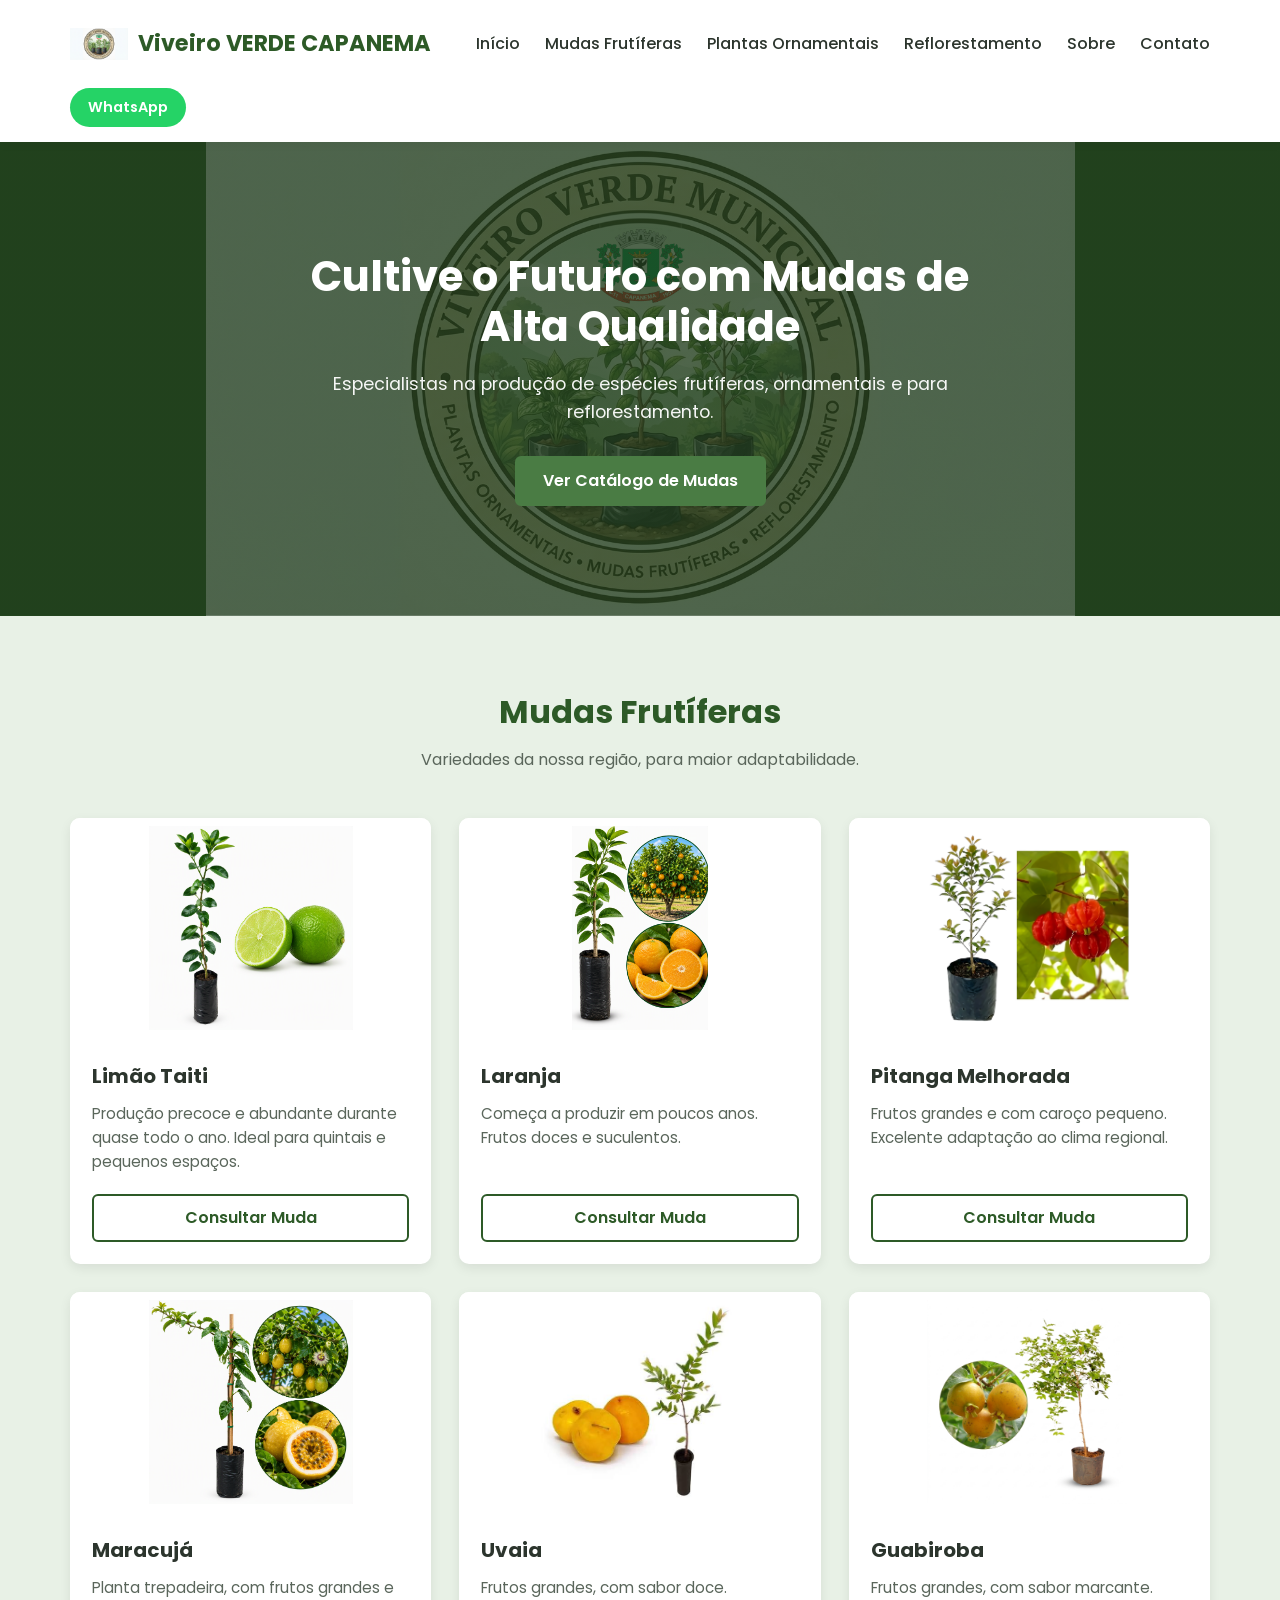
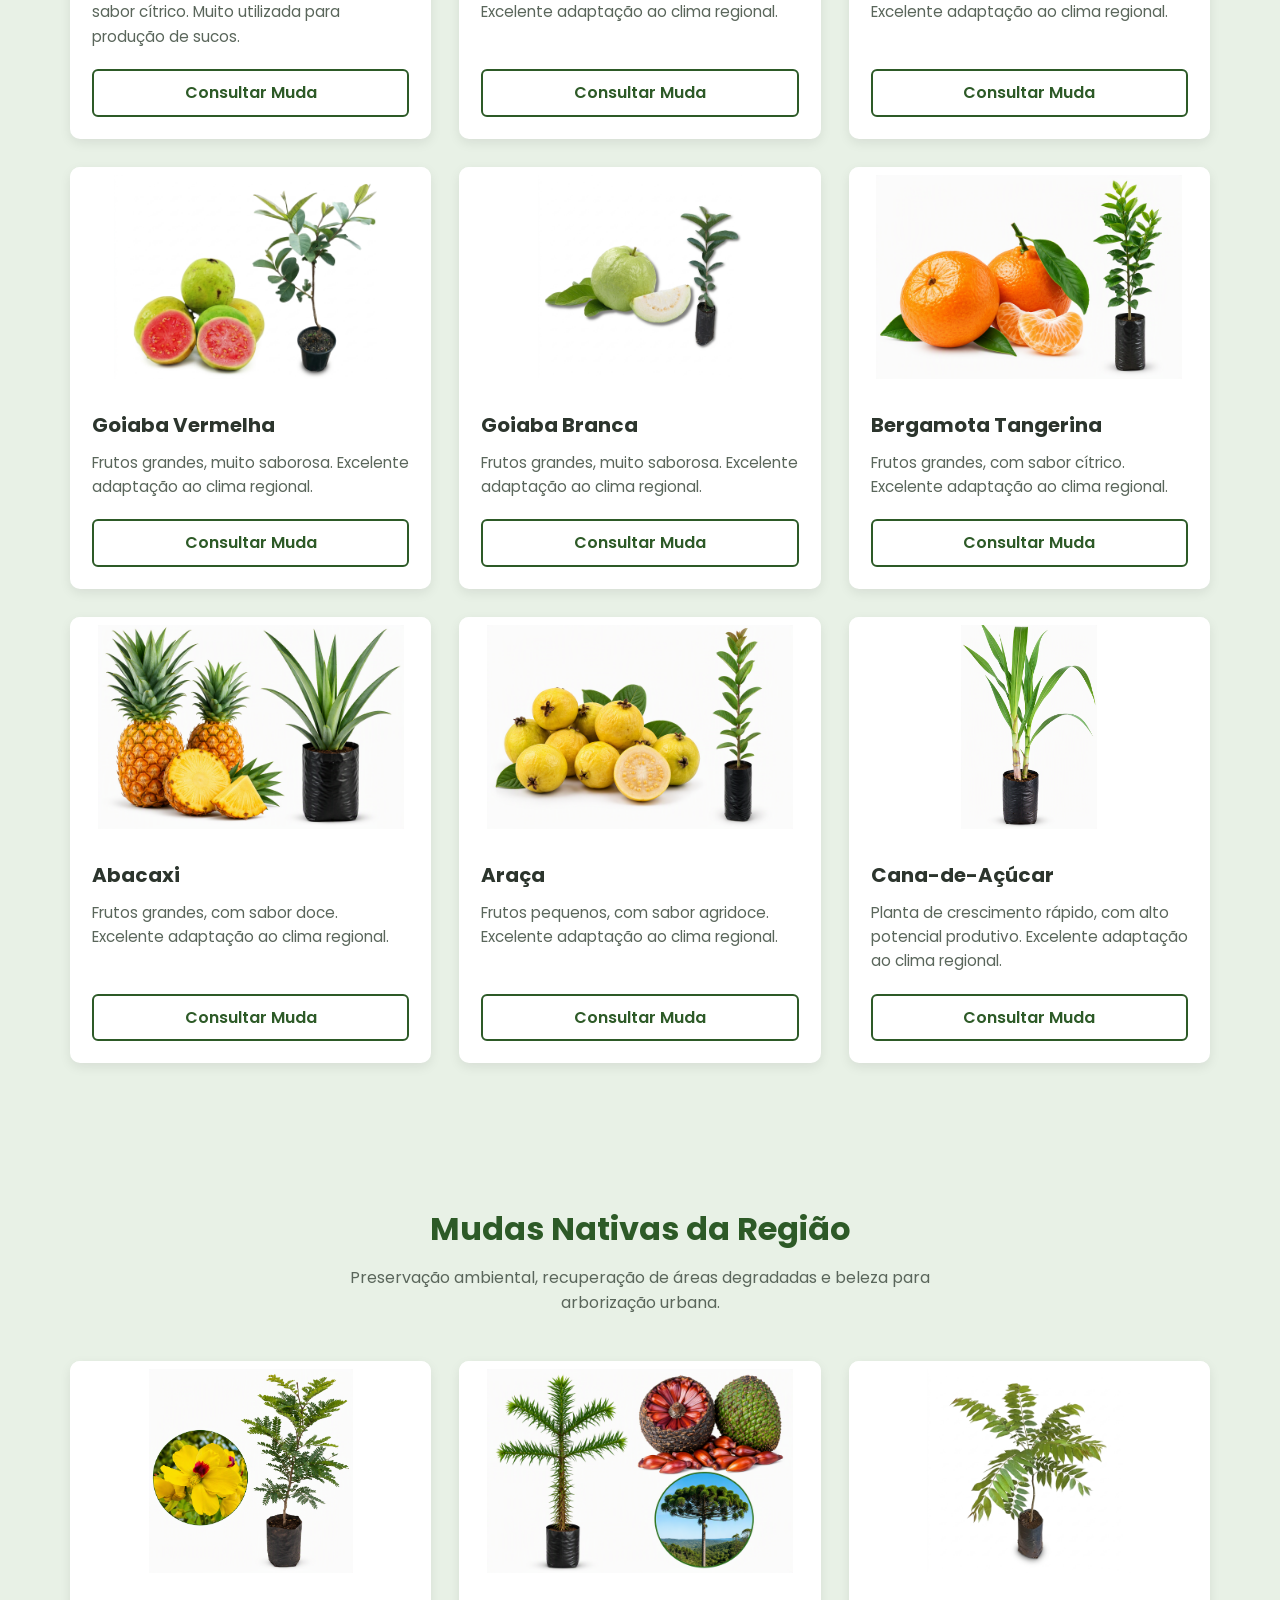
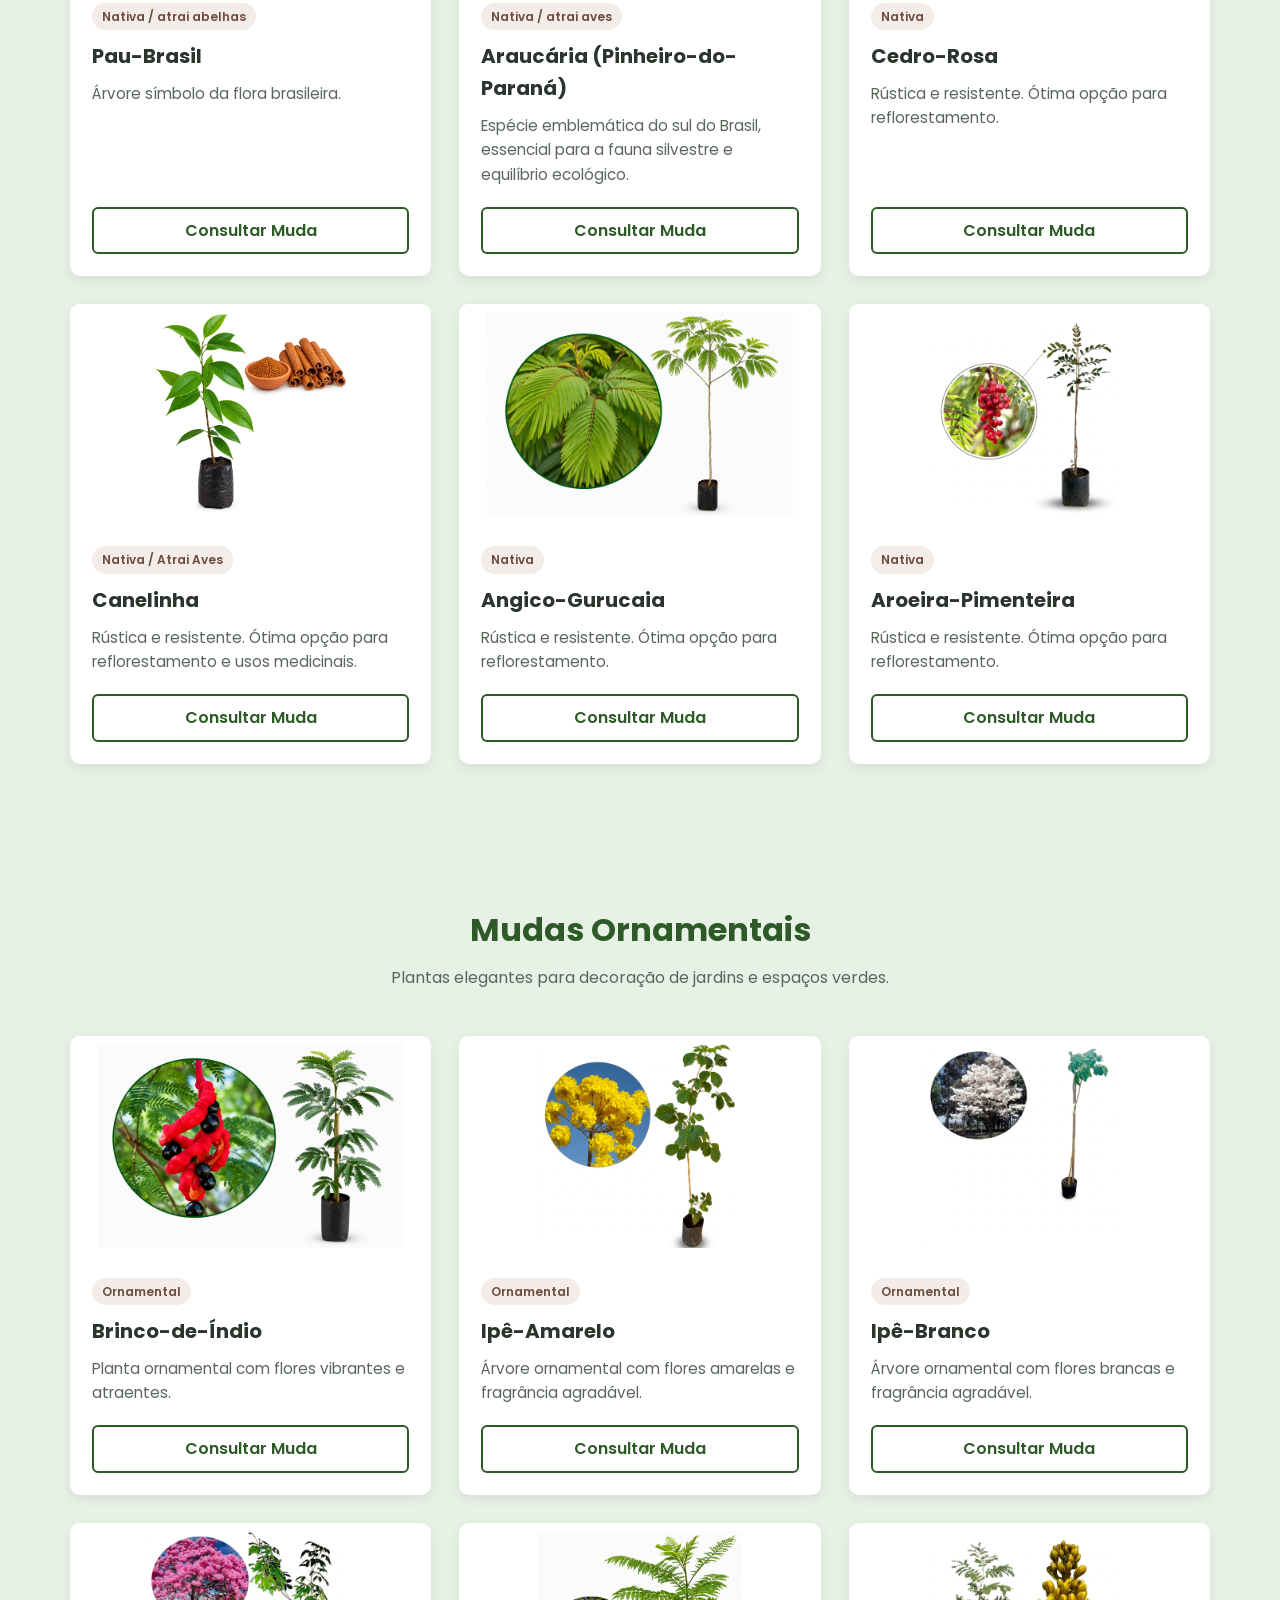
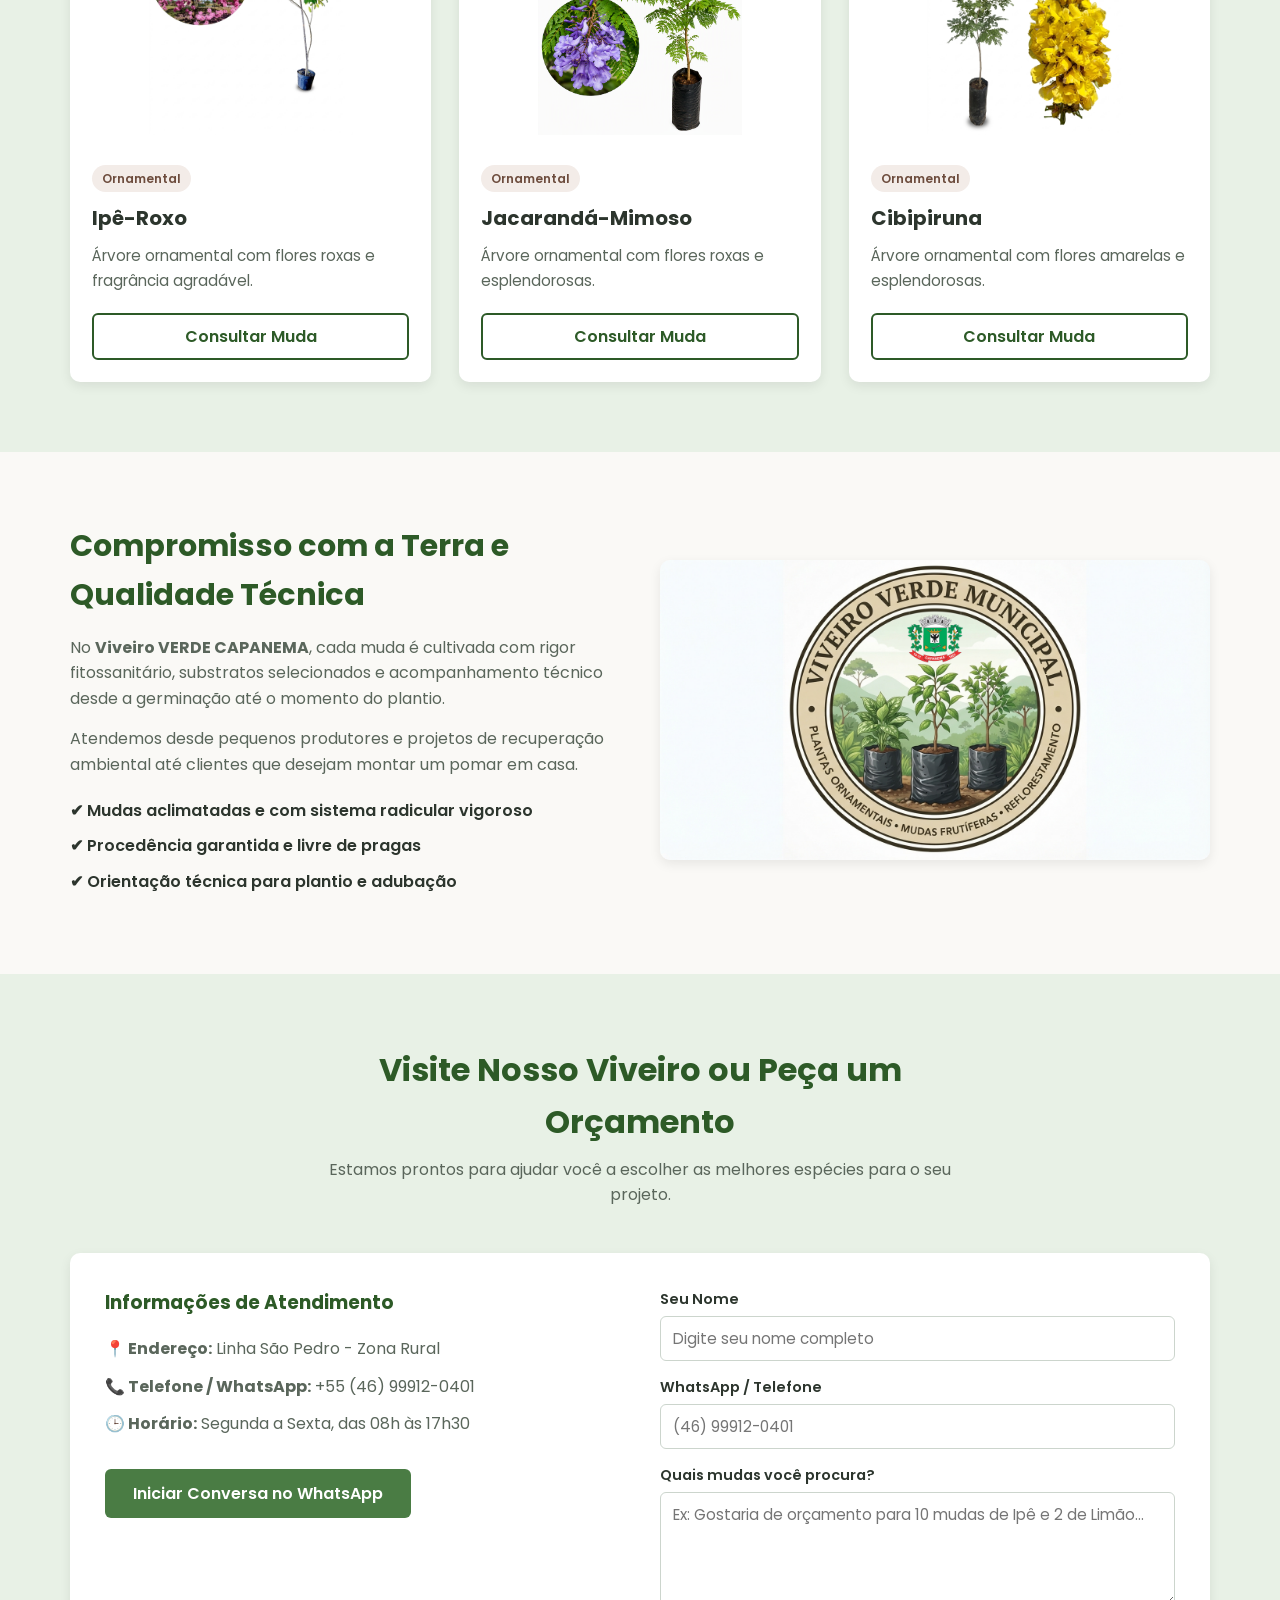
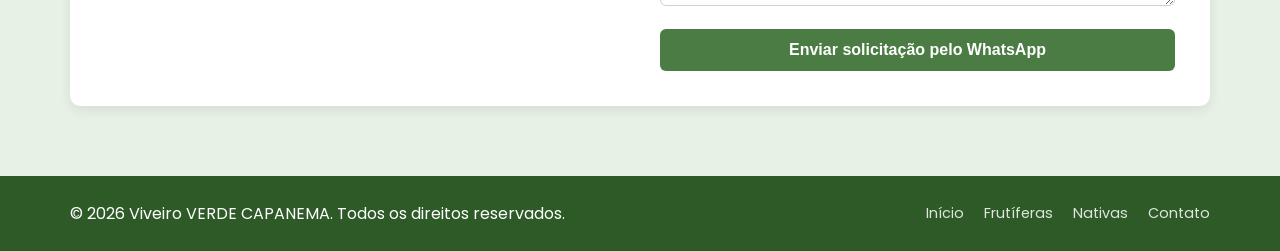
==== index.html @ fb31f622 "teste-12" ====
<!DOCTYPE html>
<html lang="pt-BR">
<head>
    <meta charset="UTF-8">
    <meta name="viewport" content="width=device-width, initial-scale=1.0">
    <title>Viveiro VERDE CAPANEMA - Plantas Ornamentais, Mudas frutíferas e Reflorestamento</title>
    <!-- Importação da fonte Poppins do Google Fonts -->
    <link rel="preconnect" href="https://fonts.googleapis.com">
    <link rel="preconnect" href="https://fonts.gstatic.com" crossorigin>
    <link href="https://fonts.googleapis.com/css2?family=Poppins:wght@300;400;600;700&display=swap" rel="stylesheet">
    <!-- Link para o arquivo CSS externo -->
    <link rel="stylesheet" href="style.css">
    <script>
        if ('scrollRestoration' in history) {
            history.scrollRestoration = 'manual';
        }

        window.addEventListener('pageshow', () => {
            if (!window.location.hash) {
                const html = document.documentElement;
                html.style.scrollBehavior = 'auto';
                window.scrollTo(0, 0);
                requestAnimationFrame(() => {
                    html.style.removeProperty('scroll-behavior');
                });
            }
        }, { once: true });
    </script>
</head>
<body>

    <!-- Cabeçalho (Header) -->
    <header class="header">
        <div class="container header-content">
            <a href="#inicio" class="logo">
                <img src="logo.jpeg/logo-viveiro-verde-municipal.jpeg" alt="Emblema circular do Viveiro Verde Municipal: três mudas em sacos de plantio aparecem diante de uma paisagem verde com árvores e montanhas, sob o brasão de Capanema. O aro traz os dizeres Viveiro Verde Municipal e Plantas Ornamentais • Mudas Frutíferas • Reflorestamento. A composição transmite cuidado com as plantas e esperança de renovação." class="logo-image">
                Viveiro VERDE CAPANEMA
            </a>
            <nav class="nav">
                <ul class="nav-list">
                    <li><a href="#inicio">Início</a></li>
                    <li><a href="#frutiferas">Mudas Frutíferas</a></li>
                    <li><a href="#ornamentais">Plantas Ornamentais</a></li>
                    <li><a href="#nativas">Reflorestamento</a></li>
                    <li><a href="#sobre">Sobre</a></li>
                    <li><a href="#contato">Contato</a></li>
                </ul>
            </nav>
            <a href="https://wa.me/5546999120401?text=Ol%C3%A1!%20Gostaria%20de%20saber%20mais%20sobre%20as%20mudas." target="_blank" rel="noopener noreferrer" class="btn-whatsapp">WhatsApp</a>
        </div>
    </header>

    <!-- Seção Principal (Hero Section) -->
    <section id="inicio" class="hero">
        <div class="container hero-content">
            <h1>Cultive o Futuro com Mudas de Alta Qualidade</h1>
            <p>Especialistas na produção de espécies frutíferas, ornamentais e para reflorestamento.</p>
            <a href="#frutiferas" class="btn-primary">Ver Catálogo de Mudas</a>
        </div>
    </section>

    <!-- Seção de Mudas Frutíferas -->
    <section id="frutiferas" class="section bg-alt">
        <div class="container">
            <div class="section-header">
                <h2>Mudas Frutíferas</h2>
                <p>Variedades da nossa região, para maior adaptabilidade.</p>
            </div>
            
            <div class="grid-cards">
                <!-- Card 1 -->
                <article class="card">
                    <a class="product-image-link" href="plantas.jpg/limao-thaiti.png" target="_blank" rel="noopener noreferrer">
                        <img src="plantas.jpg/limao-thaiti.png" alt="Muda de Limão Taiti">
                    </a>
                    <div class="card-body">
                        <h3>Limão Taiti</h3>
                        <p>Produção precoce e abundante durante quase todo o ano. Ideal para quintais e pequenos espaços.</p>
                        <a href="https://wa.me/5546984013590?text=Tenho%20interesse%20na%20muda%20de%20Lim%C3%A3o%20Taiti" target="_blank" rel="noopener noreferrer" class="btn-card">Consultar Muda</a>
                    </div>
                </article>

                <!-- Card 2 -->
                <article class="card">
                    <a class="product-image-link" href="plantas.jpg/laranja.png" target="_blank" rel="noopener noreferrer">
                        <img src="plantas.jpg/laranja.png" alt="Muda de Laranja">
                    </a>
                    <div class="card-body">
                        <h3>Laranja</h3>
                        <p>Começa a produzir em poucos anos. Frutos doces e suculentos.</p>
                        <a href="https://wa.me/5546999120401?text=Tenho%20interesse%20na%20muda%20de%20Laranja" target="_blank" rel="noopener noreferrer" class="btn-card">Consultar Muda</a>
                    </div>
                </article>

                <!-- Card 3 -->
                <article class="card">
                    <a class="product-image-link" href="plantas.jpg/pitanga-muda-melhorada.jpg" target="_blank" rel="noopener noreferrer">
                        <img src="plantas.jpg/pitanga-muda-melhorada.jpg" alt="Muda de Pitanga Melhorada">
                    </a>
                    <div class="card-body">
                        <h3>Pitanga Melhorada</h3>
                        <p>Frutos grandes e com caroço pequeno. Excelente adaptação ao clima regional.</p>
                        <a href="https://wa.me/5546984013590?text=Tenho%20interesse%20na%20muda%20de%20Pitanga%20Melhorada" target="_blank" rel="noopener noreferrer" class="btn-card">Consultar Muda</a>
                    </div>
                </article>
                 <!-- Card 4 -->
                <article class="card">
                    <a class="product-image-link" href="plantas.jpg/maracuja.png" target="_blank" rel="noopener noreferrer">
                        <img src="plantas.jpg/maracuja.png" alt="Muda de Maracujá">
                    </a>
                    <div class="card-body">
                        <h3>Maracujá</h3>
                        <p>Planta trepadeira, com frutos grandes e sabor cítrico. Muito utilizada para produção de sucos.</p>
                        <a href="https://wa.me/5546984013590?text=Tenho%20interesse%20na%20muda%20de%20Maracuj%C3%A1" target="_blank" rel="noopener noreferrer" class="btn-card">Consultar Muda</a>
                    </div>
                </article>
               <!-- Card 5 -->
                <article class="card">
                    <a class="product-image-link" href="plantas.jpg/Uvaia.jpeg" target="_blank" rel="noopener noreferrer">
                        <img src="plantas.jpg/Uvaia.jpeg" alt="Muda de Uvaia">
                    </a>
                    <div class="card-body">
                        <h3>Uvaia</h3>
                        <p>Frutos grandes, com sabor doce. Excelente adaptação ao clima regional.</p>
                        <a href="https://wa.me/5546984013590?text=Tenho%20interesse%20na%20muda%20de%20Uvaia" target="_blank" rel="noopener noreferrer" class="btn-card">Consultar Muda</a>
                    </div>
                </article>
                 <!-- Card 6 -->
                <article class="card">
                    <a class="product-image-link" href="plantas.jpg/guabiroba (2).jpeg" target="_blank" rel="noopener noreferrer">
                        <img src="plantas.jpg/guabiroba (2).jpeg" alt="Muda de Guabiroba">
                    </a>
                    <div class="card-body">
                        <h3>Guabiroba</h3>
                        <p>Frutos grandes, com sabor marcante. Excelente adaptação ao clima regional.</p>
                        <a href="https://wa.me/5546984013590?text=Tenho%20interesse%20na%20muda%20de%20Guabiroba" target="_blank" rel="noopener noreferrer" class="btn-card">Consultar Muda</a>
                    </div>
                </article>
                 <!-- Card 7 -->
                <article class="card">
                    <a class="product-image-link" href="plantas.jpg/goiaba-vermelha (2).jpeg" target="_blank" rel="noopener noreferrer">
                        <img src="plantas.jpg/goiaba-vermelha (2).jpeg" alt="Muda de Goiaba Vermelha">
                    </a>
                    <div class="card-body">
                        <h3>Goiaba Vermelha</h3>
                        <p>Frutos grandes, muito saborosa. Excelente adaptação ao clima regional.</p>
                        <a href="https://wa.me/5546984013590?text=Tenho%20interesse%20na%20muda%20de%20Goiaba%20Vermelha" target="_blank" rel="noopener noreferrer" class="btn-card">Consultar Muda</a>
                    </div>
                </article>
                <!-- Card 8 -->
                <article class="card">
                    <a class="product-image-link" href="plantas.jpg/goiaba-branca (2).jpeg" target="_blank" rel="noopener noreferrer">
                        <img src="plantas.jpg/goiaba-branca (2).jpeg" alt="Muda de Goiaba Branca">
                    </a>
                    <div class="card-body">
                        <h3>Goiaba Branca</h3>
                        <p>Frutos grandes, muito saborosa. Excelente adaptação ao clima regional.</p>
                        <a href="https://wa.me/5546984013590?text=Tenho%20interesse%20na%20muda%20de%20Goiaba%20Branca" target="_blank" rel="noopener noreferrer" class="btn-card">Consultar Muda</a>
                    </div>
                </article>
              <!-- Card 9 -->
                <article class="card">
                    <a class="product-image-link" href="plantas.jpg/bergamota-tangerina.png" target="_blank" rel="noopener noreferrer">
                        <img src="plantas.jpg/bergamota-tangerina.png" alt="Muda de Bergamota Tangerina">
                    </a>
                    <div class="card-body">
                        <h3>Bergamota Tangerina</h3>
                        <p>Frutos grandes, com sabor cítrico. Excelente adaptação ao clima regional.</p>
                        <a href="https://wa.me/5546984013590?text=Tenho%20interesse%20na%20muda%20de%20Bergamota%20Tangerina" target="_blank" rel="noopener noreferrer" class="btn-card">Consultar Muda</a>
                    </div>
                </article> 
               <!-- Card 10 -->
                <article class="card">
                    <a class="product-image-link" href="plantas.jpg/abacaxi.png" target="_blank" rel="noopener noreferrer">
                        <img src="plantas.jpg/abacaxi.png" alt="Muda de Abacaxi">
                    </a>
                    <div class="card-body">
                        <h3>Abacaxi</h3>
                        <p>Frutos grandes, com sabor doce. Excelente adaptação ao clima regional.</p>
                        <a href="https://wa.me/5546984013590?text=Tenho%20interesse%20na%20muda%20de%20Abacaxi" target="_blank" rel="noopener noreferrer" class="btn-card">Consultar Muda</a>
                    </div>
                </article>  
                
                 <!-- Card 11 -->
                <article class="card">
                    <a class="product-image-link" href="plantas.jpg/araca.png" target="_blank" rel="noopener noreferrer">
                        <img src="plantas.jpg/araca.png" alt="Muda de Araça">
                    </a>
                    <div class="card-body">
                        <h3>Araça</h3>
                        <p>Frutos pequenos, com sabor agridoce. Excelente adaptação ao clima regional.</p>
                        <a href="https://wa.me/5546999120401?text=Tenho%20interesse%20na%20muda%20de%20Araça" target="_blank" rel="noopener noreferrer" class="btn-card">Consultar Muda</a>
                    </div>
                </article>  

                <!-- Card 12 -->
                <article class="card">
                    <a class="product-image-link" href="plantas.jpg/cana-de-acucar.png" target="_blank" rel="noopener noreferrer">
                        <img src="plantas.jpg/cana-de-acucar.png" alt="Muda de Cana-de-Açúcar">
                    </a>
                    <div class="card-body">
                        <h3>Cana-de-Açúcar</h3>
                        <p>Planta de crescimento rápido, com alto potencial produtivo. Excelente adaptação ao clima regional.</p>
                        <a href="https://wa.me/5546999120401?text=Tenho%20interesse%20na%20muda%20de%20Cana-de-Açúcar" target="_blank" rel="noopener noreferrer" class="btn-card">Consultar Muda</a>
                    </div>
                </article>  

            </div>
        </div>
    </section>

    <!-- Seção de Mudas Nativas -->
    <section id="nativas" class="section bg-alt">
        <div class="container">
            <div class="section-header">
                <h2>Mudas Nativas da Região</h2>
                <p>Preservação ambiental, recuperação de áreas degradadas e beleza para arborização urbana.</p>
            </div>

            <div class="grid-cards">
                <!-- Card 1 -->
                <article class="card">
                    <a class="product-image-link" href="plantas.jpg/pau-brasil.png" target="_blank" rel="noopener noreferrer">
                        <img src="plantas.jpg/pau-brasil.png" alt="Muda de Pau-Brasil">
                    </a>
                    <div class="card-body">
                        <span class="badge badge-nativa">Nativa / atrai abelhas</span>
                        <h3>Pau-Brasil</h3>
                        <p>Árvore símbolo da flora brasileira.</p>
                        <a href="https://wa.me/5546984013590?text=Tenho%20interesse%20na%20muda%20de%20Pau-Brasil" target="_blank" rel="noopener noreferrer" class="btn-card">Consultar Muda</a>
                    </div>
                </article>

                <!-- Card 2 -->
                <article class="card">
                    <a class="product-image-link" href="plantas.jpg/araucaria.png" target="_blank" rel="noopener noreferrer">
                        <img src="plantas.jpg/araucaria.png" alt="Muda de Araucária">
                    </a>
                    <div class="card-body">
                        <span class="badge badge-nativa">Nativa / atrai aves</span>
                        <h3>Araucária (Pinheiro-do-Paraná)</h3>
                        <p>Espécie emblemática do sul do Brasil, essencial para a fauna silvestre e equilíbrio ecológico.</p>
                        <a href="https://wa.me/5546984013590?text=Tenho%20interesse%20na%20muda%20de%20Arauc%C3%A1ria" target="_blank" rel="noopener noreferrer" class="btn-card">Consultar Muda</a>
                    </div>
                </article>

                <!-- Card 3 -->
                <article class="card">
                    <a class="product-image-link" href="plantas.jpg/cedro-rosa (2).jpeg" target="_blank" rel="noopener noreferrer">
                        <img src="plantas.jpg/cedro-rosa (2).jpeg" alt="Muda de Cedro-Rosa">
                    </a>
                    <div class="card-body">
                        <span class="badge badge-nativa">Nativa</span>
                        <h3>Cedro-Rosa</h3>
                        <p>Rústica e resistente. Ótima opção para reflorestamento.</p>
                        <a href="https://wa.me/5546984013590?text=Tenho%20interesse%20na%20muda%20de%20Cedro-Rosa" target="_blank" rel="noopener noreferrer" class="btn-card">Consultar Muda</a>
                    </div>
                </article>

                <!-- Card 4 -->
                <article class="card">
                    <a class="product-image-link" href="plantas.jpg/canelinha.png" target="_blank" rel="noopener noreferrer">
                        <img src="plantas.jpg/canelinha.png" alt="Muda de Canelinha">
                    </a>
                    <div class="card-body">
                        <span class="badge badge-nativa">Nativa / Atrai Aves</span>
                        <h3>Canelinha</h3>
                        <p>Rústica e resistente. Ótima opção para reflorestamento e usos medicinais.</p>
                        <a href="https://wa.me/5546984013590?text=Tenho%20interesse%20na%20muda%20de%20Canelinha" target="_blank" rel="noopener noreferrer" class="btn-card">Consultar Muda</a>
                    </div>
                </article>

              <!-- Card 5 -->
                <article class="card">
                    <a class="product-image-link" href="plantas.jpg/angico-gurucaia.png" target="_blank" rel="noopener noreferrer">
                        <img src="plantas.jpg/angico-gurucaia.png" alt="Muda de Angico-Gurucaia">
                    </a>
                    <div class="card-body">
                        <span class="badge badge-nativa">Nativa</span>
                        <h3>Angico-Gurucaia</h3>
                        <p>Rústica e resistente. Ótima opção para reflorestamento.</p>
                        <a href="https://wa.me/5546984013590?text=Tenho%20interesse%20na%20muda%20de%20Angico-Gurucaia" target="_blank" rel="noopener noreferrer" class="btn-card">Consultar Muda</a>
                    </div>
                </article>  

                <!-- Card 6 -->
                <article class="card">
                    <a class="product-image-link" href="plantas.jpg/aroeira-pimenteira (2).jpeg" target="_blank" rel="noopener noreferrer">
                        <img src="plantas.jpg/aroeira-pimenteira (2).jpeg" alt="Muda de Aroeira-Pimenteira">
                    </a>
                    <div class="card-body">
                        <span class="badge badge-nativa">Nativa</span>
                        <h3>Aroeira-Pimenteira</h3>
                        <p>Rústica e resistente. Ótima opção para reflorestamento.</p>
                        <a href="https://wa.me/5546984013590?text=Tenho%20interesse%20na%20muda%20de%20Aroeira-Pimenteira" target="_blank" rel="noopener noreferrer" class="btn-card">Consultar Muda</a>
                    </div>
                </article> 

            </div>
        </div>
    </section>

    <!-- Seção de Mudas Ornamentais -->
    <section id="ornamentais" class="section bg-alt">
        <div class="container">
            <div class="section-header">
                <h2>Mudas Ornamentais</h2>
                <p>Plantas elegantes para decoração de jardins e espaços verdes.</p>
            </div>

            <div class="grid-cards">
                <!-- Card 1 -->
                <article class="card">
                    <a class="product-image-link" href="plantas.jpg/brinco-de-indio.png" target="_blank" rel="noopener noreferrer">
                        <img src="plantas.jpg/brinco-de-indio.png" alt="Muda de Brinco-de-Índio">
                    </a>
                    <div class="card-body">
                        <span class="badge badge-nativa">Ornamental</span>
                        <h3>Brinco-de-Índio</h3>
                        <p>Planta ornamental com flores vibrantes e atraentes.</p>
                        <a href="https://wa.me/5546984013590?text=Tenho%20interesse%20na%20muda%20de%20Brinco-de-Índio" target="_blank" rel="noopener noreferrer" class="btn-card">Consultar Muda</a>
                    </div>
                </article>

               <!-- Card 2 -->
                <article class="card">
                    <a class="product-image-link" href="plantas.jpg/ipe-amarelo (2).jpeg" target="_blank" rel="noopener noreferrer">
                        <img src="plantas.jpg/ipe-amarelo (2).jpeg" alt="Muda de Ipê-Amarelo">
                    </a>
                    <div class="card-body">
                        <span class="badge badge-nativa">Ornamental</span>
                        <h3>Ipê-Amarelo</h3>
                        <p>Árvore ornamental com flores amarelas e fragrância agradável.</p>
                        <a href="https://wa.me/5546984013590?text=Tenho%20interesse%20na%20muda%20de%20Ip%C3%AA-Amarelo" target="_blank" rel="noopener noreferrer" class="btn-card">Consultar Muda</a>
                    </div>
                </article> 

                <!-- Card 3 -->
                <article class="card">
                    <a class="product-image-link" href="plantas.jpg/ipe-branco (2).jpeg" target="_blank" rel="noopener noreferrer">
                        <img src="plantas.jpg/ipe-branco (2).jpeg" alt="Muda de Ipê-Branco">
                    </a>
                    <div class="card-body">
                        <span class="badge badge-nativa">Ornamental</span>
                        <h3>Ipê-Branco</h3>
                        <p>Árvore ornamental com flores brancas e fragrância agradável.</p>
                        <a href="https://wa.me/5546984013590?text=Tenho%20interesse%20na%20muda%20de%20Ip%C3%AA-Branco" target="_blank" rel="noopener noreferrer" class="btn-card">Consultar Muda</a>
                    </div>
                </article> 

                <!-- Card 4 -->
                <article class="card">
                    <a class="product-image-link" href="plantas.jpg/ipe-roxo (2).jpeg" target="_blank" rel="noopener noreferrer">
                        <img src="plantas.jpg/ipe-roxo (2).jpeg" alt="Muda de Ipê-Roxo">
                    </a>
                    <div class="card-body">
                        <span class="badge badge-nativa">Ornamental</span>
                        <h3>Ipê-Roxo</h3>
                        <p>Árvore ornamental com flores roxas e fragrância agradável.</p>
                        <a href="https://wa.me/5546984013590?text=Tenho%20interesse%20na%20muda%20de%20Ip%C3%AA-Roxo" target="_blank" rel="noopener noreferrer" class="btn-card">Consultar Muda</a>
                    </div>
                </article> 

                <!-- Card 5 -->
                <article class="card">
                    <a class="product-image-link" href="plantas.jpg/jacaranda-mimoso.png" target="_blank" rel="noopener noreferrer">
                        <img src="plantas.jpg/jacaranda-mimoso.png" alt="Muda de Jacarandá-Mimoso">
                    </a>
                    <div class="card-body">
                        <span class="badge badge-nativa">Ornamental</span>
                        <h3>Jacarandá-Mimoso</h3>
                        <p>Árvore ornamental com flores roxas e esplendorosas.</p>
                        <a href="https://wa.me/5546984013590?text=Tenho%20interesse%20na%20muda%20de%20Jacarand%C3%A1-Mimoso" target="_blank" rel="noopener noreferrer" class="btn-card">Consultar Muda</a>
                    </div>
                </article> 

                 <!-- Card 6 -->
                <article class="card">
                    <a class="product-image-link" href="plantas.jpg/cibipiruna (2).jpeg" target="_blank" rel="noopener noreferrer">
                        <img src="plantas.jpg/cibipiruna (2).jpeg" alt="Muda de Cibipiruna">
                    </a>
                    <div class="card-body">
                        <span class="badge badge-nativa">Ornamental</span>
                        <h3>Cibipiruna</h3>
                        <p>Árvore ornamental com flores amarelas e esplendorosas.</p>
                        <a href="https://wa.me/5546984013590?text=Tenho%20interesse%20na%20muda%20de%20Cibipiruna" target="_blank" rel="noopener noreferrer" class="btn-card">Consultar Muda</a>
                    </div>
                </article> 

            </div>
        </div>
    </section>

    <!-- Seção Sobre Nós -->
    <section id="sobre" class="section">
        <div class="container sobre-grid">
            <div class="sobre-texto">
                <h2>Compromisso com a Terra e Qualidade Técnica</h2>
                <p>No <strong>Viveiro VERDE CAPANEMA</strong>, cada muda é cultivada com rigor fitossanitário, substratos selecionados e acompanhamento técnico desde a germinação até o momento do plantio.</p>
                <p>Atendemos desde pequenos produtores e projetos de recuperação ambiental até clientes que desejam montar um pomar em casa.</p>
                <ul class="diferenciais-list">
                    <li>✔ Mudas aclimatadas e com sistema radicular vigoroso</li>
                    <li>✔ Procedência garantida e livre de pragas</li>
                    <li>✔ Orientação técnica para plantio e adubação</li>
                </ul>
            </div>
            <div class="sobre-imagem">
                <img src="logo.jpeg/logo-viveiro-verde-municipal.jpeg" alt="Logotipo do Viveiro Verde Municipal">
            </div>
        </div>
    </section>

    <!-- Seção de Contato -->
    <section id="contato" class="section bg-alt">
        <div class="container">
            <div class="section-header">
                <h2>Visite Nosso Viveiro ou Peça um Orçamento</h2>
                <p>Estamos prontos para ajudar você a escolher as melhores espécies para o seu projeto.</p>
            </div>

            <div class="contato-grid">
                <div class="contato-info">
                    <h3>Informações de Atendimento</h3>
                    <p><strong>📍 Endereço:</strong> Linha São Pedro - Zona Rural</p>
                    <p><strong>📞 Telefone / WhatsApp:</strong> +55 (46) 99912-0401</p>
                    <p><strong>🕒 Horário:</strong> Segunda a Sexta, das 08h às 17h30</p>
                    <a href="https://wa.me/5546999120401" target="_blank" rel="noopener noreferrer" class="btn-primary mt-2">Iniciar Conversa no WhatsApp</a>
                </div>

                <form class="contato-form">
                    <div class="form-group">
                        <label for="nome">Seu Nome</label>
                        <input type="text" id="nome" name="nome" placeholder="Digite seu nome completo" required>
                    </div>
                    <div class="form-group">
                        <label for="telefone">WhatsApp / Telefone</label>
                        <input type="tel" id="telefone" name="telefone" placeholder="(46) 99912-0401" autocomplete="tel" required>
                    </div>
                    <div class="form-group">
                        <label for="mensagem">Quais mudas você procura?</label>
                        <textarea id="mensagem" name="mensagem" rows="4" placeholder="Ex: Gostaria de orçamento para 10 mudas de Ipê e 2 de Limão..." required></textarea>
                    </div>
                    <button type="submit" class="btn-primary btn-block">Enviar solicitação pelo WhatsApp</button>
                </form>
            </div>
        </div>
    </section>

    <!-- Rodapé (Footer) -->
    <footer class="footer">
        <div class="container footer-content">
            <p>&copy; 2026 Viveiro VERDE CAPANEMA. Todos os direitos reservados.</p>
            <div class="footer-links">
                <a href="#inicio">Início</a>
                <a href="#frutiferas">Frutíferas</a>
                <a href="#nativas">Nativas</a>
                <a href="#contato">Contato</a>
            </div>
        </div>
    </footer>

    <script>
        const contactForm = document.querySelector('.contato-form');

        contactForm.addEventListener('submit', (event) => {
            event.preventDefault();

            const formData = new FormData(contactForm);
            const message = [
                'Olá! Gostaria de solicitar um orçamento.',
                `Nome: ${formData.get('nome')}`,
                `WhatsApp / Telefone: ${formData.get('telefone')}`,
                `Mudas procuradas: ${formData.get('mensagem')}`
            ].join('\n');

            const whatsappUrl = `https://wa.me/5546999120401?text=${encodeURIComponent(message)}`;
            window.open(whatsappUrl, '_blank', 'noopener,noreferrer');
        });
    </script>
</body>
</html>
---- style.css ----
/* Reset básico e variáveis de cores */
:root {
    --verde-floresta: #2d5a27;
    --verde-oliva: #4a7c44;
    --verde-claro: #e8f1e6;
    --marrom-terra: #6d4c3d;
    --fundo-claro: #faf9f6;
    --branco: #ffffff;
    --texto-escuro: #2c352d;
    --texto-suave: #5a665b;
    --sombra: 0 4px 12px rgba(0, 0, 0, 0.08);
}

* {
    margin: 0;
    padding: 0;
    box-sizing: border-box;
}

html {
    scroll-behavior: smooth;
    scroll-padding-top: 100px;
}

body {
    font-family: 'Poppins', sans-serif;
    background-color: var(--fundo-claro);
    color: var(--texto-escuro);
    line-height: 1.6;
}

.container {
    width: 90%;
    max-width: 1140px;
    margin: 0 auto;
}

/* Cabeçalho */
.header {
    background-color: var(--branco);
    box-shadow: 0 2px 10px rgba(0, 0, 0, 0.05);
    position: sticky;
    top: 0;
    z-index: 1000;
    padding: 15px 0;
}

.header-content {
    display: flex;
    justify-content: space-between;
    align-items: center;
    flex-wrap: wrap;
    gap: 15px;
}

.logo {
    font-size: 1.4rem;
    font-weight: 700;
    color: var(--verde-floresta);
    text-decoration: none;
    display: flex;
    align-items: center;
    gap: 10px;
}

.logo img {
    width: 58px;
    height: 58px;
    object-fit: contain;
}

.nav-list {
    display: flex;
    list-style: none;
    gap: 25px;
}

.nav-list a {
    text-decoration: none;
    color: var(--texto-escuro);
    font-weight: 500;
    transition: color 0.3s;
}

.nav-list a:hover {
    color: var(--verde-floresta);
}

.nav-list a:focus-visible,
.btn-whatsapp:focus-visible,
.btn-primary:focus-visible,
.btn-card:focus-visible,
.footer-links a:focus-visible {
    outline: 3px solid rgba(74, 124, 68, 0.35);
    outline-offset: 3px;
}

.btn-whatsapp {
    background-color: #25d366;
    color: var(--branco);
    padding: 8px 18px;
    border-radius: 25px;
    text-decoration: none;
    font-weight: 600;
    font-size: 0.9rem;
    transition: background-color 0.3s;
}

.btn-whatsapp:hover {
    background-color: #1ebe5d;
}

/* Seção Principal (Hero) */
.hero {
    background-color: #2d5a27;
    background-image: linear-gradient(rgba(30, 58, 26, 0.78), rgba(30, 58, 26, 0.78)),
                      url('logo.jpeg/logo-viveiro-verde-municipal.jpeg');
    background-position: center, center;
    background-size: cover, contain;
    background-repeat: no-repeat;
    color: var(--branco);
    text-align: center;
    padding: 110px 20px;
}

.hero-content {
    max-width: 750px;
}

.hero h1 {
    font-size: 2.6rem;
    margin-bottom: 18px;
    line-height: 1.2;
}

.hero p {
    font-size: 1.1rem;
    margin-bottom: 30px;
    opacity: 0.95;
}

/* Botões Gerais */
.btn-primary {
    display: inline-block;
    background-color: var(--verde-oliva);
    color: var(--branco);
    padding: 12px 28px;
    border-radius: 6px;
    text-decoration: none;
    font-weight: 600;
    border: none;
    cursor: pointer;
    transition: background-color 0.3s;
}

.btn-primary:hover {
    background-color: var(--verde-floresta);
}

.btn-block {
    width: 100%;
    font-size: 1rem;
}

.mt-2 {
    margin-top: 20px;
}

/* Seções e Títulos */
.section {
    padding: 70px 0;
}

.bg-alt {
    background-color: var(--verde-claro);
}

.section-header {
    text-align: center;
    max-width: 650px;
    margin: 0 auto 45px auto;
}

.section-header h2 {
    font-size: 2rem;
    color: var(--verde-floresta);
    margin-bottom: 10px;
}

.section-header p {
    color: var(--texto-suave);
}

/* Grid de Cards (Catálogo) */
.grid-cards {
    display: grid;
    grid-template-columns: repeat(auto-fit, minmax(min(100%, 300px), 1fr));
    gap: 28px;
}

.card {
    background-color: var(--branco);
    border-radius: 10px;
    overflow: hidden;
    box-shadow: var(--sombra);
    display: flex;
    flex-direction: column;
    transition: transform 0.3s;
}

.card:hover {
    transform: translateY(-5px);
}

.product-image-link {
    display: block;
    cursor: zoom-in;
}

.card img {
    display: block;
    width: 100%;
    height: 220px;
    object-fit: contain;
    object-position: center;
    background-color: var(--branco);
    padding: 8px;
}

.card-body {
    padding: 22px;
    display: flex;
    flex-direction: column;
    flex-grow: 1;
}

.badge {
    align-self: flex-start;
    background-color: #e6f4ea;
    color: var(--verde-floresta);
    font-size: 0.75rem;
    font-weight: 600;
    padding: 4px 10px;
    border-radius: 20px;
    margin-bottom: 10px;
}

.badge-nativa {
    background-color: #f3ece8;
    color: var(--marrom-terra);
}

.card-body h3 {
    font-size: 1.25rem;
    margin-bottom: 10px;
    color: var(--texto-escuro);
}

.card-body p {
    font-size: 0.95rem;
    color: var(--texto-suave);
    margin-bottom: 20px;
    flex-grow: 1;
}

.btn-card {
    display: block;
    text-align: center;
    background-color: transparent;
    color: var(--verde-floresta);
    border: 2px solid var(--verde-floresta);
    padding: 9px 15px;
    border-radius: 6px;
    text-decoration: none;
    font-weight: 600;
    transition: all 0.3s;
}

.btn-card:hover {
    background-color: var(--verde-floresta);
    color: var(--branco);
}

/* Seção Sobre */
.sobre-grid {
    display: grid;
    grid-template-columns: 1fr 1fr;
    gap: 40px;
    align-items: center;
}

.sobre-texto h2 {
    font-size: 1.9rem;
    color: var(--verde-floresta);
    margin-bottom: 15px;
}

.sobre-texto p {
    margin-bottom: 15px;
    color: var(--texto-suave);
}

.diferenciais-list {
    list-style: none;
    margin-top: 20px;
}

.diferenciais-list li {
    margin-bottom: 10px;
    font-weight: 600;
    color: var(--texto-escuro);
}

.sobre-imagem img {
    width: 100%;
    border-radius: 10px;
    box-shadow: var(--sombra);
}

/* Seção de Contato */
.contato-grid {
    display: grid;
    grid-template-columns: 1fr 1fr;
    gap: 40px;
    background-color: var(--branco);
    padding: 35px;
    border-radius: 10px;
    box-shadow: var(--sombra);
}

.contato-info h3 {
    color: var(--verde-floresta);
    margin-bottom: 18px;
}

.contato-info p {
    margin-bottom: 12px;
    color: var(--texto-suave);
}

.form-group {
    margin-bottom: 15px;
}

.form-group label {
    display: block;
    font-weight: 600;
    margin-bottom: 5px;
    font-size: 0.9rem;
}

.form-group input,
.form-group textarea {
    width: 100%;
    padding: 10px 12px;
    border: 1px solid #ccd5cd;
    border-radius: 6px;
    font-family: inherit;
    font-size: 0.95rem;
}

.form-group input:focus,
.form-group textarea:focus {
    outline: none;
    border-color: var(--verde-floresta);
    box-shadow: 0 0 0 3px rgba(45, 90, 39, 0.12);
}

/* Rodapé */
.footer {
    background-color: var(--verde-floresta);
    color: var(--branco);
    padding: 25px 0;
}

.footer-content {
    display: flex;
    justify-content: space-between;
    align-items: center;
    flex-wrap: wrap;
    gap: 15px;
}

.footer-links {
    display: flex;
    gap: 20px;
}

.footer-links a {
    color: var(--branco);
    text-decoration: none;
    font-size: 0.9rem;
    opacity: 0.85;
}

.footer-links a:hover {
    opacity: 1;
}

/* Responsividade para Celulares e Tablets */
@media (max-width: 768px) {
    .header-content {
        display: grid;
        grid-template-columns: minmax(0, 1fr) auto;
        align-items: center;
        gap: 12px;
    }

    .logo {
        grid-column: 1;
        grid-row: 1;
        justify-content: flex-start;
        min-width: 0;
        font-size: 1rem;
    }

    .logo img {
        width: 48px;
        height: 48px;
    }

    .nav {
        grid-column: 1 / -1;
        grid-row: 2;
    }

    .nav-list {
        gap: 15px;
        flex-wrap: wrap;
        justify-content: center;
    }

    .btn-whatsapp {
        grid-column: 2;
        grid-row: 1;
        justify-self: end;
        padding: 8px 14px;
        white-space: nowrap;
    }

    .hero h1 {
        font-size: 2rem;
    }

    .sobre-grid,
    .contato-grid {
        grid-template-columns: 1fr;
    }

    .footer-content {
        flex-direction: column;
        text-align: center;
    }
}

@media (max-width: 480px) {
    .container {
        width: 92%;
    }

    .nav-list {
        gap: 8px 12px;
        font-size: 0.82rem;
    }

    .logo {
        font-size: 0.86rem;
    }

    .hero {
        padding: 80px 16px;
    }

    .section {
        padding: 55px 0;
    }

    .contato-grid {
        padding: 22px 18px;
    }
}
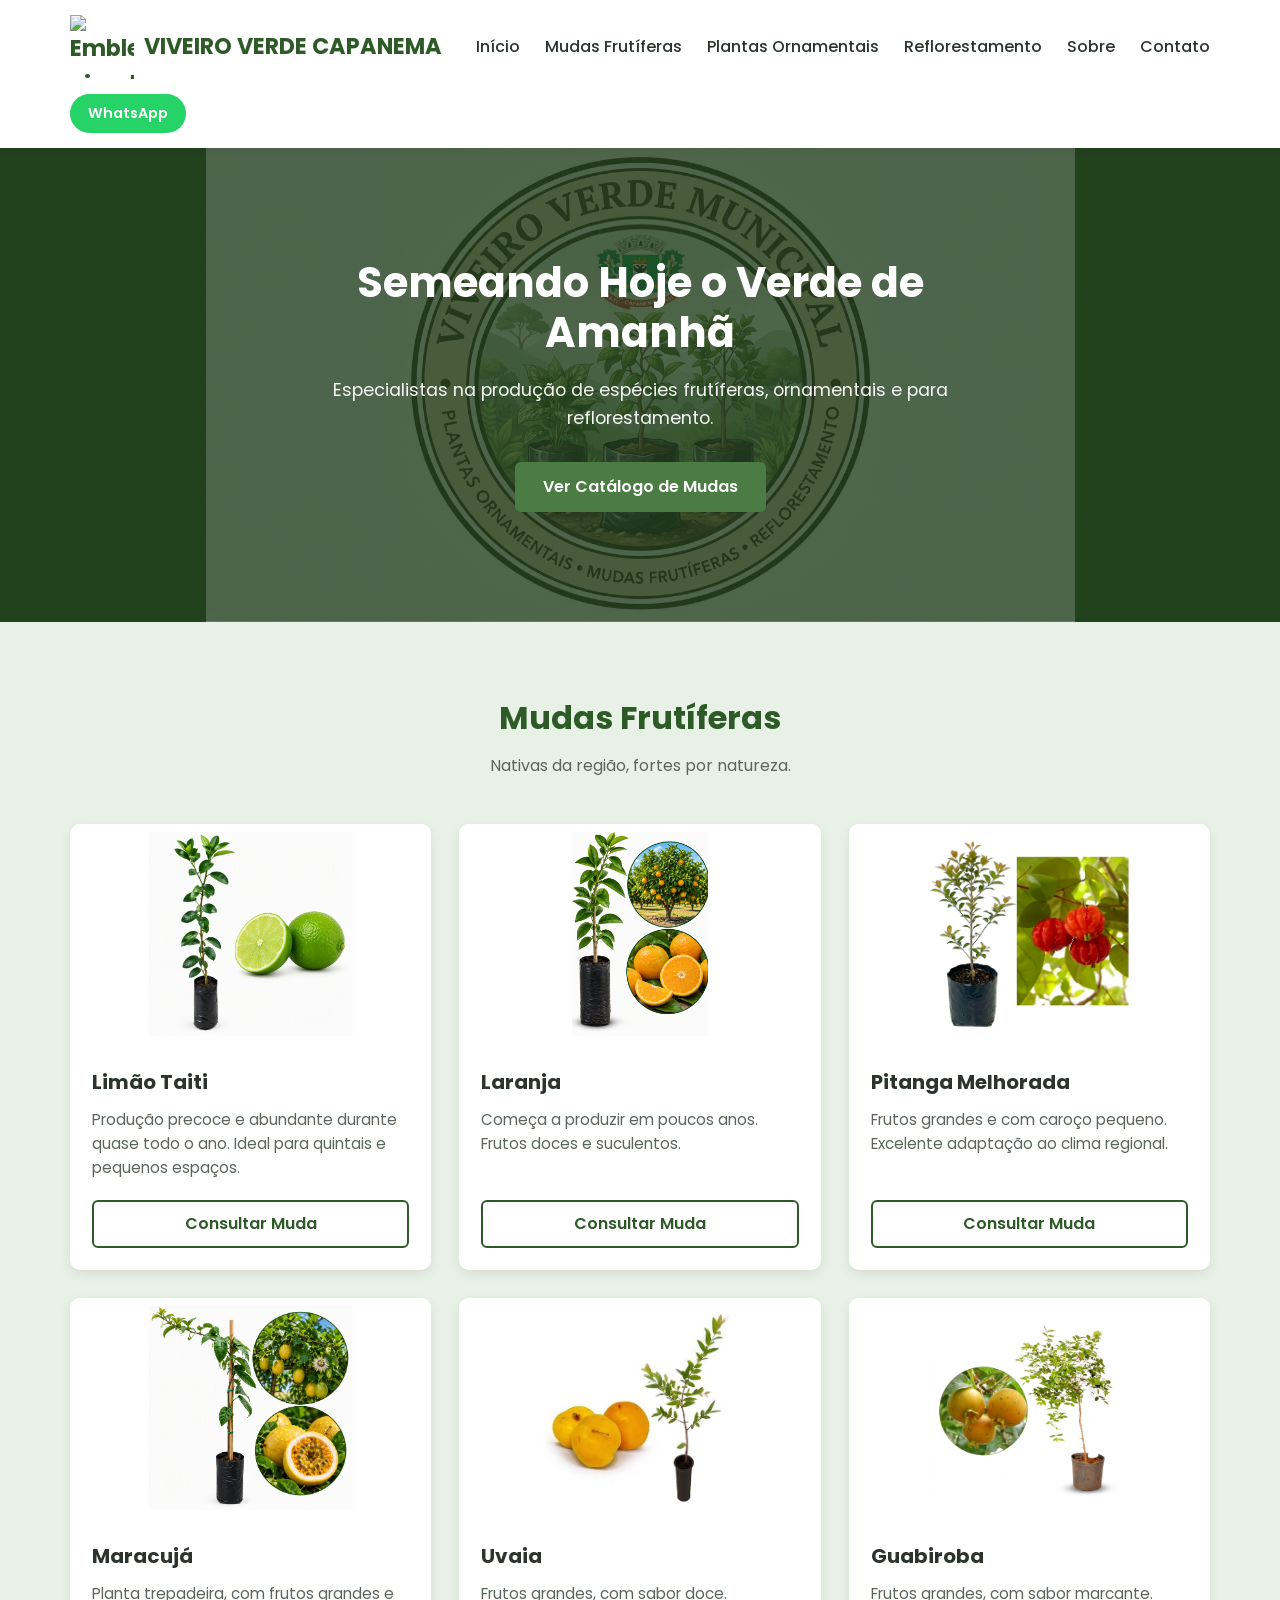
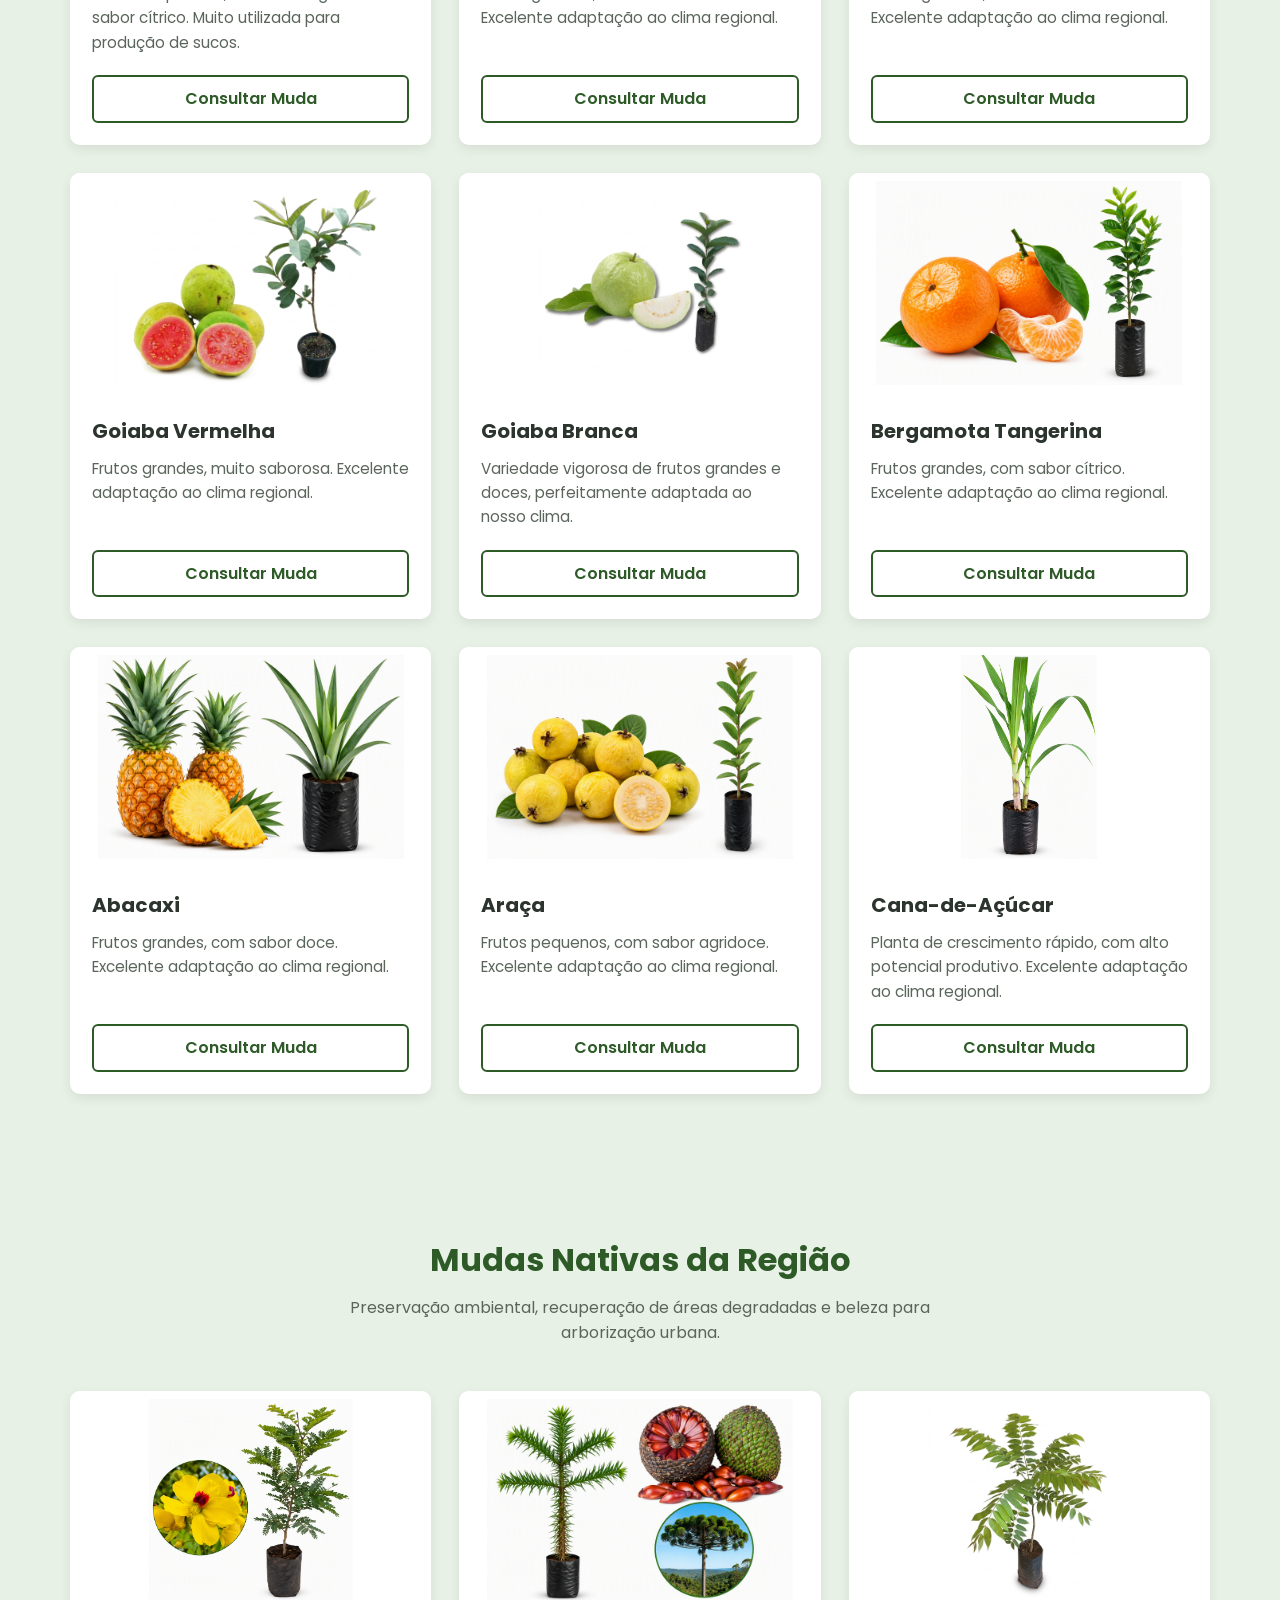
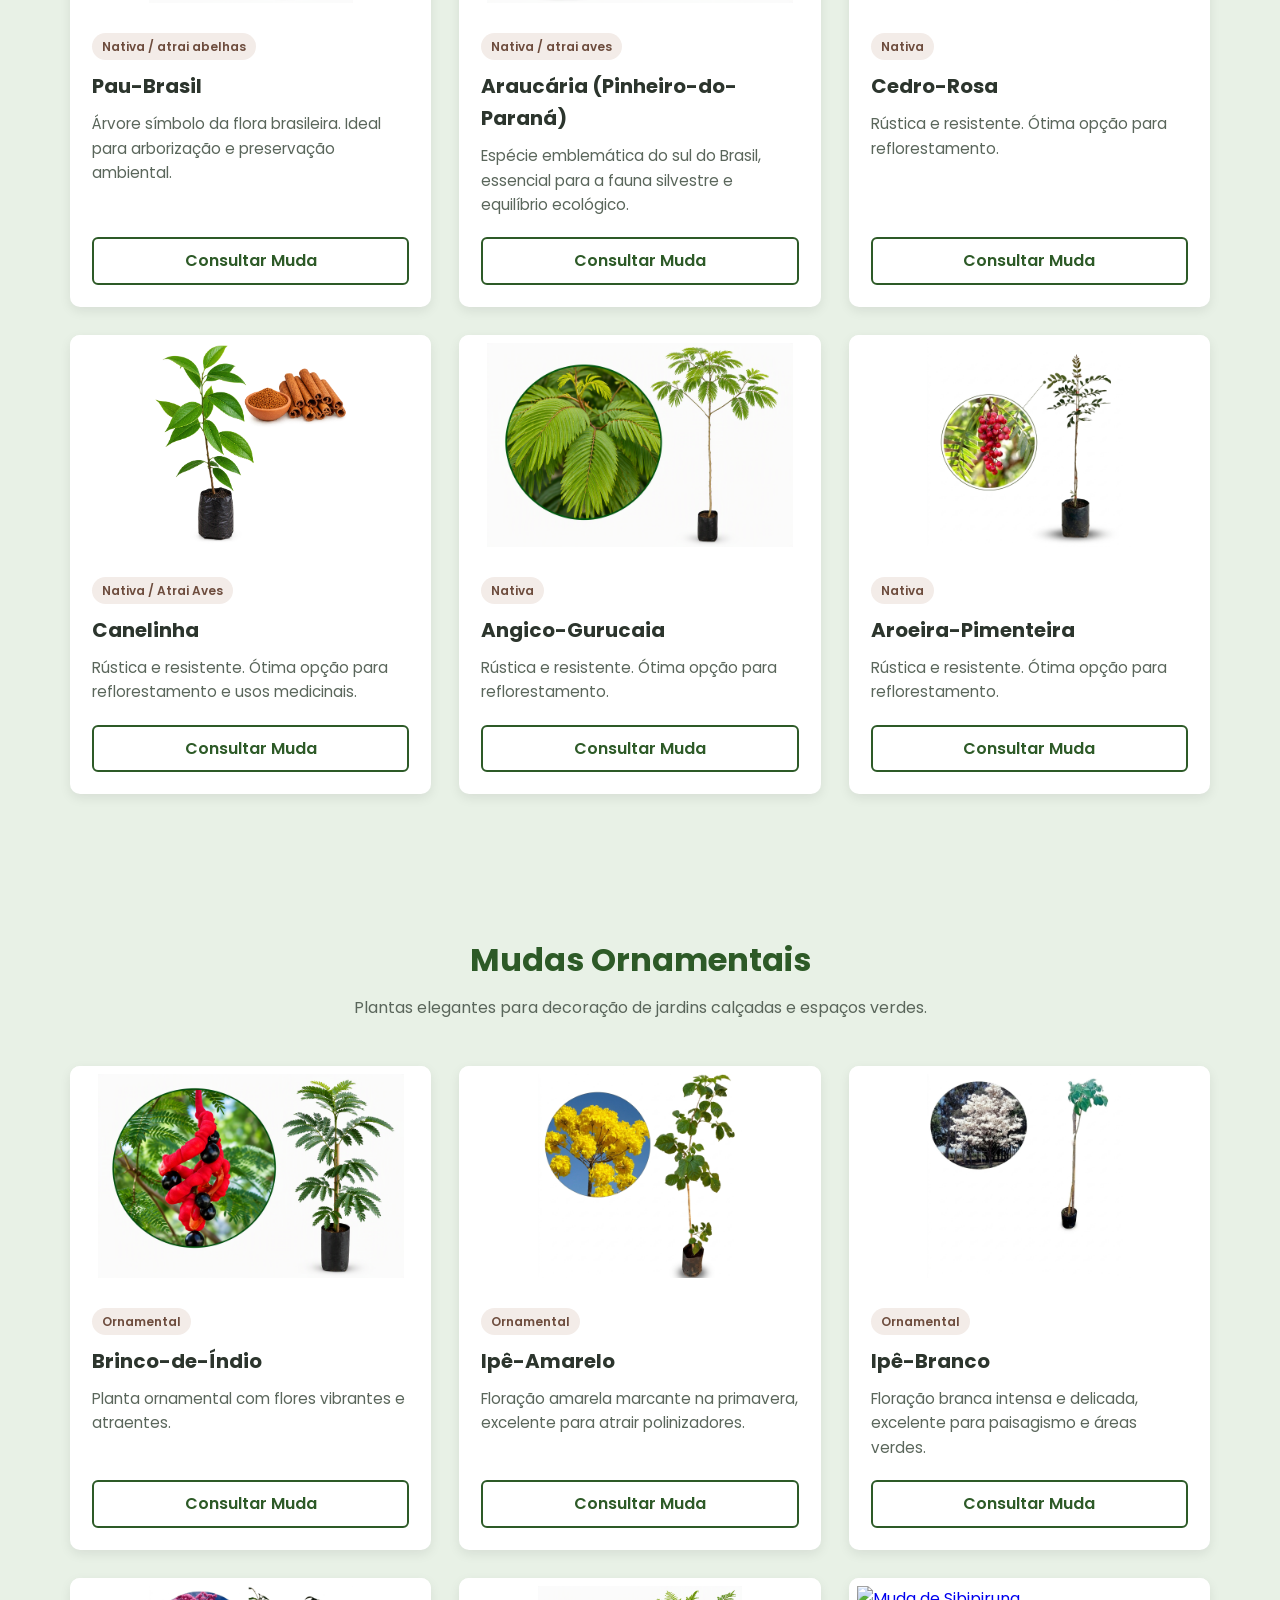
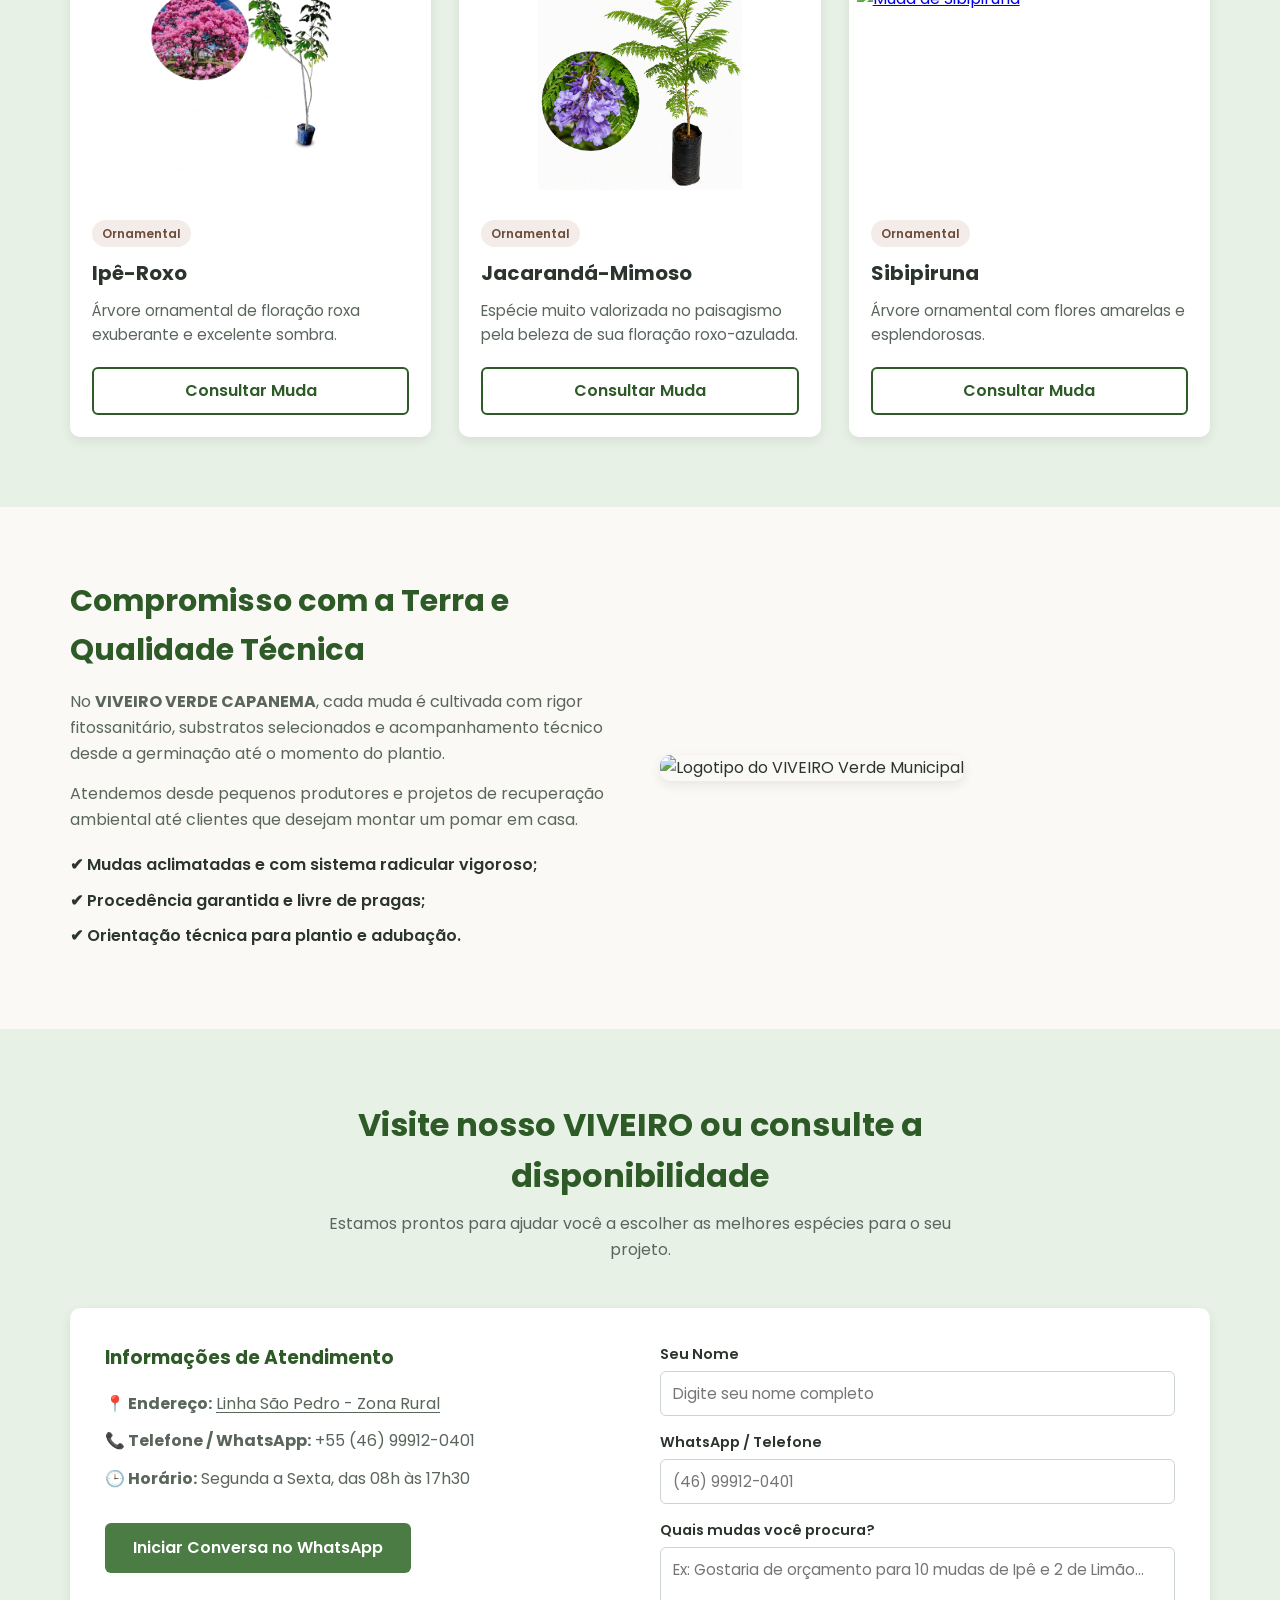
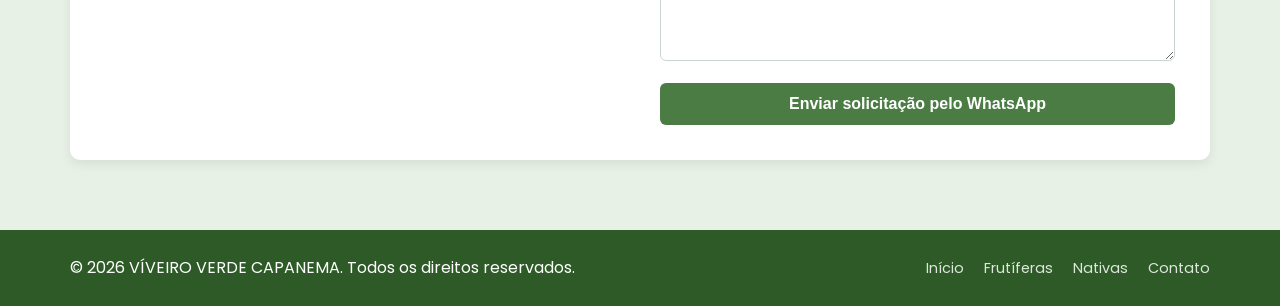
==== commit 081b6251: "teste-15" ====
--- a/index.html
+++ b/index.html
@@ -3,11 +3,12 @@
 <head>
     <meta charset="UTF-8">
     <meta name="viewport" content="width=device-width, initial-scale=1.0">
-    <title>Viveiro VERDE CAPANEMA - Plantas Ornamentais, Mudas frutíferas e Reflorestamento</title>
+    <title>VIVEIRO VERDE CAPANEMA - Plantas Ornamentais, Mudas frutíferas e Reflorestamento</title>
     <!-- Importação da fonte Poppins do Google Fonts -->
     <link rel="preconnect" href="https://fonts.googleapis.com">
     <link rel="preconnect" href="https://fonts.gstatic.com" crossorigin>
     <link href="https://fonts.googleapis.com/css2?family=Poppins:wght@300;400;600;700&display=swap" rel="stylesheet">
+    
     <!-- Link para o arquivo CSS externo -->
     <link rel="stylesheet" href="style.css">
     <script>
@@ -33,8 +34,8 @@
     <header class="header">
         <div class="container header-content">
             <a href="#inicio" class="logo">
-                <img src="logo.jpeg/logo-viveiro-verde-municipal.jpeg" alt="Emblema circular do Viveiro Verde Municipal: três mudas em sacos de plantio aparecem diante de uma paisagem verde com árvores e montanhas, sob o brasão de Capanema. O aro traz os dizeres Viveiro Verde Municipal e Plantas Ornamentais • Mudas Frutíferas • Reflorestamento. A composição transmite cuidado com as plantas e esperança de renovação." class="logo-image">
-                Viveiro VERDE CAPANEMA
+                <img src="logo.jpeg/logo-VIVEIRO-verde-municipal.jpeg" alt="Emblema circular do VIVEIRO Verde Municipal: três mudas em sacos de plantio aparecem diante de uma paisagem verde com árvores e montanhas, sob o brasão de Capanema. O aro traz os dizeres VIVEIRO Verde Municipal e Plantas Ornamentais • Mudas Frutíferas • Reflorestamento. A composição transmite cuidado com as plantas e esperança de renovação." class="logo-image">
+                VIVEIRO VERDE CAPANEMA
             </a>
             <nav class="nav">
                 <ul class="nav-list">
@@ -53,7 +54,7 @@
     <!-- Seção Principal (Hero Section) -->
     <section id="inicio" class="hero">
         <div class="container hero-content">
-            <h1>Cultive o Futuro com Mudas de Alta Qualidade</h1>
+            <h1>Semeando Hoje o Verde de Amanhã</h1>
             <p>Especialistas na produção de espécies frutíferas, ornamentais e para reflorestamento.</p>
             <a href="#frutiferas" class="btn-primary">Ver Catálogo de Mudas</a>
         </div>
@@ -64,10 +65,11 @@
         <div class="container">
             <div class="section-header">
                 <h2>Mudas Frutíferas</h2>
-                <p>Variedades da nossa região, para maior adaptabilidade.</p>
+                <p>Nativas da região, fortes por natureza.</p>
             </div>
             
             <div class="grid-cards">
+
                 <!-- Card 1 -->
                 <article class="card">
                     <a class="product-image-link" href="plantas.jpg/limao-thaiti.png" target="_blank" rel="noopener noreferrer">
@@ -76,7 +78,7 @@
                     <div class="card-body">
                         <h3>Limão Taiti</h3>
                         <p>Produção precoce e abundante durante quase todo o ano. Ideal para quintais e pequenos espaços.</p>
-                        <a href="https://wa.me/5546984013590?text=Tenho%20interesse%20na%20muda%20de%20Lim%C3%A3o%20Taiti" target="_blank" rel="noopener noreferrer" class="btn-card">Consultar Muda</a>
+                        <a href="https://wa.me/5546999120401?text=Tenho%20interesse%20na%20muda%20de%20Lim%C3%A3o%20Taiti" target="_blank" rel="noopener noreferrer" class="btn-card">Consultar Muda</a>
                     </div>
                 </article>
 
@@ -100,9 +102,10 @@
                     <div class="card-body">
                         <h3>Pitanga Melhorada</h3>
                         <p>Frutos grandes e com caroço pequeno. Excelente adaptação ao clima regional.</p>
-                        <a href="https://wa.me/5546984013590?text=Tenho%20interesse%20na%20muda%20de%20Pitanga%20Melhorada" target="_blank" rel="noopener noreferrer" class="btn-card">Consultar Muda</a>
-                    </div>
-                </article>
+                        <a href="https://wa.me/5546999120401?text=Tenho%20interesse%20na%20muda%20de%20Pitanga%20Melhorada" target="_blank" rel="noopener noreferrer" class="btn-card">Consultar Muda</a>
+                    </div>
+                </article>
+
                  <!-- Card 4 -->
                 <article class="card">
                     <a class="product-image-link" href="plantas.jpg/maracuja.png" target="_blank" rel="noopener noreferrer">
@@ -111,9 +114,10 @@
                     <div class="card-body">
                         <h3>Maracujá</h3>
                         <p>Planta trepadeira, com frutos grandes e sabor cítrico. Muito utilizada para produção de sucos.</p>
-                        <a href="https://wa.me/5546984013590?text=Tenho%20interesse%20na%20muda%20de%20Maracuj%C3%A1" target="_blank" rel="noopener noreferrer" class="btn-card">Consultar Muda</a>
-                    </div>
-                </article>
+                        <a href="https://wa.me/5546999120401?text=Tenho%20interesse%20na%20muda%20de%20Maracuj%C3%A1" target="_blank" rel="noopener noreferrer" class="btn-card">Consultar Muda</a>
+                    </div>
+                </article>
+
                <!-- Card 5 -->
                 <article class="card">
                     <a class="product-image-link" href="plantas.jpg/Uvaia.jpeg" target="_blank" rel="noopener noreferrer">
@@ -122,42 +126,46 @@
                     <div class="card-body">
                         <h3>Uvaia</h3>
                         <p>Frutos grandes, com sabor doce. Excelente adaptação ao clima regional.</p>
-                        <a href="https://wa.me/5546984013590?text=Tenho%20interesse%20na%20muda%20de%20Uvaia" target="_blank" rel="noopener noreferrer" class="btn-card">Consultar Muda</a>
-                    </div>
-                </article>
+                        <a href="https://wa.me/5546999120401?text=Tenho%20interesse%20na%20muda%20de%20Uvaia" target="_blank" rel="noopener noreferrer" class="btn-card">Consultar Muda</a>
+                    </div>
+                </article>
+
                  <!-- Card 6 -->
                 <article class="card">
-                    <a class="product-image-link" href="plantas.jpg/guabiroba (2).jpeg" target="_blank" rel="noopener noreferrer">
-                        <img src="plantas.jpg/guabiroba (2).jpeg" alt="Muda de Guabiroba">
+                    <a class="product-image-link" href="plantas.jpg/guabiroba%20(2).jpeg" target="_blank" rel="noopener noreferrer">
+                        <img src="plantas.jpg/guabiroba%20(2).jpeg" alt="Muda de Guabiroba">
                     </a>
                     <div class="card-body">
                         <h3>Guabiroba</h3>
                         <p>Frutos grandes, com sabor marcante. Excelente adaptação ao clima regional.</p>
-                        <a href="https://wa.me/5546984013590?text=Tenho%20interesse%20na%20muda%20de%20Guabiroba" target="_blank" rel="noopener noreferrer" class="btn-card">Consultar Muda</a>
-                    </div>
-                </article>
+                        <a href="https://wa.me/5546999120401?text=Tenho%20interesse%20na%20muda%20de%20Guabiroba" target="_blank" rel="noopener noreferrer" class="btn-card">Consultar Muda</a>
+                    </div>
+                </article>
+
                  <!-- Card 7 -->
                 <article class="card">
-                    <a class="product-image-link" href="plantas.jpg/goiaba-vermelha (2).jpeg" target="_blank" rel="noopener noreferrer">
-                        <img src="plantas.jpg/goiaba-vermelha (2).jpeg" alt="Muda de Goiaba Vermelha">
+                    <a class="product-image-link" href="plantas.jpg/goiaba-vermelha%20(2).jpeg" target="_blank" rel="noopener noreferrer">
+                        <img src="plantas.jpg/goiaba-vermelha%20(2).jpeg" alt="Muda de Goiaba Vermelha">
                     </a>
                     <div class="card-body">
                         <h3>Goiaba Vermelha</h3>
                         <p>Frutos grandes, muito saborosa. Excelente adaptação ao clima regional.</p>
-                        <a href="https://wa.me/5546984013590?text=Tenho%20interesse%20na%20muda%20de%20Goiaba%20Vermelha" target="_blank" rel="noopener noreferrer" class="btn-card">Consultar Muda</a>
-                    </div>
-                </article>
+                        <a href="https://wa.me/5546999120401?text=Tenho%20interesse%20na%20muda%20de%20Goiaba%20Vermelha" target="_blank" rel="noopener noreferrer" class="btn-card">Consultar Muda</a>
+                    </div>
+                </article>
+
                 <!-- Card 8 -->
                 <article class="card">
-                    <a class="product-image-link" href="plantas.jpg/goiaba-branca (2).jpeg" target="_blank" rel="noopener noreferrer">
-                        <img src="plantas.jpg/goiaba-branca (2).jpeg" alt="Muda de Goiaba Branca">
+                    <a class="product-image-link" href="plantas.jpg/goiaba-branca%20(2).jpeg" target="_blank" rel="noopener noreferrer">
+                        <img src="plantas.jpg/goiaba-branca%20(2).jpeg" alt="Muda de Goiaba Branca">
                     </a>
                     <div class="card-body">
                         <h3>Goiaba Branca</h3>
-                        <p>Frutos grandes, muito saborosa. Excelente adaptação ao clima regional.</p>
-                        <a href="https://wa.me/5546984013590?text=Tenho%20interesse%20na%20muda%20de%20Goiaba%20Branca" target="_blank" rel="noopener noreferrer" class="btn-card">Consultar Muda</a>
-                    </div>
-                </article>
+                        <p>Variedade vigorosa de frutos grandes e doces, perfeitamente adaptada ao nosso clima.</p>
+                        <a href="https://wa.me/5546999120401?text=Tenho%20interesse%20na%20muda%20de%20Goiaba%20Branca" target="_blank" rel="noopener noreferrer" class="btn-card">Consultar Muda</a>
+                    </div>
+                </article>
+
               <!-- Card 9 -->
                 <article class="card">
                     <a class="product-image-link" href="plantas.jpg/bergamota-tangerina.png" target="_blank" rel="noopener noreferrer">
@@ -166,9 +174,10 @@
                     <div class="card-body">
                         <h3>Bergamota Tangerina</h3>
                         <p>Frutos grandes, com sabor cítrico. Excelente adaptação ao clima regional.</p>
-                        <a href="https://wa.me/5546984013590?text=Tenho%20interesse%20na%20muda%20de%20Bergamota%20Tangerina" target="_blank" rel="noopener noreferrer" class="btn-card">Consultar Muda</a>
-                    </div>
-                </article> 
+                        <a href="https://wa.me/5546999120401?text=Tenho%20interesse%20na%20muda%20de%20Bergamota%20Tangerina" target="_blank" rel="noopener noreferrer" class="btn-card">Consultar Muda</a>
+                    </div>
+                </article> 
+                
                <!-- Card 10 -->
                 <article class="card">
                     <a class="product-image-link" href="plantas.jpg/abacaxi.png" target="_blank" rel="noopener noreferrer">
@@ -177,7 +186,7 @@
                     <div class="card-body">
                         <h3>Abacaxi</h3>
                         <p>Frutos grandes, com sabor doce. Excelente adaptação ao clima regional.</p>
-                        <a href="https://wa.me/5546984013590?text=Tenho%20interesse%20na%20muda%20de%20Abacaxi" target="_blank" rel="noopener noreferrer" class="btn-card">Consultar Muda</a>
+                        <a href="https://wa.me/5546999120401?text=Tenho%20interesse%20na%20muda%20de%20Abacaxi" target="_blank" rel="noopener noreferrer" class="btn-card">Consultar Muda</a>
                     </div>
                 </article>  
                 
@@ -210,6 +219,7 @@
     </section>
 
     <!-- Seção de Mudas Nativas -->
+     
     <section id="nativas" class="section bg-alt">
         <div class="container">
             <div class="section-header">
@@ -218,6 +228,7 @@
             </div>
 
             <div class="grid-cards">
+
                 <!-- Card 1 -->
                 <article class="card">
                     <a class="product-image-link" href="plantas.jpg/pau-brasil.png" target="_blank" rel="noopener noreferrer">
@@ -226,8 +237,8 @@
                     <div class="card-body">
                         <span class="badge badge-nativa">Nativa / atrai abelhas</span>
                         <h3>Pau-Brasil</h3>
-                        <p>Árvore símbolo da flora brasileira.</p>
-                        <a href="https://wa.me/5546984013590?text=Tenho%20interesse%20na%20muda%20de%20Pau-Brasil" target="_blank" rel="noopener noreferrer" class="btn-card">Consultar Muda</a>
+                        <p>Árvore símbolo da flora brasileira. Ideal para arborização e preservação ambiental.</p>
+                        <a href="https://wa.me/5546999120401?text=Tenho%20interesse%20na%20muda%20de%20Pau-Brasil" target="_blank" rel="noopener noreferrer" class="btn-card">Consultar Muda</a>
                     </div>
                 </article>
 
@@ -240,20 +251,20 @@
                         <span class="badge badge-nativa">Nativa / atrai aves</span>
                         <h3>Araucária (Pinheiro-do-Paraná)</h3>
                         <p>Espécie emblemática do sul do Brasil, essencial para a fauna silvestre e equilíbrio ecológico.</p>
-                        <a href="https://wa.me/5546984013590?text=Tenho%20interesse%20na%20muda%20de%20Arauc%C3%A1ria" target="_blank" rel="noopener noreferrer" class="btn-card">Consultar Muda</a>
+                        <a href="https://wa.me/5546999120401?text=Tenho%20interesse%20na%20muda%20de%20Arauc%C3%A1ria" target="_blank" rel="noopener noreferrer" class="btn-card">Consultar Muda</a>
                     </div>
                 </article>
 
                 <!-- Card 3 -->
                 <article class="card">
-                    <a class="product-image-link" href="plantas.jpg/cedro-rosa (2).jpeg" target="_blank" rel="noopener noreferrer">
-                        <img src="plantas.jpg/cedro-rosa (2).jpeg" alt="Muda de Cedro-Rosa">
+                    <a class="product-image-link" href="plantas.jpg/cedro-rosa%20(2).jpeg" target="_blank" rel="noopener noreferrer">
+                        <img src="plantas.jpg/cedro-rosa%20(2).jpeg" alt="Muda de Cedro-Rosa">
                     </a>
                     <div class="card-body">
                         <span class="badge badge-nativa">Nativa</span>
                         <h3>Cedro-Rosa</h3>
                         <p>Rústica e resistente. Ótima opção para reflorestamento.</p>
-                        <a href="https://wa.me/5546984013590?text=Tenho%20interesse%20na%20muda%20de%20Cedro-Rosa" target="_blank" rel="noopener noreferrer" class="btn-card">Consultar Muda</a>
+                        <a href="https://wa.me/5546999120401?text=Tenho%20interesse%20na%20muda%20de%20Cedro-Rosa" target="_blank" rel="noopener noreferrer" class="btn-card">Consultar Muda</a>
                     </div>
                 </article>
 
@@ -266,7 +277,7 @@
                         <span class="badge badge-nativa">Nativa / Atrai Aves</span>
                         <h3>Canelinha</h3>
                         <p>Rústica e resistente. Ótima opção para reflorestamento e usos medicinais.</p>
-                        <a href="https://wa.me/5546984013590?text=Tenho%20interesse%20na%20muda%20de%20Canelinha" target="_blank" rel="noopener noreferrer" class="btn-card">Consultar Muda</a>
+                        <a href="https://wa.me/5546999120401?text=Tenho%20interesse%20na%20muda%20de%20Canelinha" target="_blank" rel="noopener noreferrer" class="btn-card">Consultar Muda</a>
                     </div>
                 </article>
 
@@ -279,20 +290,20 @@
                         <span class="badge badge-nativa">Nativa</span>
                         <h3>Angico-Gurucaia</h3>
                         <p>Rústica e resistente. Ótima opção para reflorestamento.</p>
-                        <a href="https://wa.me/5546984013590?text=Tenho%20interesse%20na%20muda%20de%20Angico-Gurucaia" target="_blank" rel="noopener noreferrer" class="btn-card">Consultar Muda</a>
+                        <a href="https://wa.me/5546999120401?text=Tenho%20interesse%20na%20muda%20de%20Angico-Gurucaia" target="_blank" rel="noopener noreferrer" class="btn-card">Consultar Muda</a>
                     </div>
                 </article>  
 
                 <!-- Card 6 -->
                 <article class="card">
-                    <a class="product-image-link" href="plantas.jpg/aroeira-pimenteira (2).jpeg" target="_blank" rel="noopener noreferrer">
-                        <img src="plantas.jpg/aroeira-pimenteira (2).jpeg" alt="Muda de Aroeira-Pimenteira">
+                    <a class="product-image-link" href="plantas.jpg/aroeira-pimenteira%20(2).jpeg" target="_blank" rel="noopener noreferrer">
+                        <img src="plantas.jpg/aroeira-pimenteira%20(2).jpeg" alt="Muda de Aroeira-Pimenteira">
                     </a>
                     <div class="card-body">
                         <span class="badge badge-nativa">Nativa</span>
                         <h3>Aroeira-Pimenteira</h3>
                         <p>Rústica e resistente. Ótima opção para reflorestamento.</p>
-                        <a href="https://wa.me/5546984013590?text=Tenho%20interesse%20na%20muda%20de%20Aroeira-Pimenteira" target="_blank" rel="noopener noreferrer" class="btn-card">Consultar Muda</a>
+                        <a href="https://wa.me/5546999120401?text=Tenho%20interesse%20na%20muda%20de%20Aroeira-Pimenteira" target="_blank" rel="noopener noreferrer" class="btn-card">Consultar Muda</a>
                     </div>
                 </article> 
 
@@ -301,14 +312,16 @@
     </section>
 
     <!-- Seção de Mudas Ornamentais -->
+
     <section id="ornamentais" class="section bg-alt">
         <div class="container">
             <div class="section-header">
                 <h2>Mudas Ornamentais</h2>
-                <p>Plantas elegantes para decoração de jardins e espaços verdes.</p>
+                <p>Plantas elegantes para decoração de jardins calçadas e espaços verdes.</p>
             </div>
 
             <div class="grid-cards">
+
                 <!-- Card 1 -->
                 <article class="card">
                     <a class="product-image-link" href="plantas.jpg/brinco-de-indio.png" target="_blank" rel="noopener noreferrer">
@@ -318,46 +331,46 @@
                         <span class="badge badge-nativa">Ornamental</span>
                         <h3>Brinco-de-Índio</h3>
                         <p>Planta ornamental com flores vibrantes e atraentes.</p>
-                        <a href="https://wa.me/5546984013590?text=Tenho%20interesse%20na%20muda%20de%20Brinco-de-Índio" target="_blank" rel="noopener noreferrer" class="btn-card">Consultar Muda</a>
+                        <a href="https://wa.me/5546999120401?text=Tenho%20interesse%20na%20muda%20de%20Brinco-de-Índio" target="_blank" rel="noopener noreferrer" class="btn-card">Consultar Muda</a>
                     </div>
                 </article>
 
                <!-- Card 2 -->
                 <article class="card">
-                    <a class="product-image-link" href="plantas.jpg/ipe-amarelo (2).jpeg" target="_blank" rel="noopener noreferrer">
-                        <img src="plantas.jpg/ipe-amarelo (2).jpeg" alt="Muda de Ipê-Amarelo">
+                    <a class="product-image-link" href="plantas.jpg/ipe-amarelo%20(2).jpeg" target="_blank" rel="noopener noreferrer">
+                        <img src="plantas.jpg/ipe-amarelo%20(2).jpeg" alt="Muda de Ipê-Amarelo">
                     </a>
                     <div class="card-body">
                         <span class="badge badge-nativa">Ornamental</span>
                         <h3>Ipê-Amarelo</h3>
-                        <p>Árvore ornamental com flores amarelas e fragrância agradável.</p>
-                        <a href="https://wa.me/5546984013590?text=Tenho%20interesse%20na%20muda%20de%20Ip%C3%AA-Amarelo" target="_blank" rel="noopener noreferrer" class="btn-card">Consultar Muda</a>
+                        <p>Floração amarela marcante na primavera, excelente para atrair polinizadores.</p>
+                        <a href="https://wa.me/5546999120401?text=Tenho%20interesse%20na%20muda%20de%20Ip%C3%AA-Amarelo" target="_blank" rel="noopener noreferrer" class="btn-card">Consultar Muda</a>
                     </div>
                 </article> 
 
                 <!-- Card 3 -->
                 <article class="card">
-                    <a class="product-image-link" href="plantas.jpg/ipe-branco (2).jpeg" target="_blank" rel="noopener noreferrer">
-                        <img src="plantas.jpg/ipe-branco (2).jpeg" alt="Muda de Ipê-Branco">
+                    <a class="product-image-link" href="plantas.jpg/ipe-branco%20(2).jpeg" target="_blank" rel="noopener noreferrer">
+                        <img src="plantas.jpg/ipe-branco%20(2).jpeg" alt="Muda de Ipê-Branco">
                     </a>
                     <div class="card-body">
                         <span class="badge badge-nativa">Ornamental</span>
                         <h3>Ipê-Branco</h3>
-                        <p>Árvore ornamental com flores brancas e fragrância agradável.</p>
-                        <a href="https://wa.me/5546984013590?text=Tenho%20interesse%20na%20muda%20de%20Ip%C3%AA-Branco" target="_blank" rel="noopener noreferrer" class="btn-card">Consultar Muda</a>
+                        <p>Floração branca intensa e delicada, excelente para paisagismo e áreas verdes.</p>
+                        <a href="https://wa.me/5546999120401?text=Tenho%20interesse%20na%20muda%20de%20Ip%C3%AA-Branco" target="_blank" rel="noopener noreferrer" class="btn-card">Consultar Muda</a>
                     </div>
                 </article> 
 
                 <!-- Card 4 -->
                 <article class="card">
-                    <a class="product-image-link" href="plantas.jpg/ipe-roxo (2).jpeg" target="_blank" rel="noopener noreferrer">
-                        <img src="plantas.jpg/ipe-roxo (2).jpeg" alt="Muda de Ipê-Roxo">
+                    <a class="product-image-link" href="plantas.jpg/ipe-roxo%20(2).jpeg" target="_blank" rel="noopener noreferrer">
+                        <img src="plantas.jpg/ipe-roxo%20(2).jpeg" alt="Muda de Ipê-Roxo">
                     </a>
                     <div class="card-body">
                         <span class="badge badge-nativa">Ornamental</span>
                         <h3>Ipê-Roxo</h3>
-                        <p>Árvore ornamental com flores roxas e fragrância agradável.</p>
-                        <a href="https://wa.me/5546984013590?text=Tenho%20interesse%20na%20muda%20de%20Ip%C3%AA-Roxo" target="_blank" rel="noopener noreferrer" class="btn-card">Consultar Muda</a>
+                        <p>Árvore ornamental de floração roxa exuberante e excelente sombra.</p>
+                        <a href="https://wa.me/5546999120401?text=Tenho%20interesse%20na%20muda%20de%20Ip%C3%AA-Roxo" target="_blank" rel="noopener noreferrer" class="btn-card">Consultar Muda</a>
                     </div>
                 </article> 
 
@@ -369,21 +382,21 @@
                     <div class="card-body">
                         <span class="badge badge-nativa">Ornamental</span>
                         <h3>Jacarandá-Mimoso</h3>
-                        <p>Árvore ornamental com flores roxas e esplendorosas.</p>
-                        <a href="https://wa.me/5546984013590?text=Tenho%20interesse%20na%20muda%20de%20Jacarand%C3%A1-Mimoso" target="_blank" rel="noopener noreferrer" class="btn-card">Consultar Muda</a>
+                        <p>Espécie muito valorizada no paisagismo pela beleza de sua floração roxo-azulada.</p>
+                        <a href="https://wa.me/5546999120401?text=Tenho%20interesse%20na%20muda%20de%20Jacarand%C3%A1-Mimoso" target="_blank" rel="noopener noreferrer" class="btn-card">Consultar Muda</a>
                     </div>
                 </article> 
 
                  <!-- Card 6 -->
                 <article class="card">
-                    <a class="product-image-link" href="plantas.jpg/cibipiruna (2).jpeg" target="_blank" rel="noopener noreferrer">
-                        <img src="plantas.jpg/cibipiruna (2).jpeg" alt="Muda de Cibipiruna">
-                    </a>
-                    <div class="card-body">
-                        <span class="badge badge-nativa">Ornamental</span>
-                        <h3>Cibipiruna</h3>
+                    <a class="product-image-link" href="plantas.jpg/Sibipiruna%20(2).jpeg" target="_blank" rel="noopener noreferrer">
+                        <img src="plantas.jpg/Sibipiruna%20(2).jpeg" alt="Muda de Sibipiruna">
+                    </a>
+                    <div class="card-body">
+                        <span class="badge badge-nativa">Ornamental</span>
+                        <h3>Sibipiruna</h3>
                         <p>Árvore ornamental com flores amarelas e esplendorosas.</p>
-                        <a href="https://wa.me/5546984013590?text=Tenho%20interesse%20na%20muda%20de%20Cibipiruna" target="_blank" rel="noopener noreferrer" class="btn-card">Consultar Muda</a>
+                        <a href="https://wa.me/5546999120401?text=Tenho%20interesse%20na%20muda%20de%20Sibipiruna" target="_blank" rel="noopener noreferrer" class="btn-card">Consultar Muda</a>
                     </div>
                 </article> 
 
@@ -392,41 +405,46 @@
     </section>
 
     <!-- Seção Sobre Nós -->
+
     <section id="sobre" class="section">
         <div class="container sobre-grid">
             <div class="sobre-texto">
                 <h2>Compromisso com a Terra e Qualidade Técnica</h2>
-                <p>No <strong>Viveiro VERDE CAPANEMA</strong>, cada muda é cultivada com rigor fitossanitário, substratos selecionados e acompanhamento técnico desde a germinação até o momento do plantio.</p>
+                <p>No <strong>VIVEIRO VERDE CAPANEMA</strong>, cada muda é cultivada com rigor fitossanitário, substratos selecionados e acompanhamento técnico desde a germinação até o momento do plantio.</p>
                 <p>Atendemos desde pequenos produtores e projetos de recuperação ambiental até clientes que desejam montar um pomar em casa.</p>
                 <ul class="diferenciais-list">
-                    <li>✔ Mudas aclimatadas e com sistema radicular vigoroso</li>
-                    <li>✔ Procedência garantida e livre de pragas</li>
-                    <li>✔ Orientação técnica para plantio e adubação</li>
+                    <li>✔ Mudas aclimatadas e com sistema radicular vigoroso;</li>
+                    <li>✔ Procedência garantida e livre de pragas;</li>
+                    <li>✔ Orientação técnica para plantio e adubação.</li>
                 </ul>
             </div>
             <div class="sobre-imagem">
-                <img src="logo.jpeg/logo-viveiro-verde-municipal.jpeg" alt="Logotipo do Viveiro Verde Municipal">
+                <img src="logo.jpeg/logo-VIVEIRO-verde-municipal.jpeg" alt="Logotipo do VIVEIRO Verde Municipal">
             </div>
         </div>
     </section>
 
     <!-- Seção de Contato -->
+
     <section id="contato" class="section bg-alt">
         <div class="container">
             <div class="section-header">
-                <h2>Visite Nosso Viveiro ou Peça um Orçamento</h2>
+                <h2>Visite nosso VIVEIRO ou consulte a disponibilidade</h2>
                 <p>Estamos prontos para ajudar você a escolher as melhores espécies para o seu projeto.</p>
             </div>
 
             <div class="contato-grid">
                 <div class="contato-info">
                     <h3>Informações de Atendimento</h3>
-                    <p><strong>📍 Endereço:</strong> Linha São Pedro - Zona Rural</p>
+                    <p><strong>📍 Endereço:</strong> <a class="map-link" href="https://www.google.com/maps/search/?api=1&amp;query=Linha%20S%C3%A3o%20Pedro%20-%20Zona%20Rural%2C%20Capanema%2C%20PR" target="_blank" rel="noopener noreferrer">Linha São Pedro - Zona Rural</a></p>
                     <p><strong>📞 Telefone / WhatsApp:</strong> +55 (46) 99912-0401</p>
                     <p><strong>🕒 Horário:</strong> Segunda a Sexta, das 08h às 17h30</p>
                     <a href="https://wa.me/5546999120401" target="_blank" rel="noopener noreferrer" class="btn-primary mt-2">Iniciar Conversa no WhatsApp</a>
                 </div>
 
+                <noscript>
+                    <p>Para enviar o formulário, ative o JavaScript. Você também pode <a href="https://wa.me/5546999120401" target="_blank" rel="noopener noreferrer">iniciar uma conversa pelo WhatsApp</a>.</p>
+                </noscript>
                 <form class="contato-form">
                     <div class="form-group">
                         <label for="nome">Seu Nome</label>
@@ -449,7 +467,7 @@
     <!-- Rodapé (Footer) -->
     <footer class="footer">
         <div class="container footer-content">
-            <p>&copy; 2026 Viveiro VERDE CAPANEMA. Todos os direitos reservados.</p>
+            <p>&copy; 2026 VÍVEIRO VERDE CAPANEMA. Todos os direitos reservados.</p>
             <div class="footer-links">
                 <a href="#inicio">Início</a>
                 <a href="#frutiferas">Frutíferas</a>
@@ -462,12 +480,12 @@
     <script>
         const contactForm = document.querySelector('.contato-form');
 
-        contactForm.addEventListener('submit', (event) => {
+        contactForm?.addEventListener('submit', (event) => {
             event.preventDefault();
 
             const formData = new FormData(contactForm);
             const message = [
-                'Olá! Gostaria de solicitar um orçamento.',
+                'Olá! Vi o site do Viveiro Verde Capanema e gostaria de consultar a disponibilidade de mudas.',
                 `Nome: ${formData.get('nome')}`,
                 `WhatsApp / Telefone: ${formData.get('telefone')}`,
                 `Mudas procuradas: ${formData.get('mensagem')}`
--- a/style.css
+++ b/style.css
@@ -64,9 +64,26 @@
 }
 
 .logo img {
-    width: 58px;
-    height: 58px;
+    width: 64px;
+    height: 64px;
     object-fit: contain;
+}
+
+.logo-image-link {
+    display: block;
+    flex: 0 0 auto;
+    line-height: 0;
+}
+
+.logo-text,
+.logo-text span {
+    display: block;
+    line-height: 1.4;
+}
+
+.logo-text {
+    color: inherit;
+    text-decoration: none;
 }
 
 .nav-list {
@@ -86,6 +103,8 @@
     color: var(--verde-floresta);
 }
 
+.logo-image-link:focus-visible,
+.logo-text:focus-visible,
 .nav-list a:focus-visible,
 .btn-whatsapp:focus-visible,
 .btn-primary:focus-visible,
@@ -338,6 +357,17 @@
     color: var(--texto-suave);
 }
 
+.map-link {
+    color: inherit;
+    text-decoration: underline;
+    text-underline-offset: 3px;
+}
+
+.map-link:hover,
+.map-link:focus-visible {
+    color: var(--verde-floresta);
+}
+
 .form-group {
     margin-bottom: 15px;
 }
@@ -415,8 +445,8 @@
     }
 
     .logo img {
-        width: 48px;
-        height: 48px;
+        width: 45px;
+        height: 45px;
     }
 
     .nav {
@@ -467,6 +497,11 @@
         font-size: 0.86rem;
     }
 
+    .logo img {
+        width: 39px;
+        height: 39px;
+    }
+
     .hero {
         padding: 80px 16px;
     }
@@ -478,4 +513,4 @@
     .contato-grid {
         padding: 22px 18px;
     }
-}+}
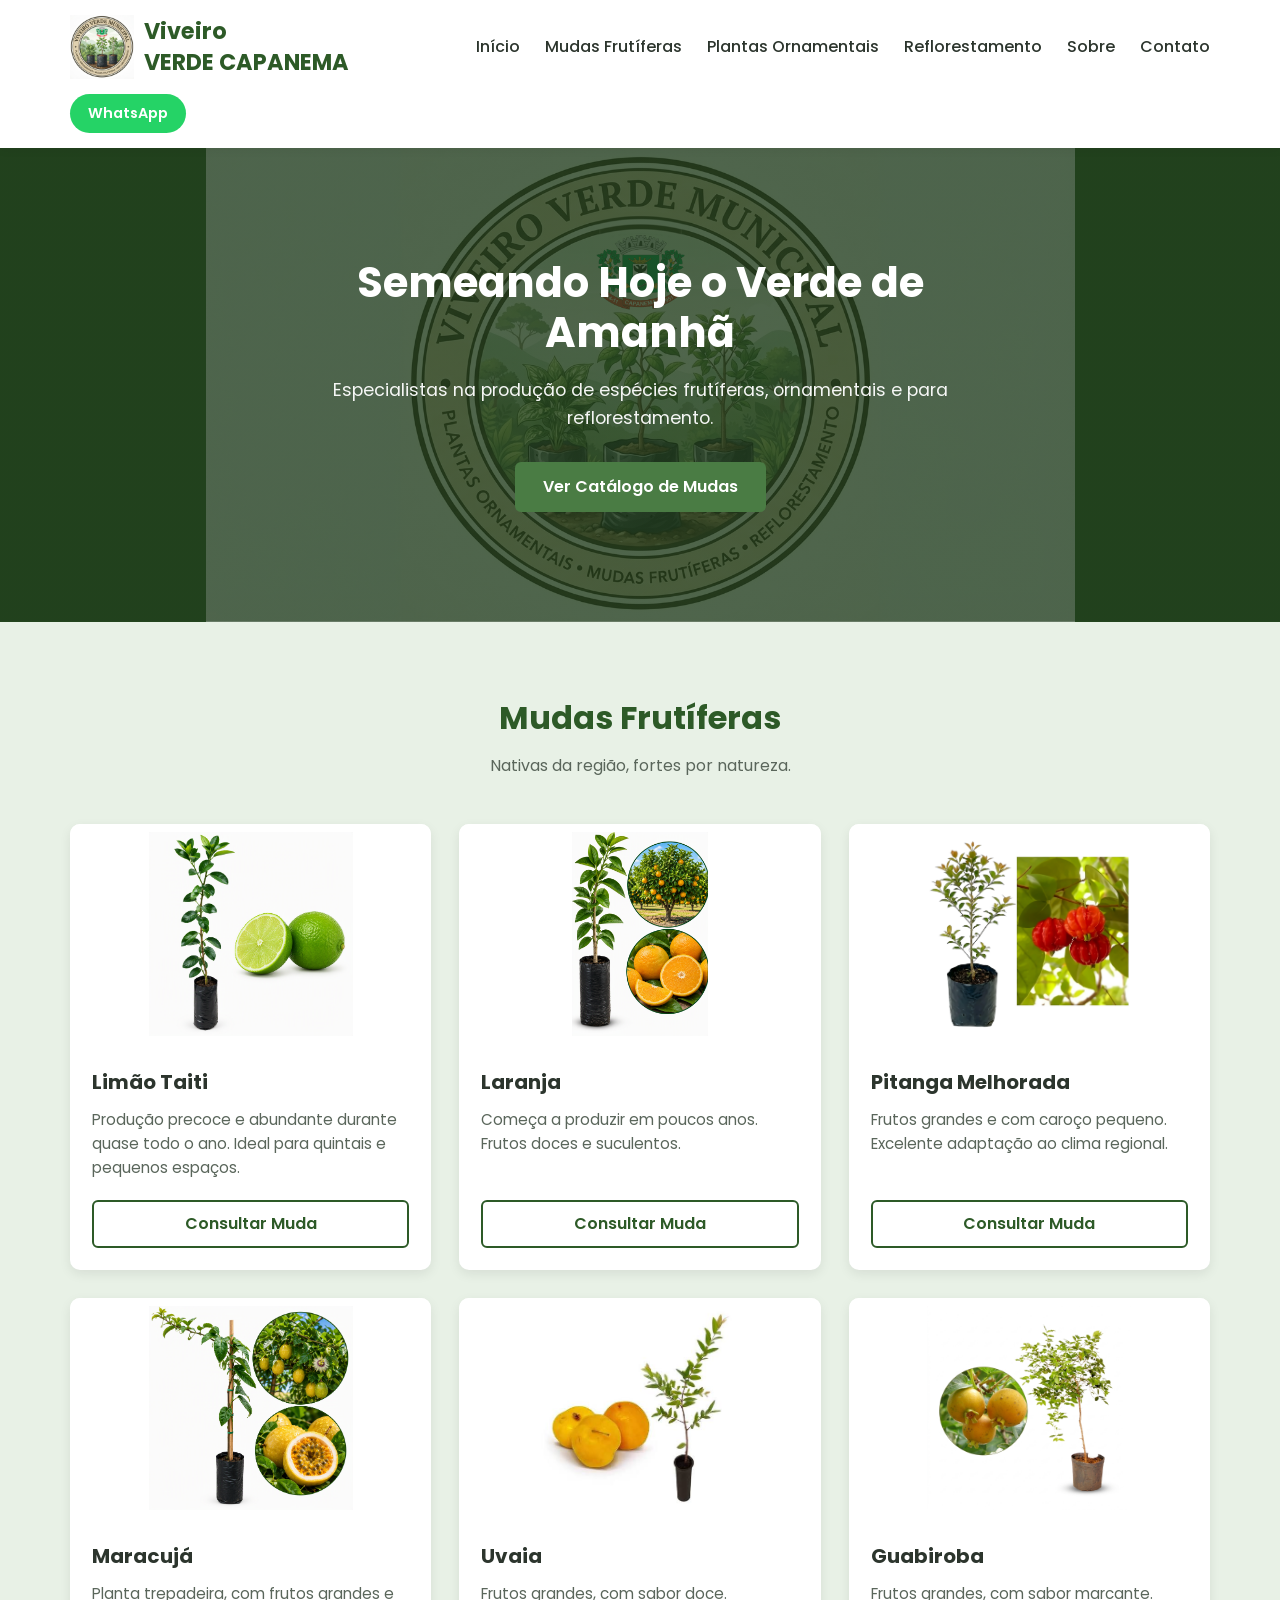
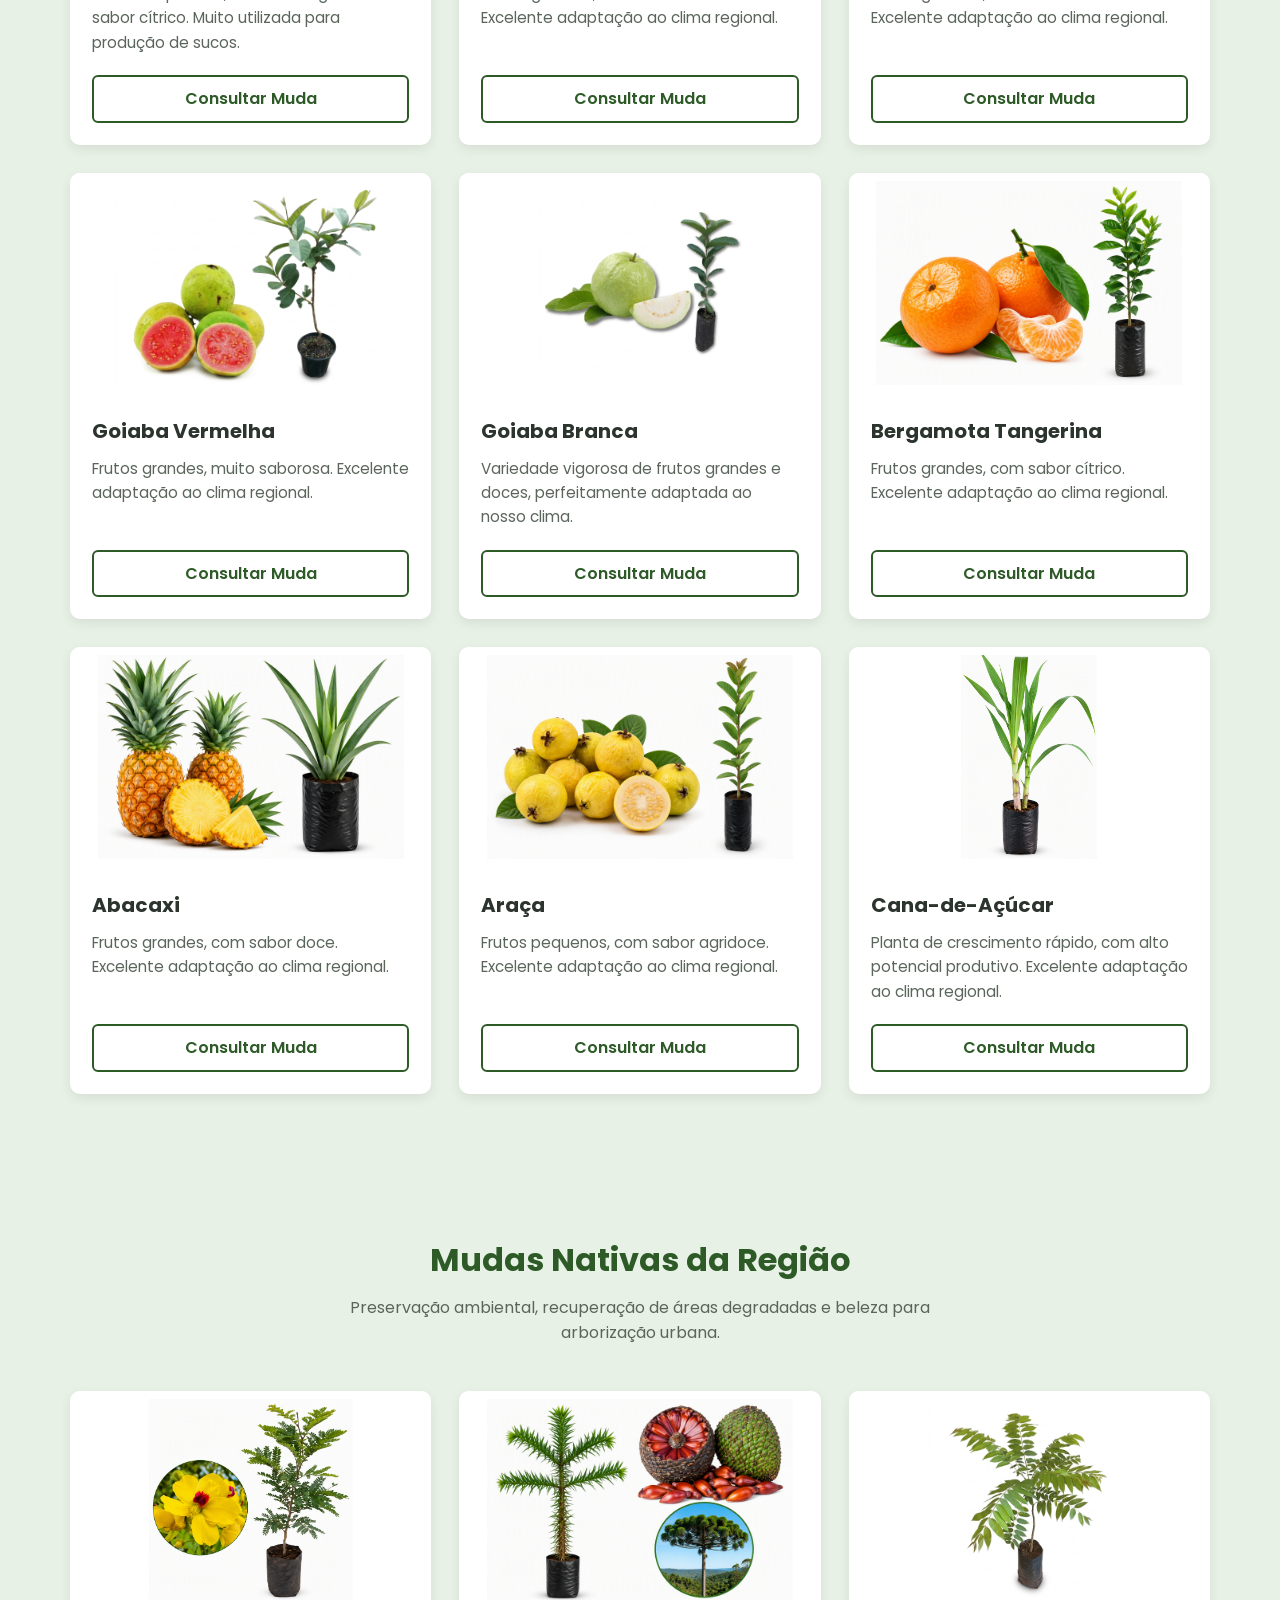
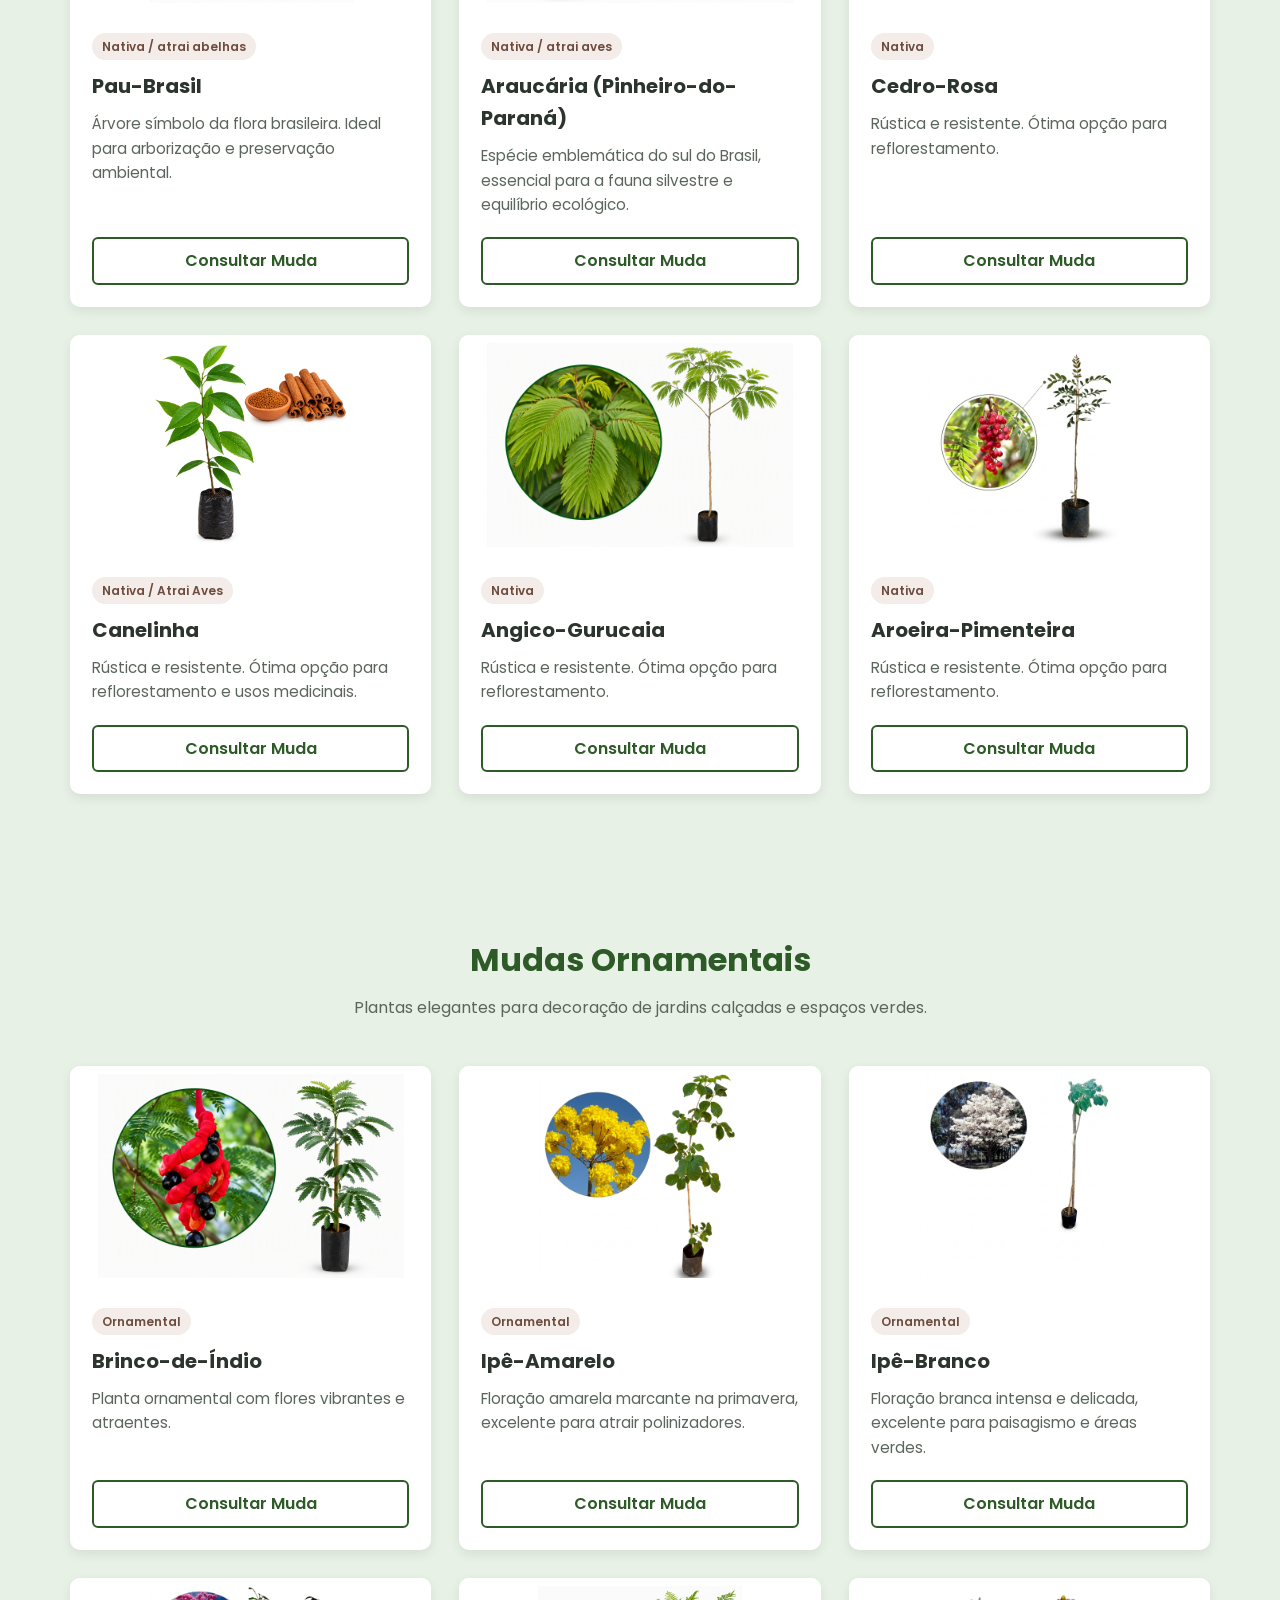
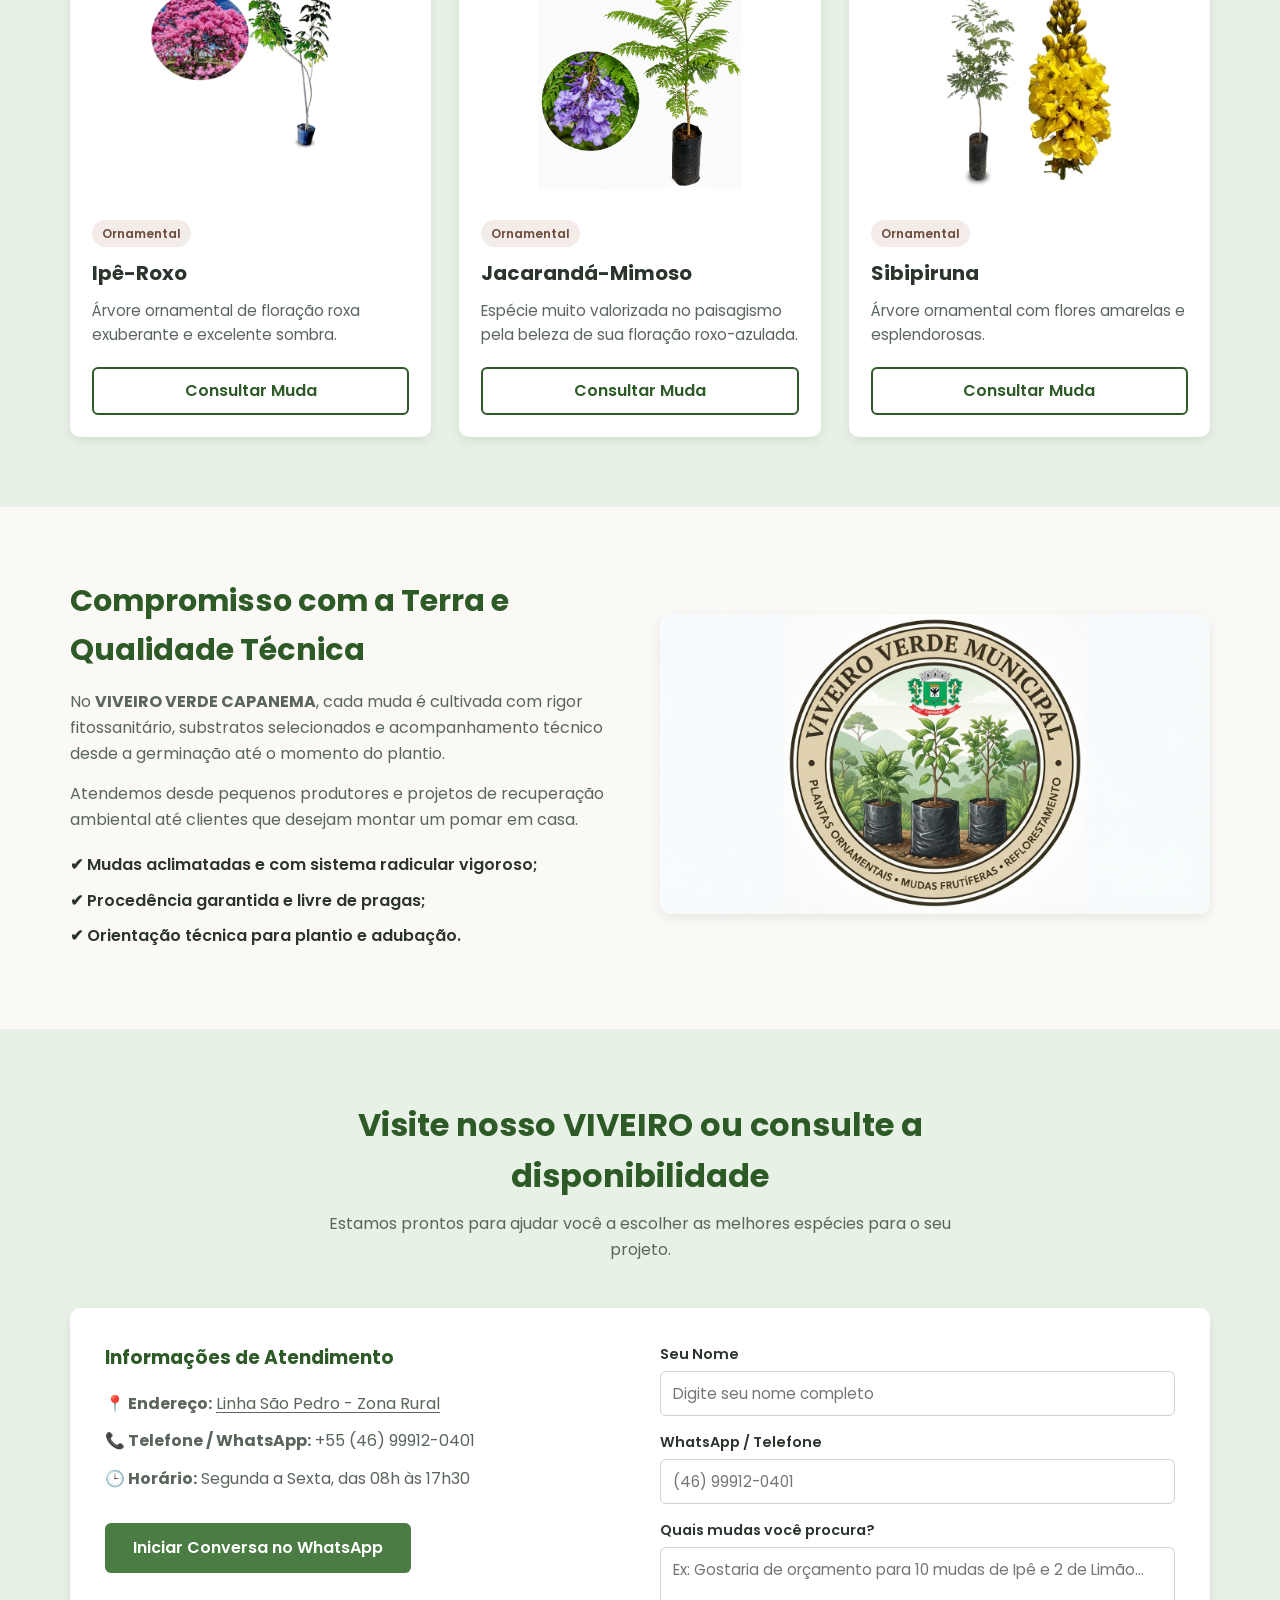
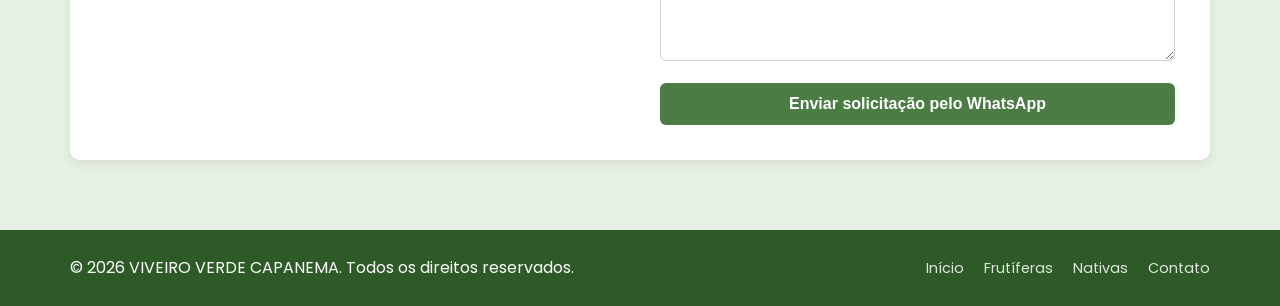
==== commit 9e7f2d01: "teste-16" ====
--- a/index.html
+++ b/index.html
@@ -33,10 +33,12 @@
     <!-- Cabeçalho (Header) -->
     <header class="header">
         <div class="container header-content">
-            <a href="#inicio" class="logo">
-                <img src="logo.jpeg/logo-VIVEIRO-verde-municipal.jpeg" alt="Emblema circular do VIVEIRO Verde Municipal: três mudas em sacos de plantio aparecem diante de uma paisagem verde com árvores e montanhas, sob o brasão de Capanema. O aro traz os dizeres VIVEIRO Verde Municipal e Plantas Ornamentais • Mudas Frutíferas • Reflorestamento. A composição transmite cuidado com as plantas e esperança de renovação." class="logo-image">
-                VIVEIRO VERDE CAPANEMA
-            </a>
+            <div class="logo">
+                <a class="logo-image-link" href="logo.jpeg/logo-viveiro-verde-municipal.jpeg" target="_blank" rel="noopener noreferrer" aria-label="Abrir imagem ampliada do logotipo do Viveiro Verde Municipal">
+                    <img src="logo.jpeg/logo-viveiro-verde-municipal-quadrada.jpeg" alt="Emblema circular do Viveiro Verde Municipal" class="logo-image" width="64" height="64">
+                </a>
+                <a href="#inicio" class="logo-text">Viveiro<span>VERDE CAPANEMA</span></a>
+            </div>
             <nav class="nav">
                 <ul class="nav-list">
                     <li><a href="#inicio">Início</a></li>
@@ -389,8 +391,8 @@
 
                  <!-- Card 6 -->
                 <article class="card">
-                    <a class="product-image-link" href="plantas.jpg/Sibipiruna%20(2).jpeg" target="_blank" rel="noopener noreferrer">
-                        <img src="plantas.jpg/Sibipiruna%20(2).jpeg" alt="Muda de Sibipiruna">
+                    <a class="product-image-link" href="plantas.jpg/sibipiruna%20(2).jpeg" target="_blank" rel="noopener noreferrer">
+                        <img src="plantas.jpg/sibipiruna%20(2).jpeg" alt="Muda de Sibipiruna">
                     </a>
                     <div class="card-body">
                         <span class="badge badge-nativa">Ornamental</span>
@@ -419,7 +421,7 @@
                 </ul>
             </div>
             <div class="sobre-imagem">
-                <img src="logo.jpeg/logo-VIVEIRO-verde-municipal.jpeg" alt="Logotipo do VIVEIRO Verde Municipal">
+                <img src="logo.jpeg/logo-viveiro-verde-municipal.jpeg" alt="Logotipo do Viveiro Verde Municipal">
             </div>
         </div>
     </section>
@@ -467,7 +469,7 @@
     <!-- Rodapé (Footer) -->
     <footer class="footer">
         <div class="container footer-content">
-            <p>&copy; 2026 VÍVEIRO VERDE CAPANEMA. Todos os direitos reservados.</p>
+            <p>&copy; 2026 VIVEIRO VERDE CAPANEMA. Todos os direitos reservados.</p>
             <div class="footer-links">
                 <a href="#inicio">Início</a>
                 <a href="#frutiferas">Frutíferas</a>
--- a/style.css
+++ b/style.css
@@ -484,8 +484,36 @@
 }
 
 @media (max-width: 480px) {
+    html,
+    body {
+        width: 100%;
+        max-width: 100%;
+        overflow-x: clip;
+    }
+
     .container {
         width: 92%;
+    }
+
+    .header-content {
+        grid-template-columns: minmax(0, 1fr) max-content;
+    }
+
+    .logo {
+        gap: 8px;
+        max-width: 100%;
+    }
+
+    .logo-text {
+        min-width: 0;
+        font-size: 0.78rem;
+        overflow-wrap: anywhere;
+    }
+
+    .btn-whatsapp {
+        padding: 7px 9px;
+        font-size: 0.78rem;
+        max-width: 100%;
     }
 
     .nav-list {
@@ -506,6 +534,17 @@
         padding: 80px 16px;
     }
 
+    .hero-content {
+        width: 100%;
+        min-width: 0;
+    }
+
+    .hero h1,
+    .hero p {
+        max-width: 100%;
+        overflow-wrap: anywhere;
+    }
+
     .section {
         padding: 55px 0;
     }
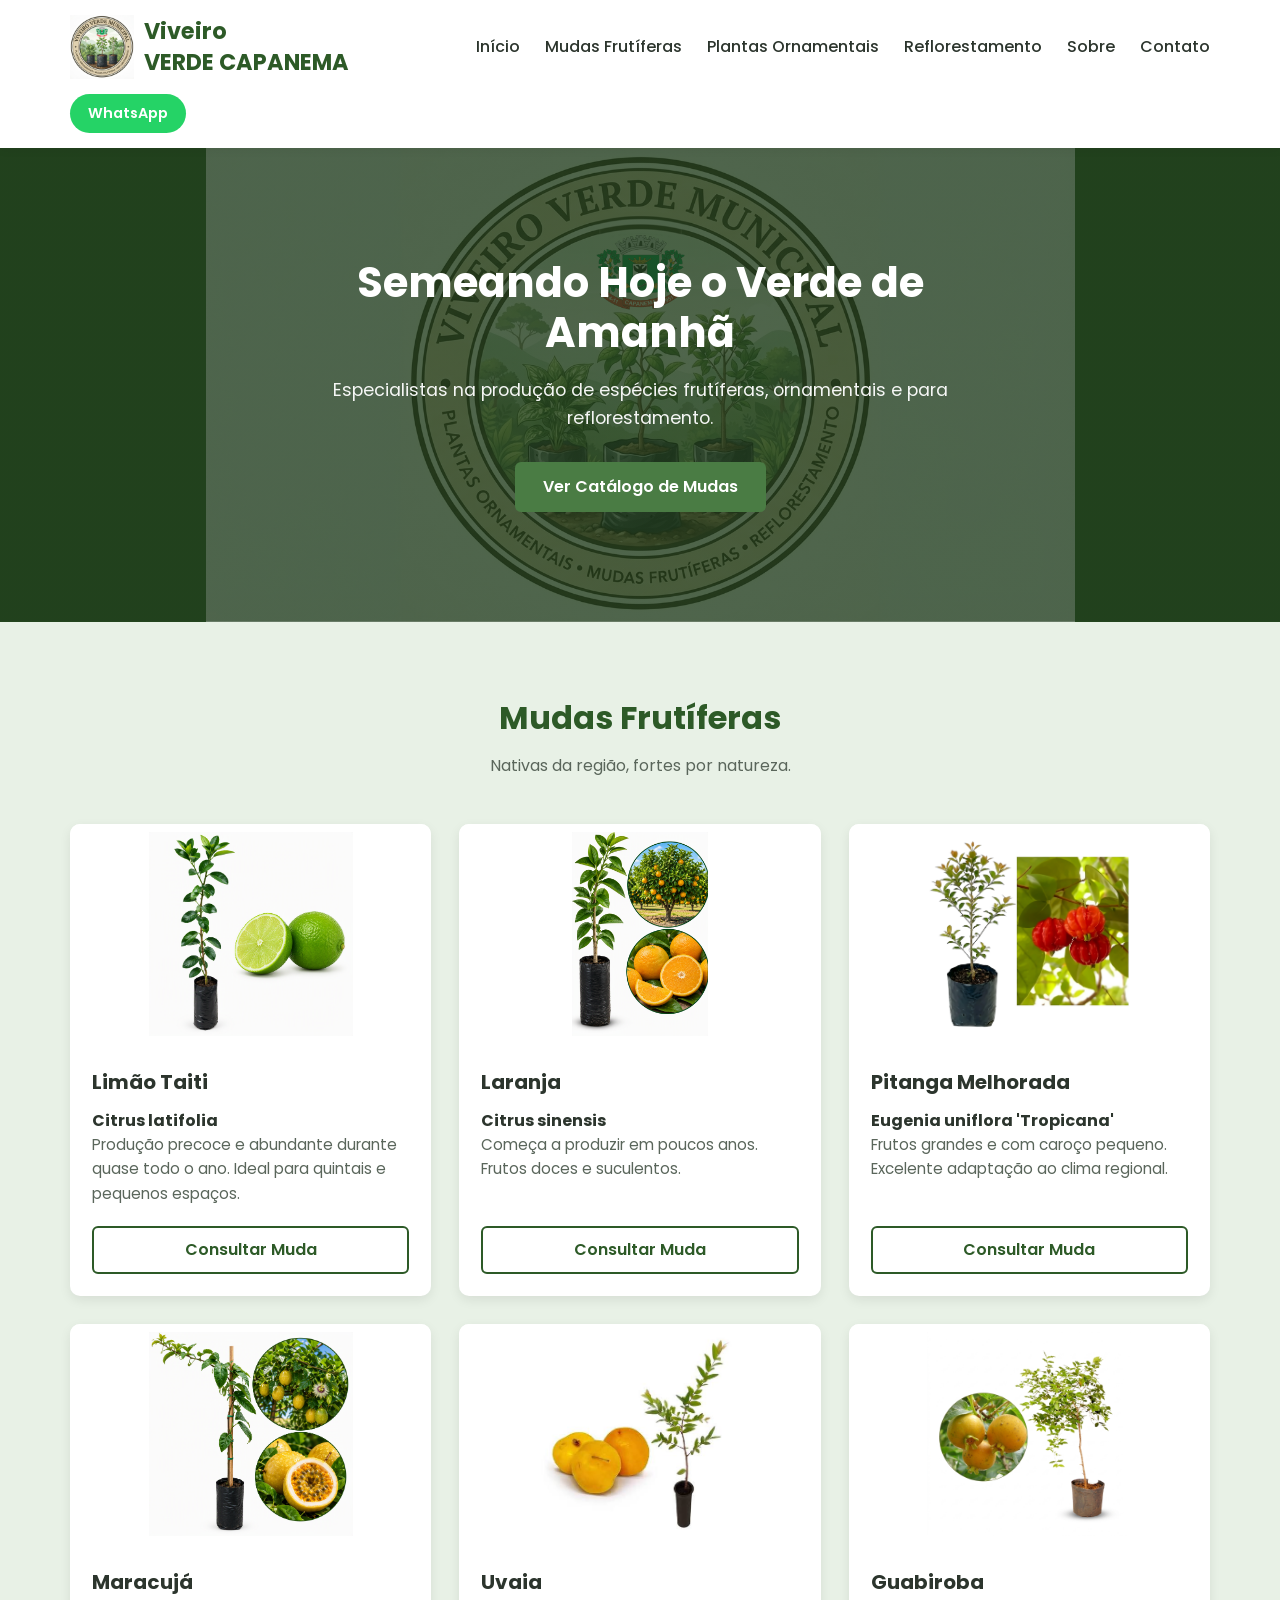
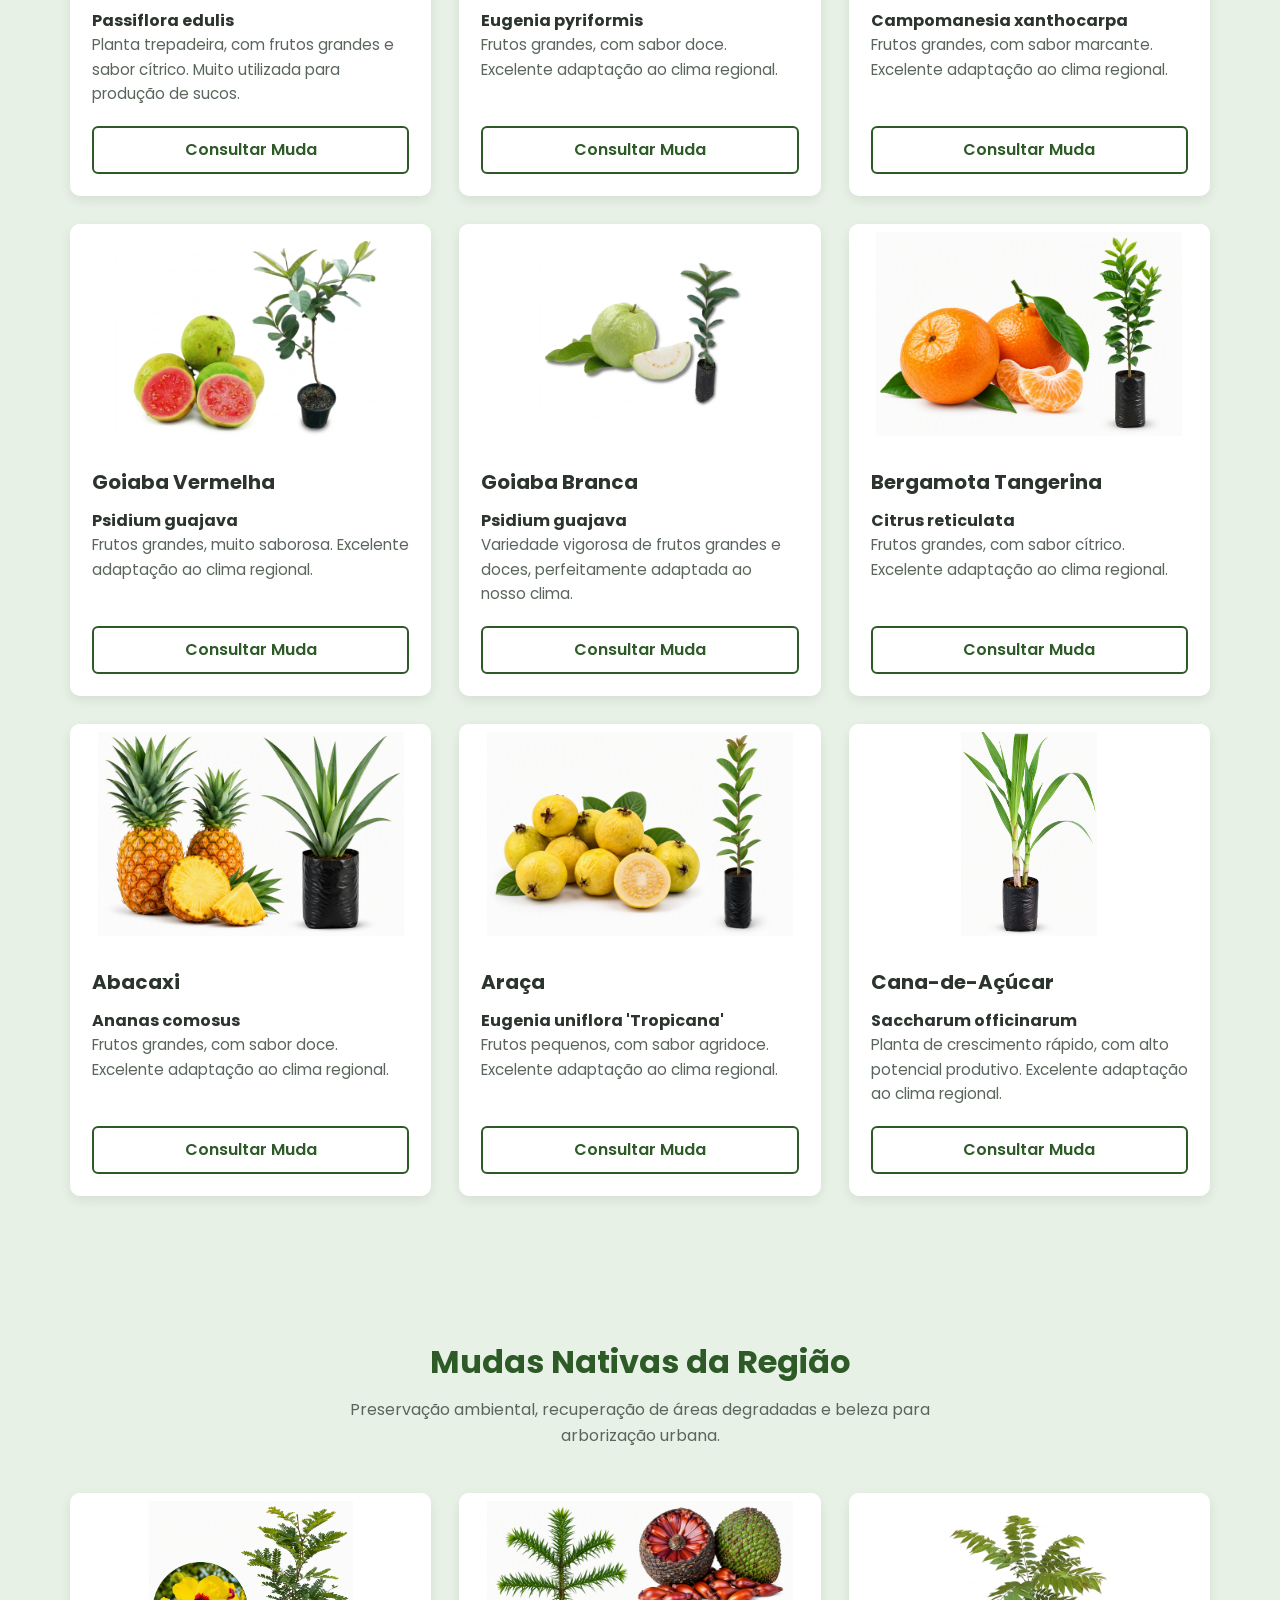
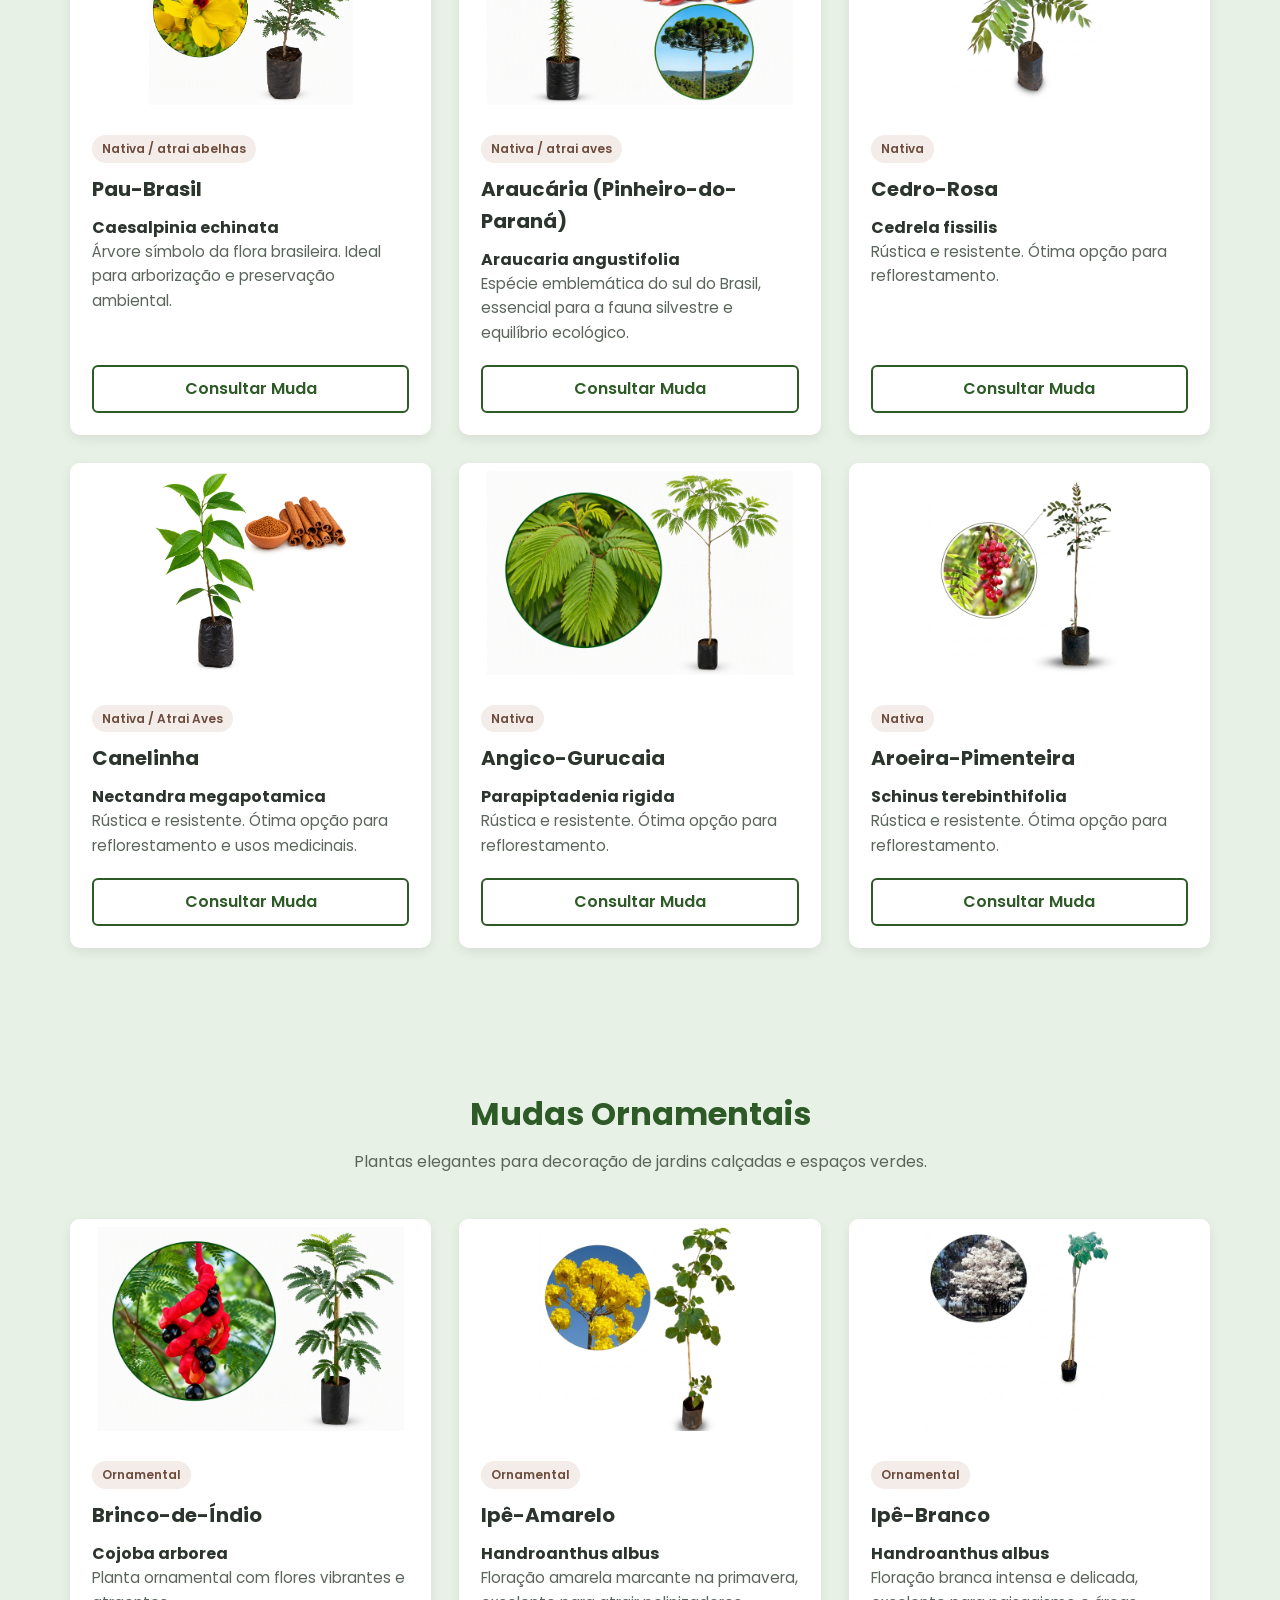
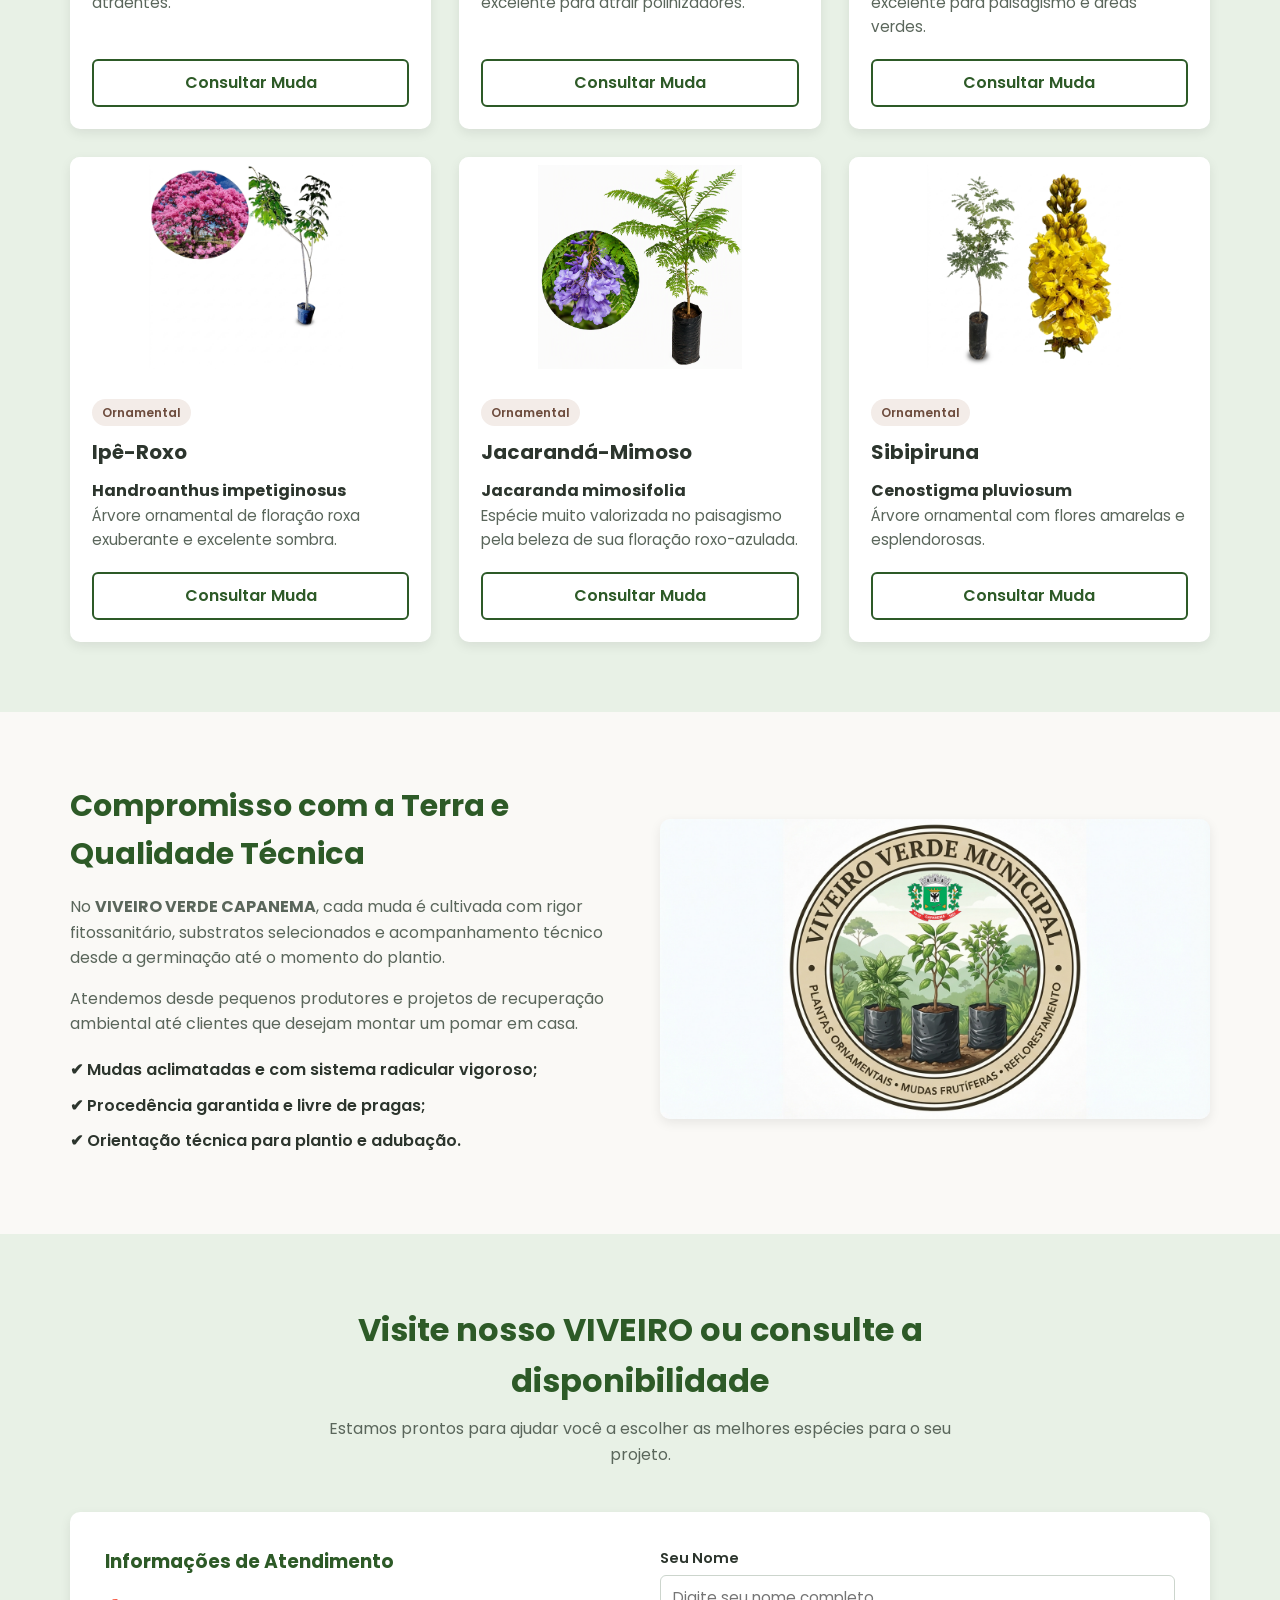
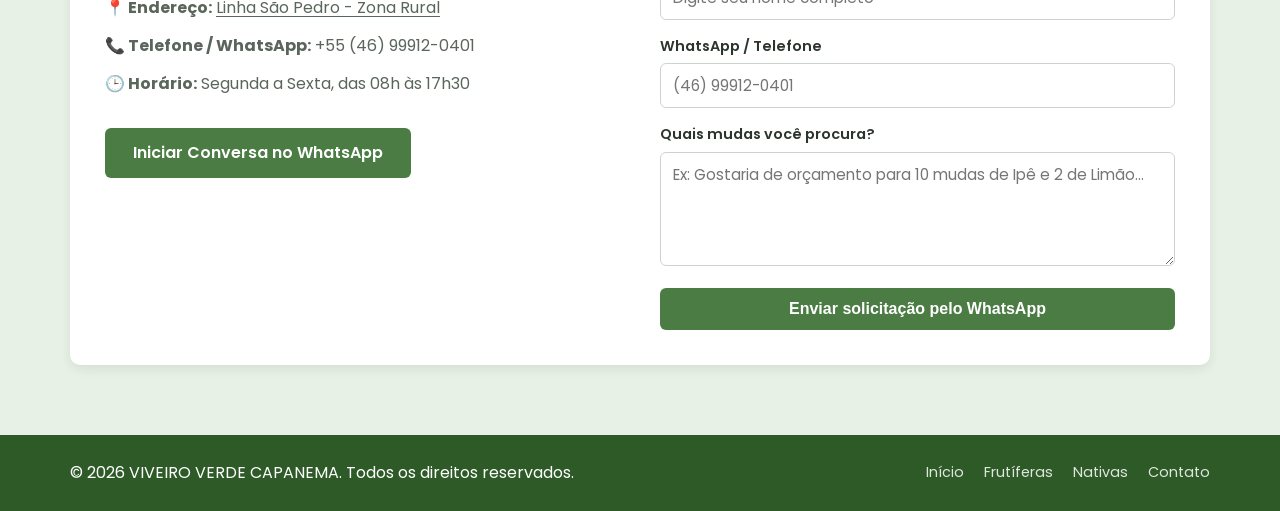
==== commit e827eadc: "teste-18" ====
--- a/index.html
+++ b/index.html
@@ -79,6 +79,7 @@
                     </a>
                     <div class="card-body">
                         <h3>Limão Taiti</h3>
+                        <h4>Citrus latifolia</h4>
                         <p>Produção precoce e abundante durante quase todo o ano. Ideal para quintais e pequenos espaços.</p>
                         <a href="https://wa.me/5546999120401?text=Tenho%20interesse%20na%20muda%20de%20Lim%C3%A3o%20Taiti" target="_blank" rel="noopener noreferrer" class="btn-card">Consultar Muda</a>
                     </div>
@@ -91,6 +92,7 @@
                     </a>
                     <div class="card-body">
                         <h3>Laranja</h3>
+                        <h4>Citrus sinensis</h4>
                         <p>Começa a produzir em poucos anos. Frutos doces e suculentos.</p>
                         <a href="https://wa.me/5546999120401?text=Tenho%20interesse%20na%20muda%20de%20Laranja" target="_blank" rel="noopener noreferrer" class="btn-card">Consultar Muda</a>
                     </div>
@@ -103,6 +105,7 @@
                     </a>
                     <div class="card-body">
                         <h3>Pitanga Melhorada</h3>
+                        <h4>Eugenia uniflora 'Tropicana'</h4>
                         <p>Frutos grandes e com caroço pequeno. Excelente adaptação ao clima regional.</p>
                         <a href="https://wa.me/5546999120401?text=Tenho%20interesse%20na%20muda%20de%20Pitanga%20Melhorada" target="_blank" rel="noopener noreferrer" class="btn-card">Consultar Muda</a>
                     </div>
@@ -115,6 +118,7 @@
                     </a>
                     <div class="card-body">
                         <h3>Maracujá</h3>
+                        <h4>Passiflora edulis</h4>
                         <p>Planta trepadeira, com frutos grandes e sabor cítrico. Muito utilizada para produção de sucos.</p>
                         <a href="https://wa.me/5546999120401?text=Tenho%20interesse%20na%20muda%20de%20Maracuj%C3%A1" target="_blank" rel="noopener noreferrer" class="btn-card">Consultar Muda</a>
                     </div>
@@ -127,6 +131,7 @@
                     </a>
                     <div class="card-body">
                         <h3>Uvaia</h3>
+                        <h4>Eugenia pyriformis</h4>
                         <p>Frutos grandes, com sabor doce. Excelente adaptação ao clima regional.</p>
                         <a href="https://wa.me/5546999120401?text=Tenho%20interesse%20na%20muda%20de%20Uvaia" target="_blank" rel="noopener noreferrer" class="btn-card">Consultar Muda</a>
                     </div>
@@ -139,6 +144,7 @@
                     </a>
                     <div class="card-body">
                         <h3>Guabiroba</h3>
+                        <h4>Campomanesia xanthocarpa</h4>
                         <p>Frutos grandes, com sabor marcante. Excelente adaptação ao clima regional.</p>
                         <a href="https://wa.me/5546999120401?text=Tenho%20interesse%20na%20muda%20de%20Guabiroba" target="_blank" rel="noopener noreferrer" class="btn-card">Consultar Muda</a>
                     </div>
@@ -151,6 +157,7 @@
                     </a>
                     <div class="card-body">
                         <h3>Goiaba Vermelha</h3>
+                        <h4>Psidium guajava</h4>
                         <p>Frutos grandes, muito saborosa. Excelente adaptação ao clima regional.</p>
                         <a href="https://wa.me/5546999120401?text=Tenho%20interesse%20na%20muda%20de%20Goiaba%20Vermelha" target="_blank" rel="noopener noreferrer" class="btn-card">Consultar Muda</a>
                     </div>
@@ -163,6 +170,7 @@
                     </a>
                     <div class="card-body">
                         <h3>Goiaba Branca</h3>
+                        <h4>Psidium guajava</h4>
                         <p>Variedade vigorosa de frutos grandes e doces, perfeitamente adaptada ao nosso clima.</p>
                         <a href="https://wa.me/5546999120401?text=Tenho%20interesse%20na%20muda%20de%20Goiaba%20Branca" target="_blank" rel="noopener noreferrer" class="btn-card">Consultar Muda</a>
                     </div>
@@ -175,6 +183,7 @@
                     </a>
                     <div class="card-body">
                         <h3>Bergamota Tangerina</h3>
+                        <h4>Citrus reticulata</h4>
                         <p>Frutos grandes, com sabor cítrico. Excelente adaptação ao clima regional.</p>
                         <a href="https://wa.me/5546999120401?text=Tenho%20interesse%20na%20muda%20de%20Bergamota%20Tangerina" target="_blank" rel="noopener noreferrer" class="btn-card">Consultar Muda</a>
                     </div>
@@ -187,6 +196,7 @@
                     </a>
                     <div class="card-body">
                         <h3>Abacaxi</h3>
+                        <h4>Ananas comosus</h4>
                         <p>Frutos grandes, com sabor doce. Excelente adaptação ao clima regional.</p>
                         <a href="https://wa.me/5546999120401?text=Tenho%20interesse%20na%20muda%20de%20Abacaxi" target="_blank" rel="noopener noreferrer" class="btn-card">Consultar Muda</a>
                     </div>
@@ -199,6 +209,7 @@
                     </a>
                     <div class="card-body">
                         <h3>Araça</h3>
+                        <h4>Eugenia uniflora 'Tropicana'</h4>
                         <p>Frutos pequenos, com sabor agridoce. Excelente adaptação ao clima regional.</p>
                         <a href="https://wa.me/5546999120401?text=Tenho%20interesse%20na%20muda%20de%20Araça" target="_blank" rel="noopener noreferrer" class="btn-card">Consultar Muda</a>
                     </div>
@@ -211,6 +222,7 @@
                     </a>
                     <div class="card-body">
                         <h3>Cana-de-Açúcar</h3>
+                        <h4> Saccharum officinarum</h4>
                         <p>Planta de crescimento rápido, com alto potencial produtivo. Excelente adaptação ao clima regional.</p>
                         <a href="https://wa.me/5546999120401?text=Tenho%20interesse%20na%20muda%20de%20Cana-de-Açúcar" target="_blank" rel="noopener noreferrer" class="btn-card">Consultar Muda</a>
                     </div>
@@ -239,6 +251,7 @@
                     <div class="card-body">
                         <span class="badge badge-nativa">Nativa / atrai abelhas</span>
                         <h3>Pau-Brasil</h3>
+                        <h4>Caesalpinia echinata</h4>
                         <p>Árvore símbolo da flora brasileira. Ideal para arborização e preservação ambiental.</p>
                         <a href="https://wa.me/5546999120401?text=Tenho%20interesse%20na%20muda%20de%20Pau-Brasil" target="_blank" rel="noopener noreferrer" class="btn-card">Consultar Muda</a>
                     </div>
@@ -252,6 +265,7 @@
                     <div class="card-body">
                         <span class="badge badge-nativa">Nativa / atrai aves</span>
                         <h3>Araucária (Pinheiro-do-Paraná)</h3>
+                        <h4> Araucaria angustifolia</h4>
                         <p>Espécie emblemática do sul do Brasil, essencial para a fauna silvestre e equilíbrio ecológico.</p>
                         <a href="https://wa.me/5546999120401?text=Tenho%20interesse%20na%20muda%20de%20Arauc%C3%A1ria" target="_blank" rel="noopener noreferrer" class="btn-card">Consultar Muda</a>
                     </div>
@@ -265,6 +279,7 @@
                     <div class="card-body">
                         <span class="badge badge-nativa">Nativa</span>
                         <h3>Cedro-Rosa</h3>
+                        <h4>Cedrela fissilis</h4>
                         <p>Rústica e resistente. Ótima opção para reflorestamento.</p>
                         <a href="https://wa.me/5546999120401?text=Tenho%20interesse%20na%20muda%20de%20Cedro-Rosa" target="_blank" rel="noopener noreferrer" class="btn-card">Consultar Muda</a>
                     </div>
@@ -278,6 +293,7 @@
                     <div class="card-body">
                         <span class="badge badge-nativa">Nativa / Atrai Aves</span>
                         <h3>Canelinha</h3>
+                        <h4>Nectandra megapotamica</h4>
                         <p>Rústica e resistente. Ótima opção para reflorestamento e usos medicinais.</p>
                         <a href="https://wa.me/5546999120401?text=Tenho%20interesse%20na%20muda%20de%20Canelinha" target="_blank" rel="noopener noreferrer" class="btn-card">Consultar Muda</a>
                     </div>
@@ -291,6 +307,7 @@
                     <div class="card-body">
                         <span class="badge badge-nativa">Nativa</span>
                         <h3>Angico-Gurucaia</h3>
+                        <h4>Parapiptadenia rigida</h4>
                         <p>Rústica e resistente. Ótima opção para reflorestamento.</p>
                         <a href="https://wa.me/5546999120401?text=Tenho%20interesse%20na%20muda%20de%20Angico-Gurucaia" target="_blank" rel="noopener noreferrer" class="btn-card">Consultar Muda</a>
                     </div>
@@ -304,6 +321,7 @@
                     <div class="card-body">
                         <span class="badge badge-nativa">Nativa</span>
                         <h3>Aroeira-Pimenteira</h3>
+                        <h4>Schinus terebinthifolia</h4>
                         <p>Rústica e resistente. Ótima opção para reflorestamento.</p>
                         <a href="https://wa.me/5546999120401?text=Tenho%20interesse%20na%20muda%20de%20Aroeira-Pimenteira" target="_blank" rel="noopener noreferrer" class="btn-card">Consultar Muda</a>
                     </div>
@@ -332,6 +350,7 @@
                     <div class="card-body">
                         <span class="badge badge-nativa">Ornamental</span>
                         <h3>Brinco-de-Índio</h3>
+                        <h4>Cojoba arborea</h4>
                         <p>Planta ornamental com flores vibrantes e atraentes.</p>
                         <a href="https://wa.me/5546999120401?text=Tenho%20interesse%20na%20muda%20de%20Brinco-de-Índio" target="_blank" rel="noopener noreferrer" class="btn-card">Consultar Muda</a>
                     </div>
@@ -345,6 +364,7 @@
                     <div class="card-body">
                         <span class="badge badge-nativa">Ornamental</span>
                         <h3>Ipê-Amarelo</h3>
+                        <h4>Handroanthus albus</h4>
                         <p>Floração amarela marcante na primavera, excelente para atrair polinizadores.</p>
                         <a href="https://wa.me/5546999120401?text=Tenho%20interesse%20na%20muda%20de%20Ip%C3%AA-Amarelo" target="_blank" rel="noopener noreferrer" class="btn-card">Consultar Muda</a>
                     </div>
@@ -358,6 +378,7 @@
                     <div class="card-body">
                         <span class="badge badge-nativa">Ornamental</span>
                         <h3>Ipê-Branco</h3>
+                        <h4>Handroanthus albus</h4>
                         <p>Floração branca intensa e delicada, excelente para paisagismo e áreas verdes.</p>
                         <a href="https://wa.me/5546999120401?text=Tenho%20interesse%20na%20muda%20de%20Ip%C3%AA-Branco" target="_blank" rel="noopener noreferrer" class="btn-card">Consultar Muda</a>
                     </div>
@@ -371,6 +392,7 @@
                     <div class="card-body">
                         <span class="badge badge-nativa">Ornamental</span>
                         <h3>Ipê-Roxo</h3>
+                        <h4>Handroanthus impetiginosus</h4>
                         <p>Árvore ornamental de floração roxa exuberante e excelente sombra.</p>
                         <a href="https://wa.me/5546999120401?text=Tenho%20interesse%20na%20muda%20de%20Ip%C3%AA-Roxo" target="_blank" rel="noopener noreferrer" class="btn-card">Consultar Muda</a>
                     </div>
@@ -384,6 +406,7 @@
                     <div class="card-body">
                         <span class="badge badge-nativa">Ornamental</span>
                         <h3>Jacarandá-Mimoso</h3>
+                        <h4>Jacaranda mimosifolia</h4>
                         <p>Espécie muito valorizada no paisagismo pela beleza de sua floração roxo-azulada.</p>
                         <a href="https://wa.me/5546999120401?text=Tenho%20interesse%20na%20muda%20de%20Jacarand%C3%A1-Mimoso" target="_blank" rel="noopener noreferrer" class="btn-card">Consultar Muda</a>
                     </div>
@@ -397,6 +420,7 @@
                     <div class="card-body">
                         <span class="badge badge-nativa">Ornamental</span>
                         <h3>Sibipiruna</h3>
+                        <h4>Cenostigma pluviosum</h4>
                         <p>Árvore ornamental com flores amarelas e esplendorosas.</p>
                         <a href="https://wa.me/5546999120401?text=Tenho%20interesse%20na%20muda%20de%20Sibipiruna" target="_blank" rel="noopener noreferrer" class="btn-card">Consultar Muda</a>
                     </div>
--- a/style.css
+++ b/style.css
@@ -496,12 +496,15 @@
     }
 
     .header-content {
-        grid-template-columns: minmax(0, 1fr) max-content;
+        display: flex;
+        flex-direction: column;
+        align-items: stretch;
     }
 
     .logo {
         gap: 8px;
         max-width: 100%;
+        align-self: flex-start;
     }
 
     .logo-text {
@@ -514,6 +517,7 @@
         padding: 7px 9px;
         font-size: 0.78rem;
         max-width: 100%;
+        align-self: center;
     }
 
     .nav-list {
@@ -532,6 +536,14 @@
 
     .hero {
         padding: 80px 16px;
+    }
+
+    .hero h1 {
+        font-size: 1.7rem;
+    }
+
+    .hero p {
+        font-size: 1rem;
     }
 
     .hero-content {
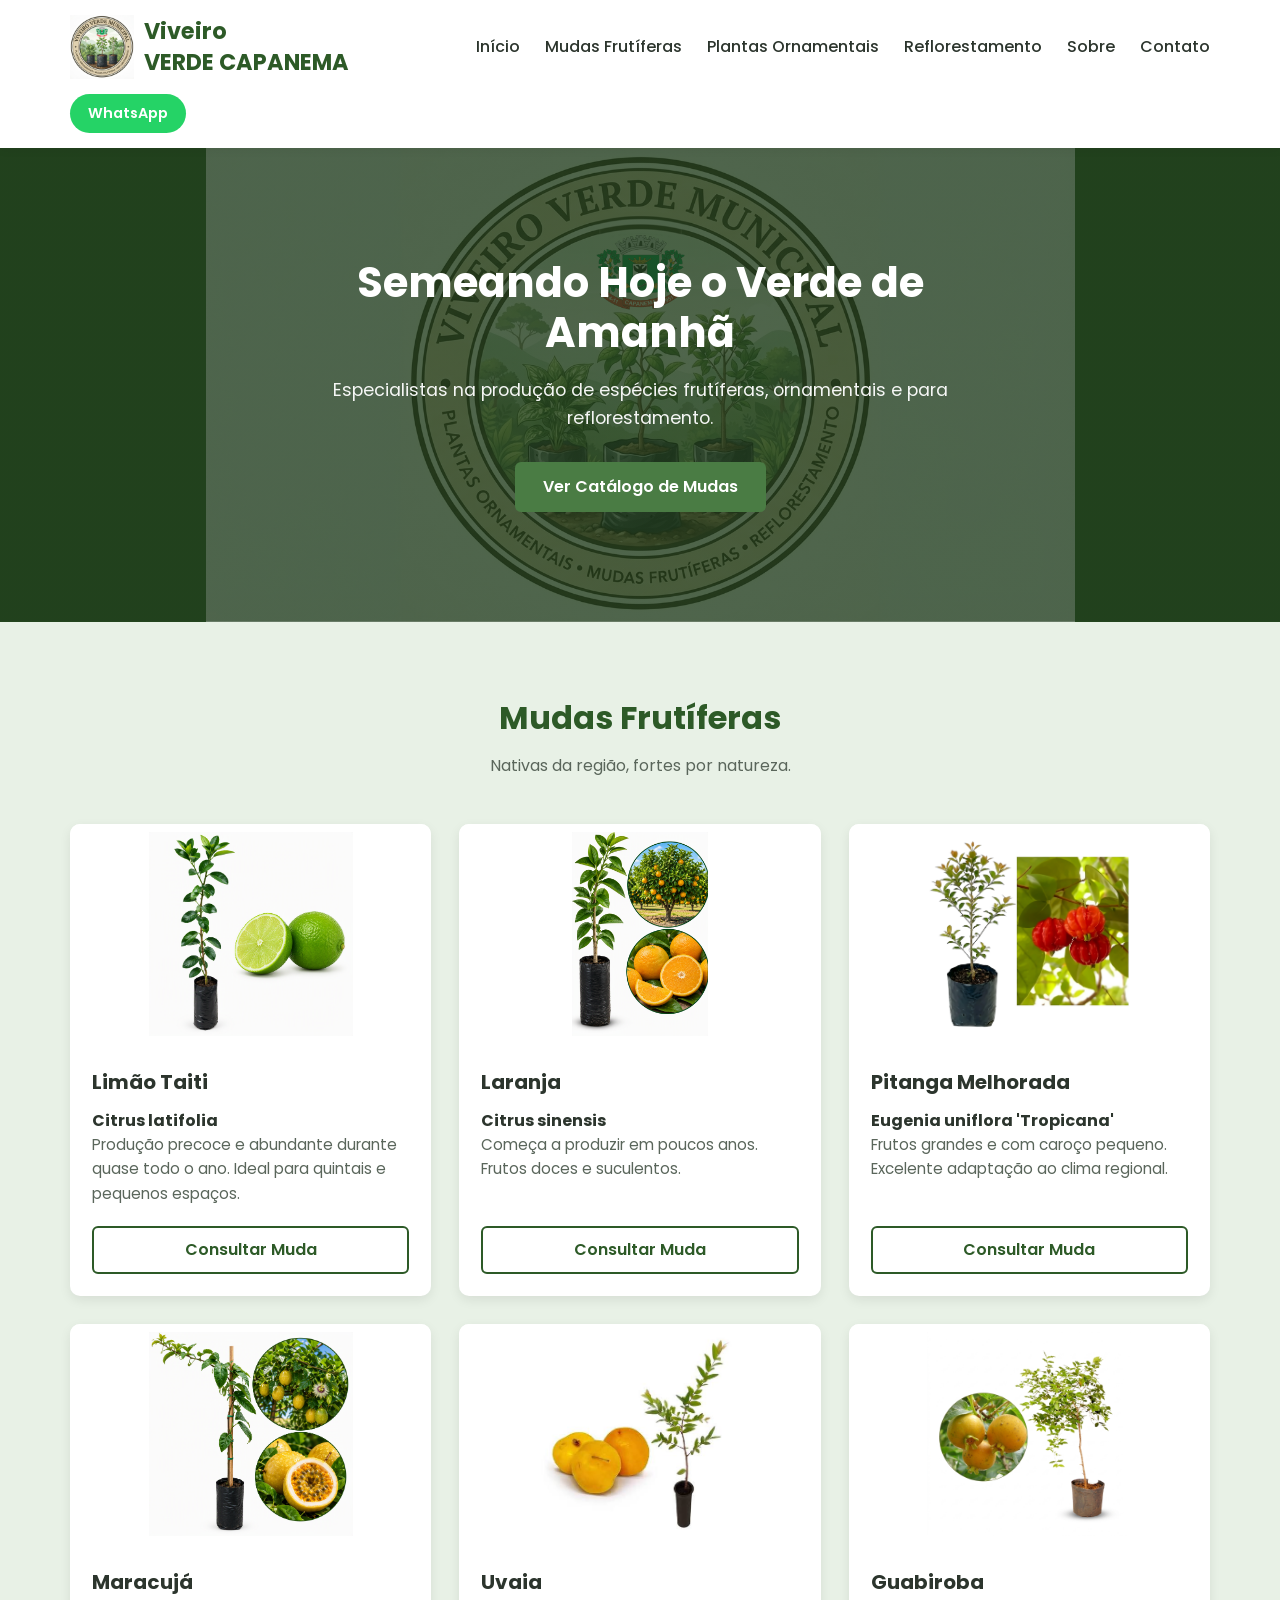
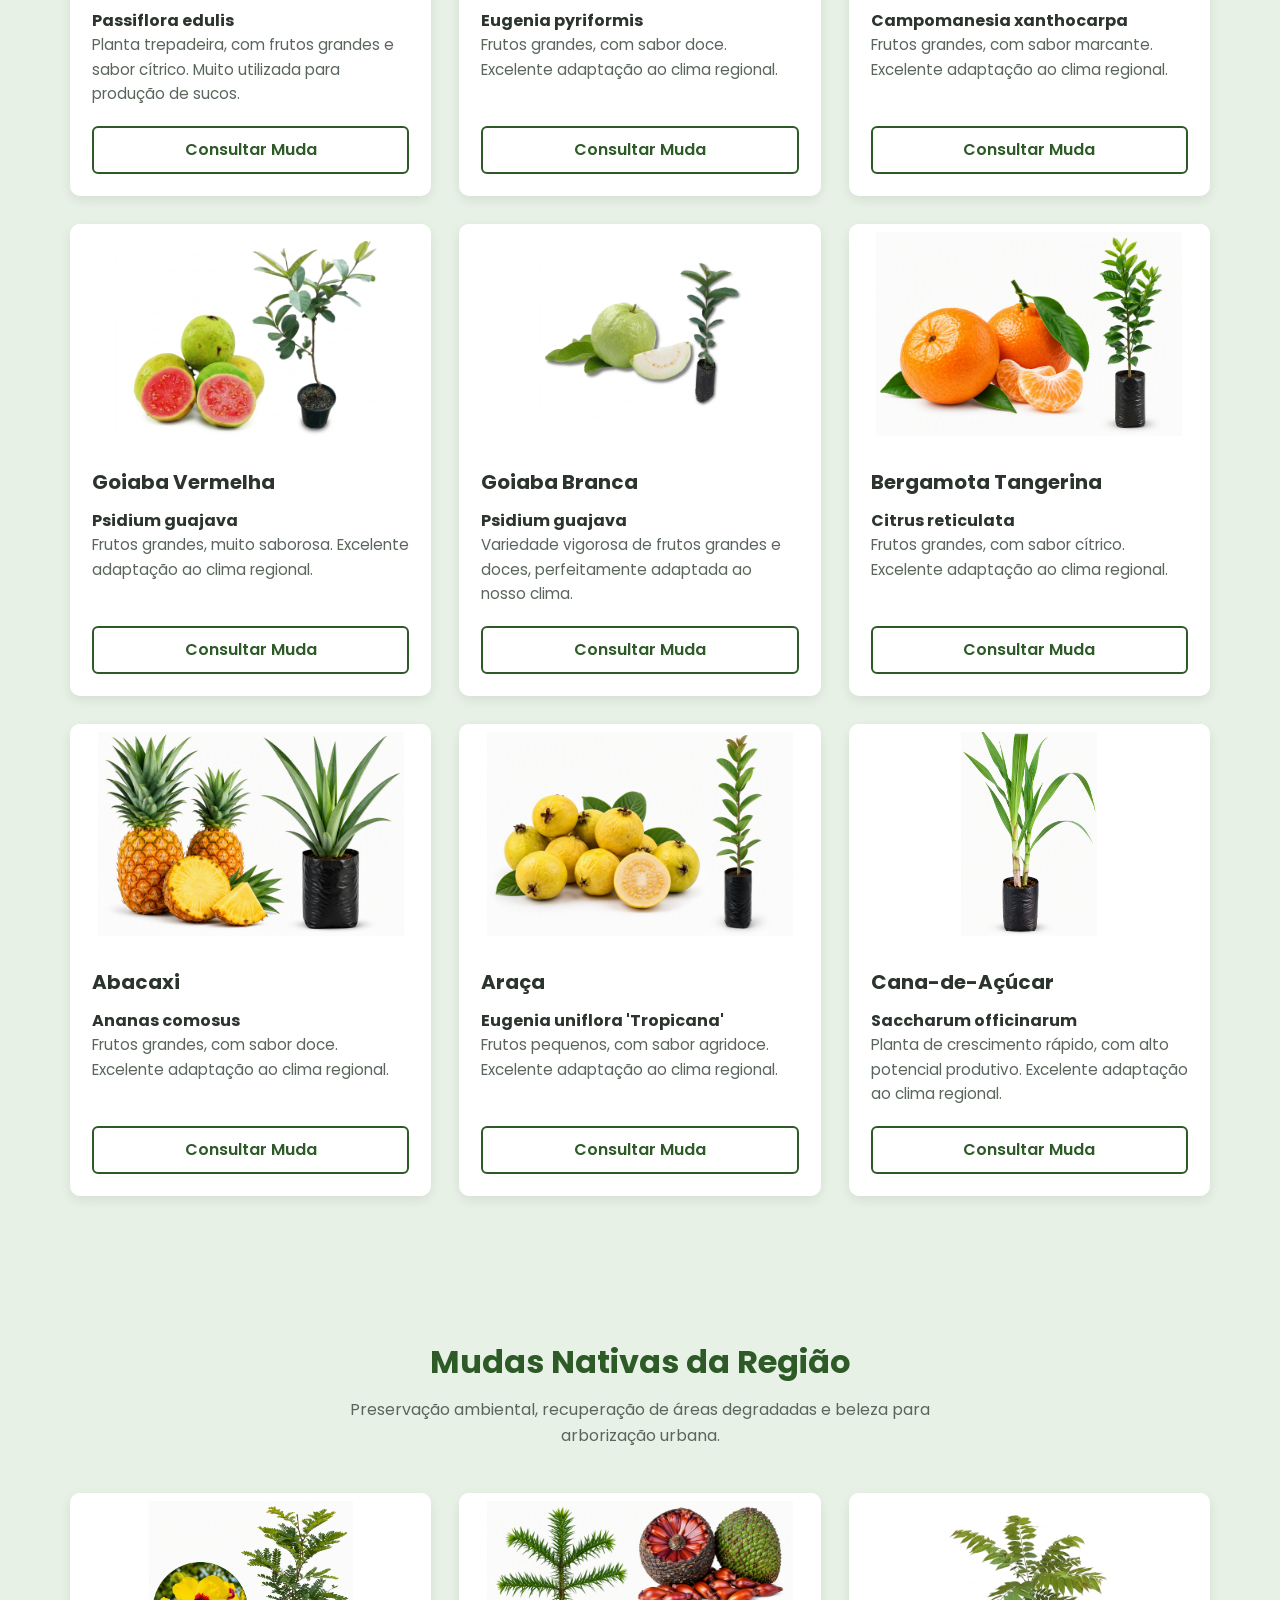
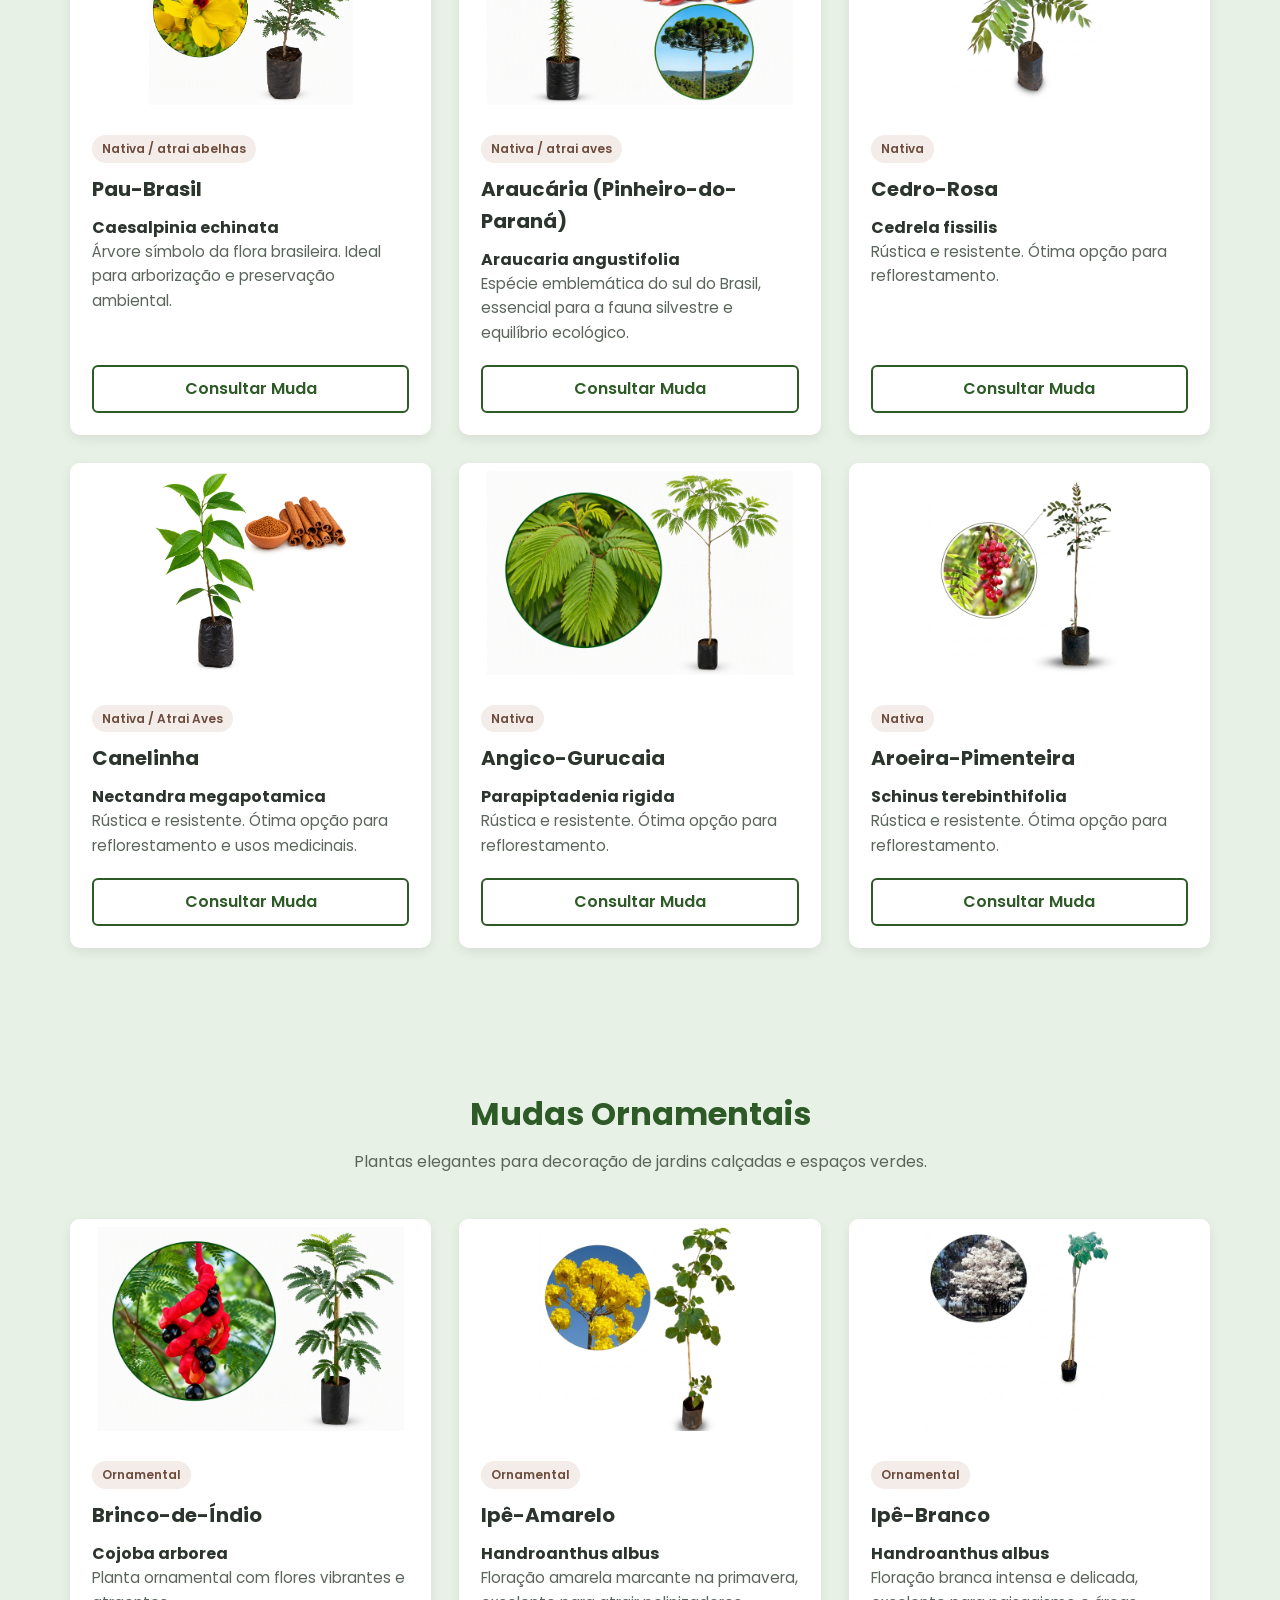
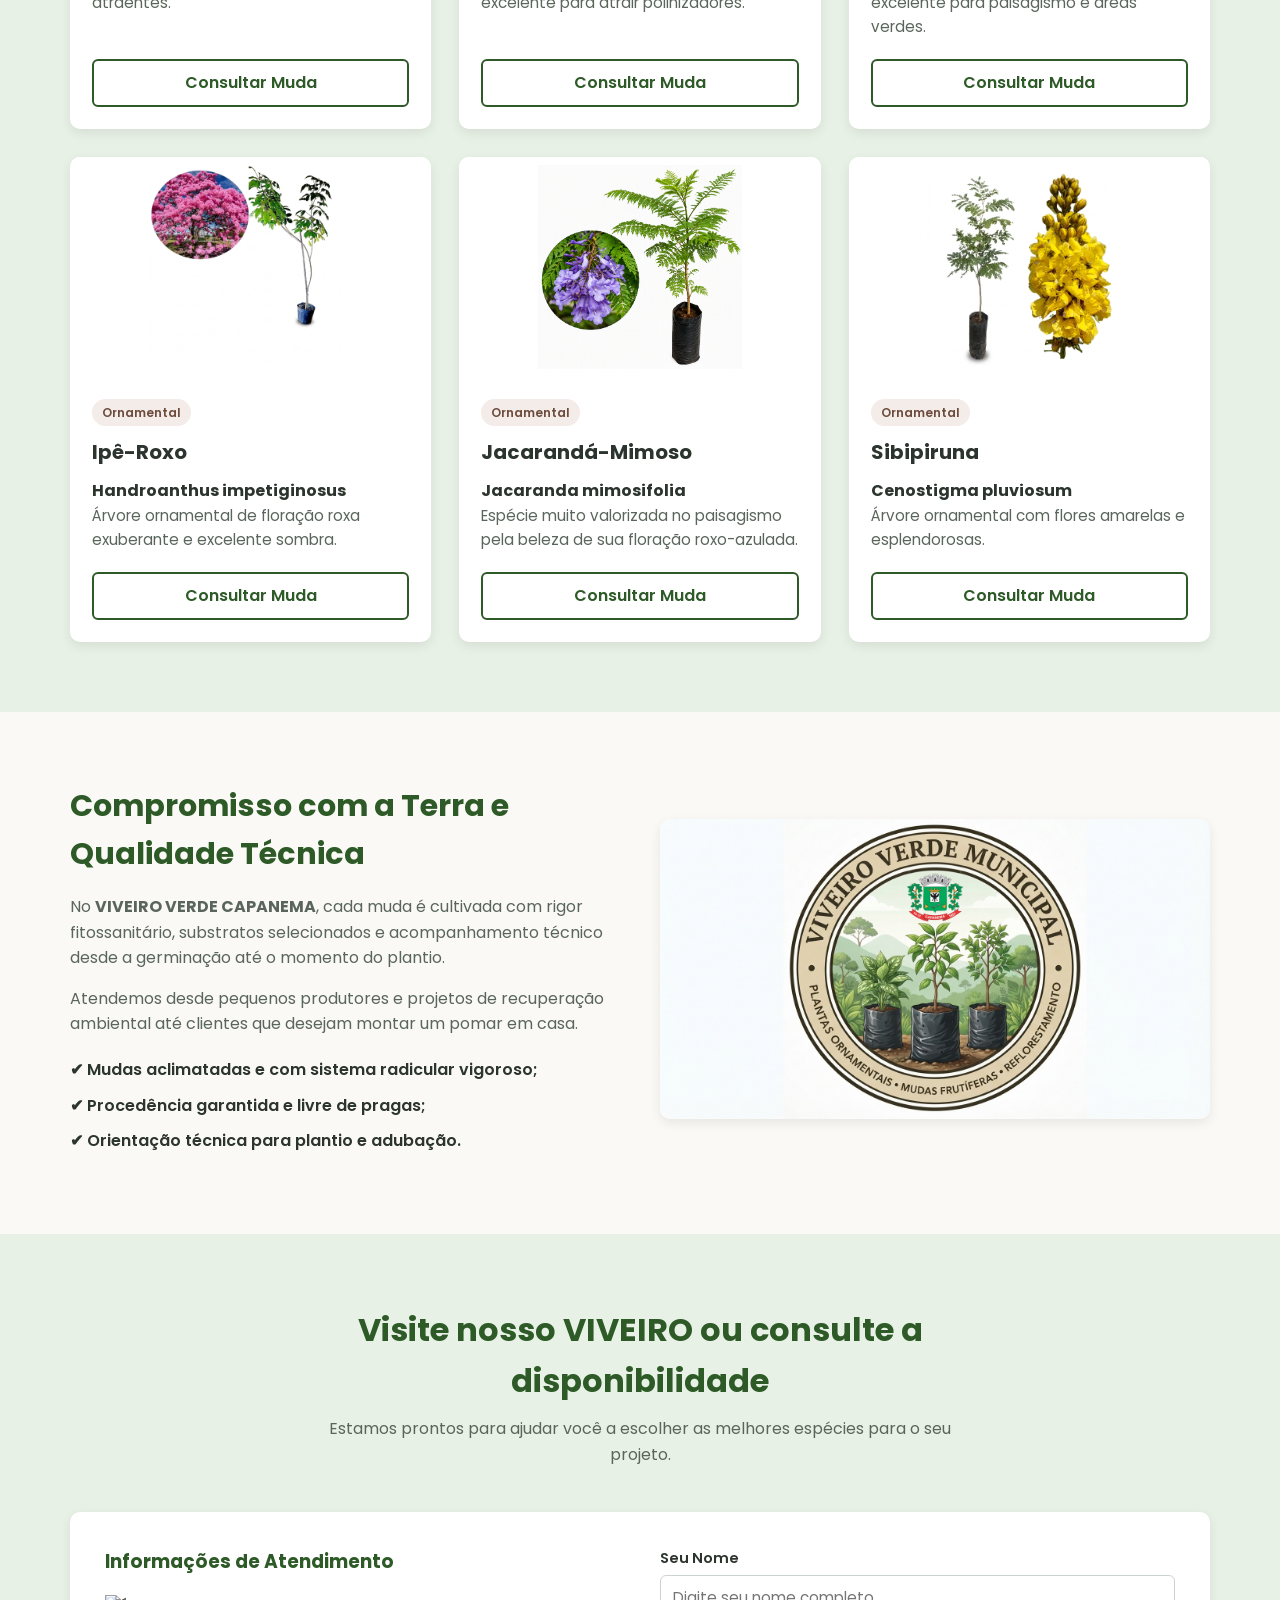
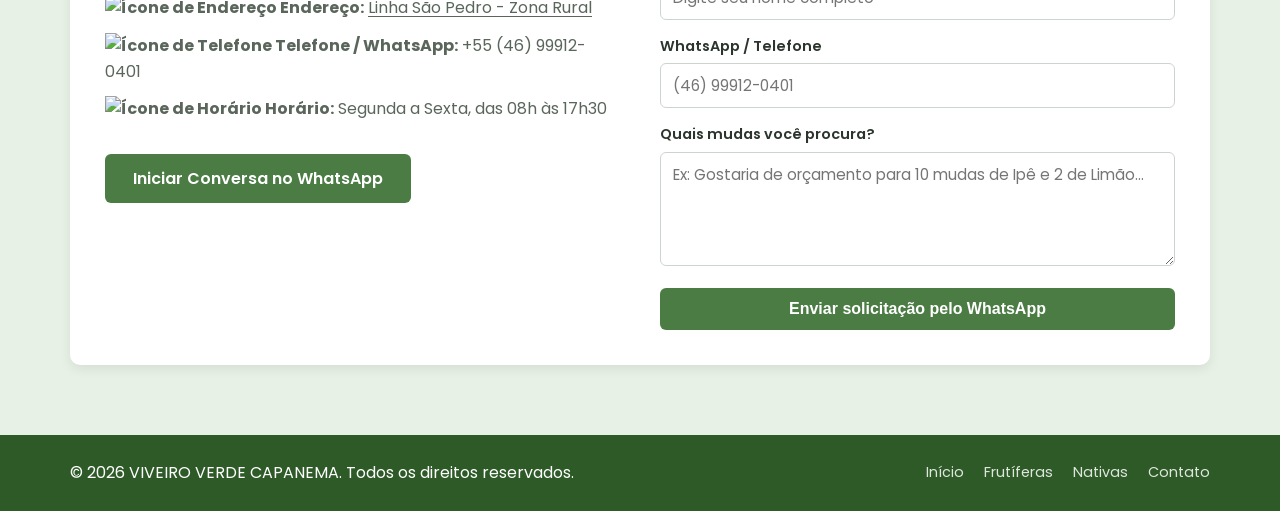
==== commit c6049df8: "teste-19" ====
--- a/index.html
+++ b/index.html
@@ -462,9 +462,9 @@
             <div class="contato-grid">
                 <div class="contato-info">
                     <h3>Informações de Atendimento</h3>
-                    <p><strong>📍 Endereço:</strong> <a class="map-link" href="https://www.google.com/maps/search/?api=1&amp;query=Linha%20S%C3%A3o%20Pedro%20-%20Zona%20Rural%2C%20Capanema%2C%20PR" target="_blank" rel="noopener noreferrer">Linha São Pedro - Zona Rural</a></p>
-                    <p><strong>📞 Telefone / WhatsApp:</strong> +55 (46) 99912-0401</p>
-                    <p><strong>🕒 Horário:</strong> Segunda a Sexta, das 08h às 17h30</p>
+                    <p><strong><img src="icon-endereco.png" alt="Ícone de Endereço"> Endereço:</strong> <a class="map-link" href="https://www.google.com/maps/search/?api=1&amp;query=Linha%20S%C3%A3o%20Pedro%20-%20Zona%20Rural%2C%20Capanema%2C%20PR" target="_blank" rel="noopener noreferrer">Linha São Pedro - Zona Rural</a></p>
+                    <p><strong><img src="icon-telefone.png" alt="Ícone de Telefone"> Telefone / WhatsApp:</strong> +55 (46) 99912-0401</p>
+                    <p><strong><img src="icon-horario.png" alt="Ícone de Horário"> Horário:</strong> Segunda a Sexta, das 08h às 17h30</p>
                     <a href="https://wa.me/5546999120401" target="_blank" rel="noopener noreferrer" class="btn-primary mt-2">Iniciar Conversa no WhatsApp</a>
                 </div>
 
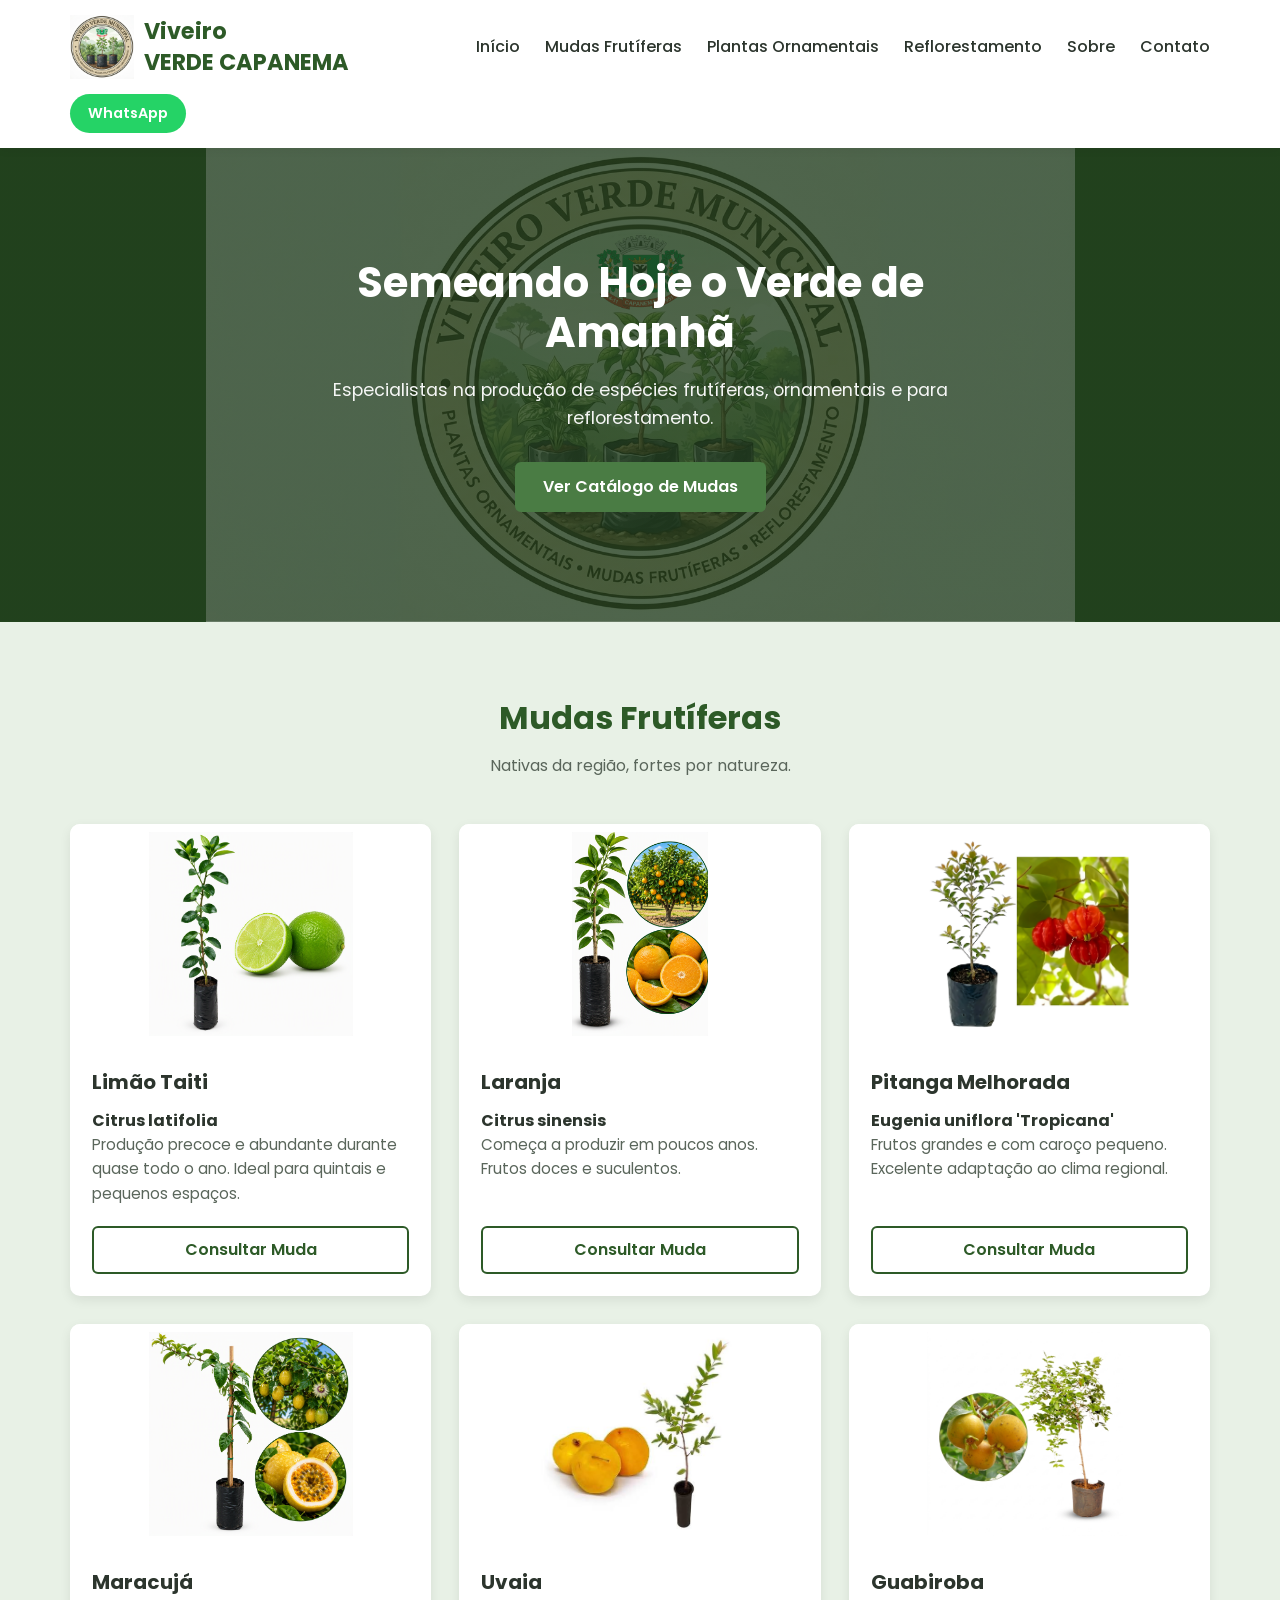
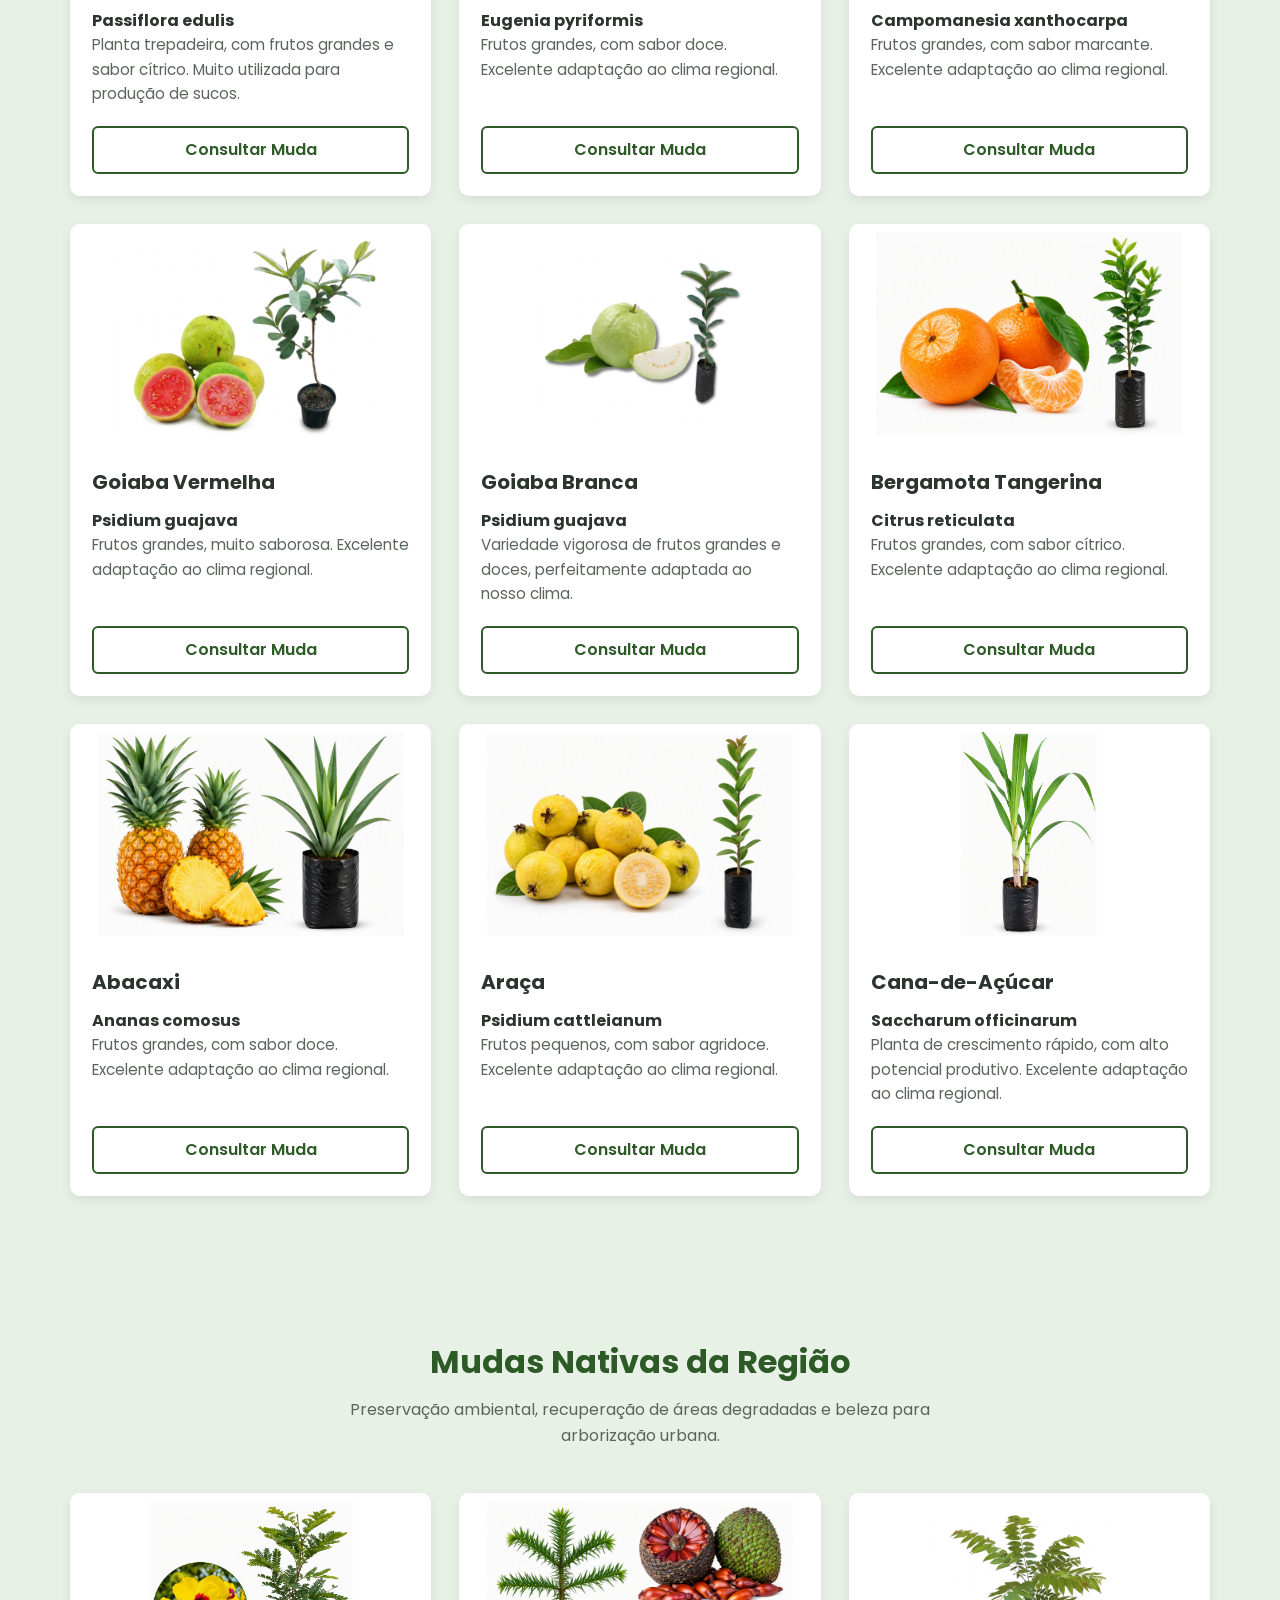
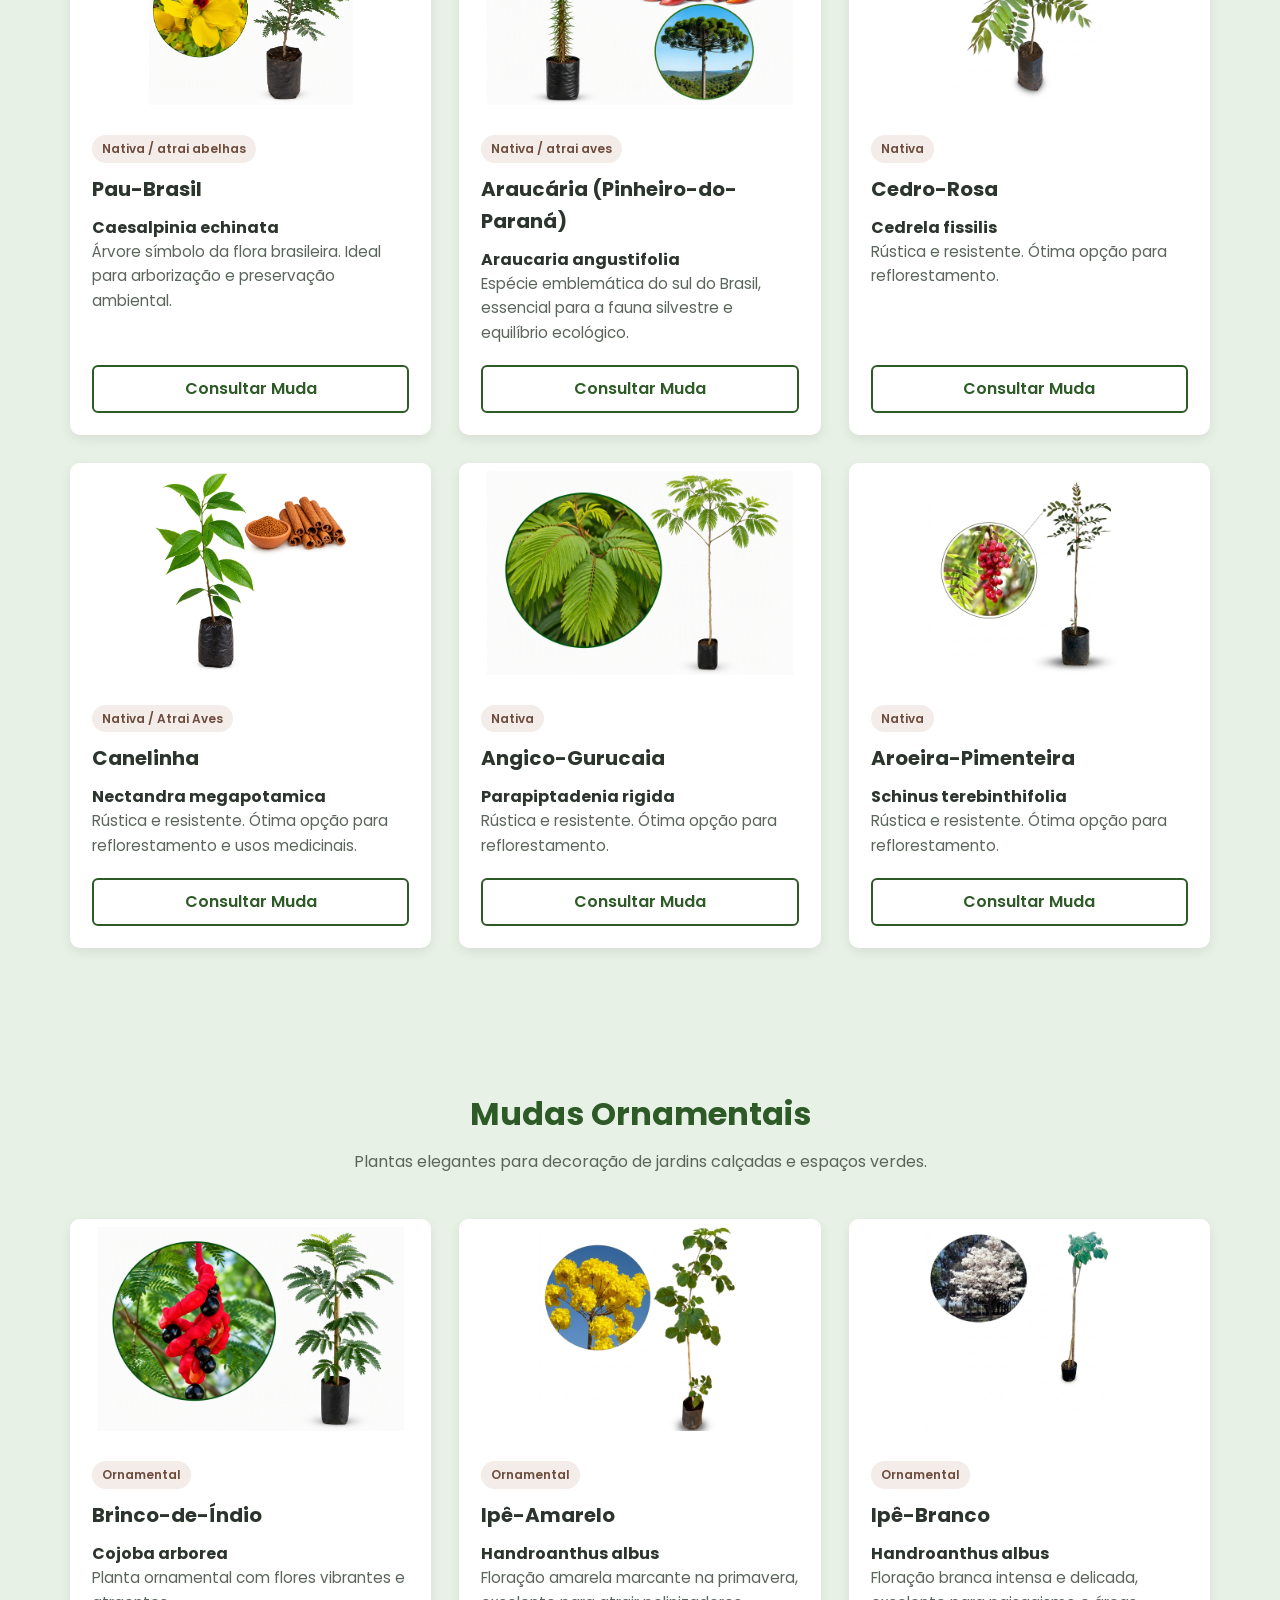
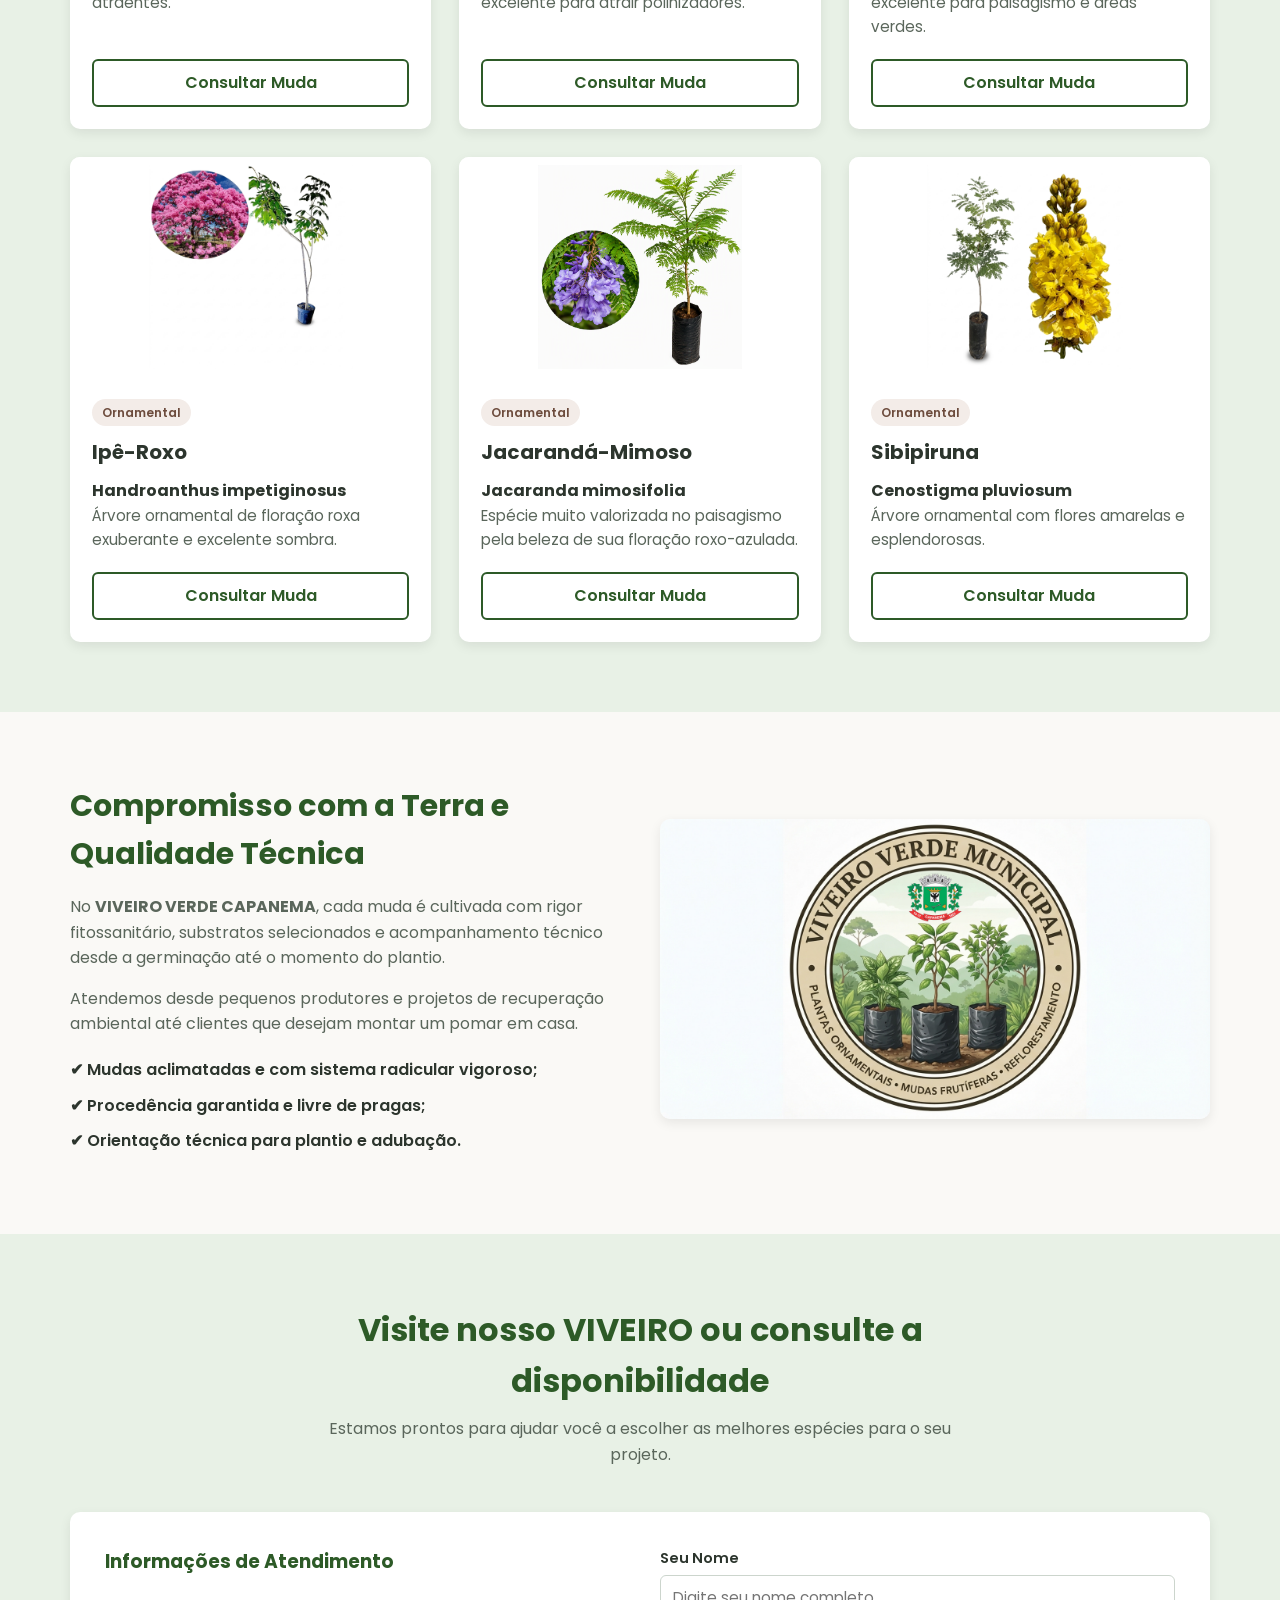
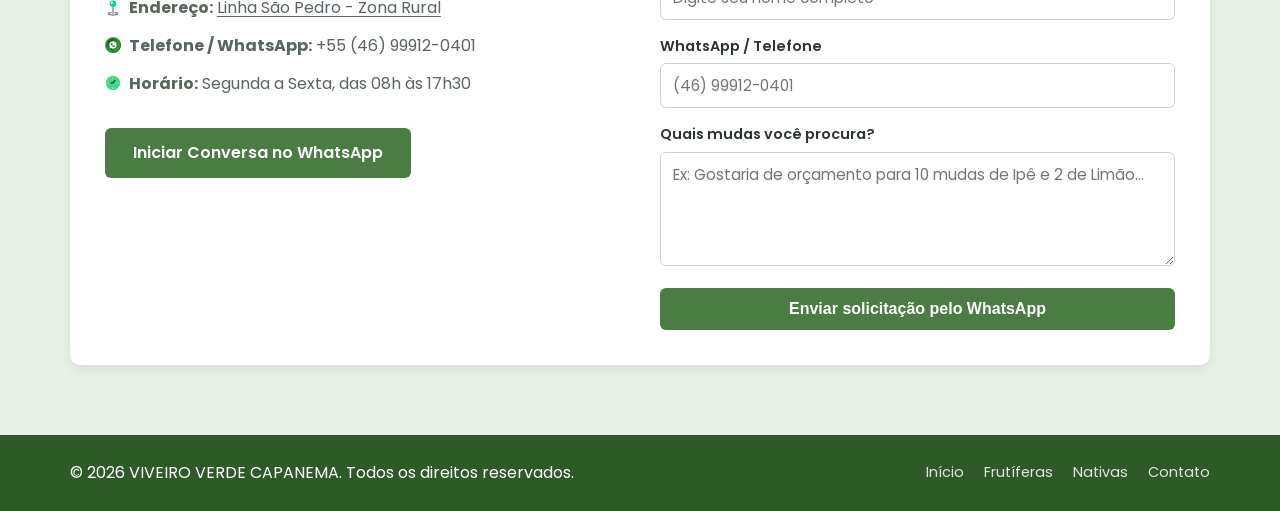
==== commit ae545ca7: "teste-20" ====
--- a/index.html
+++ b/index.html
@@ -209,7 +209,7 @@
                     </a>
                     <div class="card-body">
                         <h3>Araça</h3>
-                        <h4>Eugenia uniflora 'Tropicana'</h4>
+                        <h4>Psidium cattleianum</h4>
                         <p>Frutos pequenos, com sabor agridoce. Excelente adaptação ao clima regional.</p>
                         <a href="https://wa.me/5546999120401?text=Tenho%20interesse%20na%20muda%20de%20Araça" target="_blank" rel="noopener noreferrer" class="btn-card">Consultar Muda</a>
                     </div>
@@ -462,9 +462,9 @@
             <div class="contato-grid">
                 <div class="contato-info">
                     <h3>Informações de Atendimento</h3>
-                    <p><strong><img src="icon-endereco.png" alt="Ícone de Endereço"> Endereço:</strong> <a class="map-link" href="https://www.google.com/maps/search/?api=1&amp;query=Linha%20S%C3%A3o%20Pedro%20-%20Zona%20Rural%2C%20Capanema%2C%20PR" target="_blank" rel="noopener noreferrer">Linha São Pedro - Zona Rural</a></p>
-                    <p><strong><img src="icon-telefone.png" alt="Ícone de Telefone"> Telefone / WhatsApp:</strong> +55 (46) 99912-0401</p>
-                    <p><strong><img src="icon-horario.png" alt="Ícone de Horário"> Horário:</strong> Segunda a Sexta, das 08h às 17h30</p>
+                    <p><strong><img src="icones-png/pin.png" alt="Ícone de Endereço"> Endereço:</strong> <a class="map-link" href="https://www.google.com/maps/search/?api=1&amp;query=Linha%20S%C3%A3o%20Pedro%20-%20Zona%20Rural%2C%20Capanema%2C%20PR" target="_blank" rel="noopener noreferrer">Linha São Pedro - Zona Rural</a></p>
+                    <p><strong><img src="icones-png/whatsapp.png" alt="Ícone de Telefone"> Telefone / WhatsApp:</strong> +55 (46) 99912-0401</p>
+                    <p><strong><img src="icones-png/relogio.png" alt="Ícone de Horário"> Horário:</strong> Segunda a Sexta, das 08h às 17h30</p>
                     <a href="https://wa.me/5546999120401" target="_blank" rel="noopener noreferrer" class="btn-primary mt-2">Iniciar Conversa no WhatsApp</a>
                 </div>
 
--- a/style.css
+++ b/style.css
@@ -357,6 +357,14 @@
     color: var(--texto-suave);
 }
 
+.contato-info strong img {
+    width: 1em;
+    height: 1em;
+    margin-right: 0.3em;
+    object-fit: contain;
+    vertical-align: -0.15em;
+}
+
 .map-link {
     color: inherit;
     text-decoration: underline;
